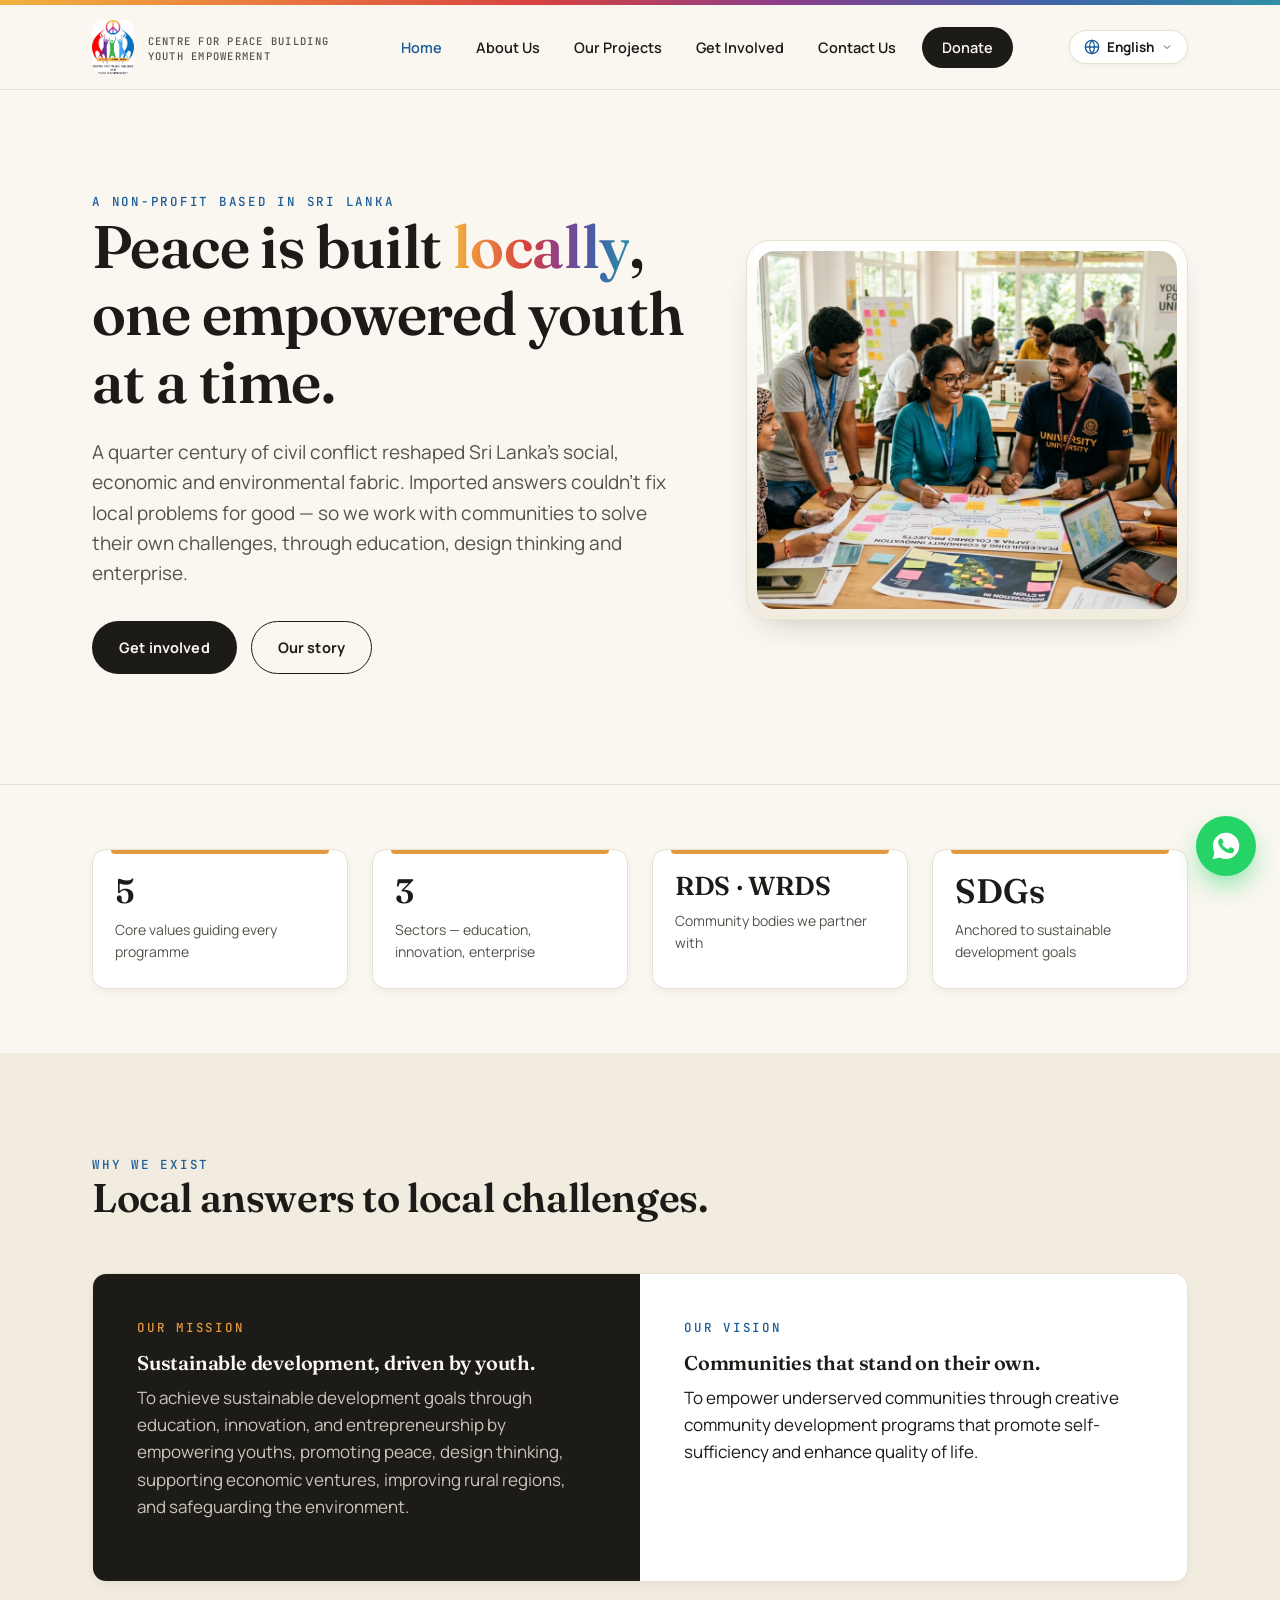
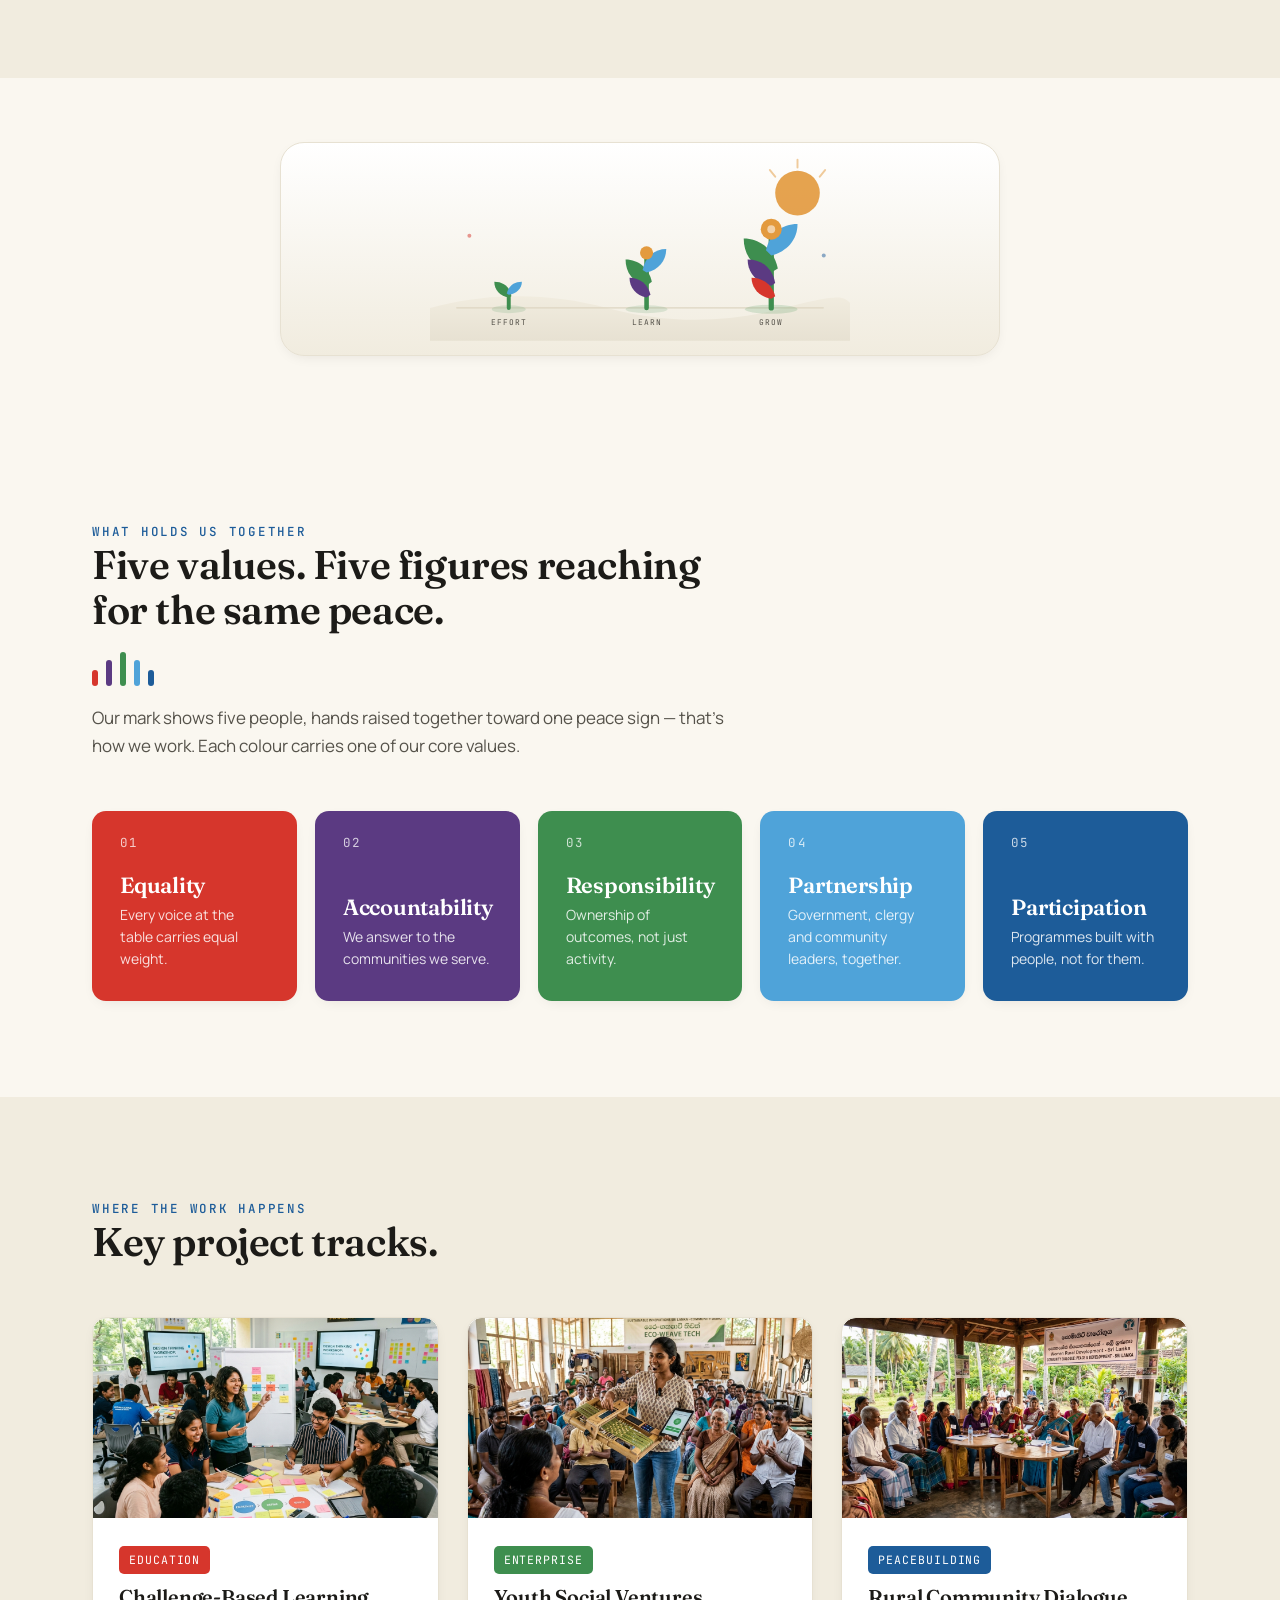
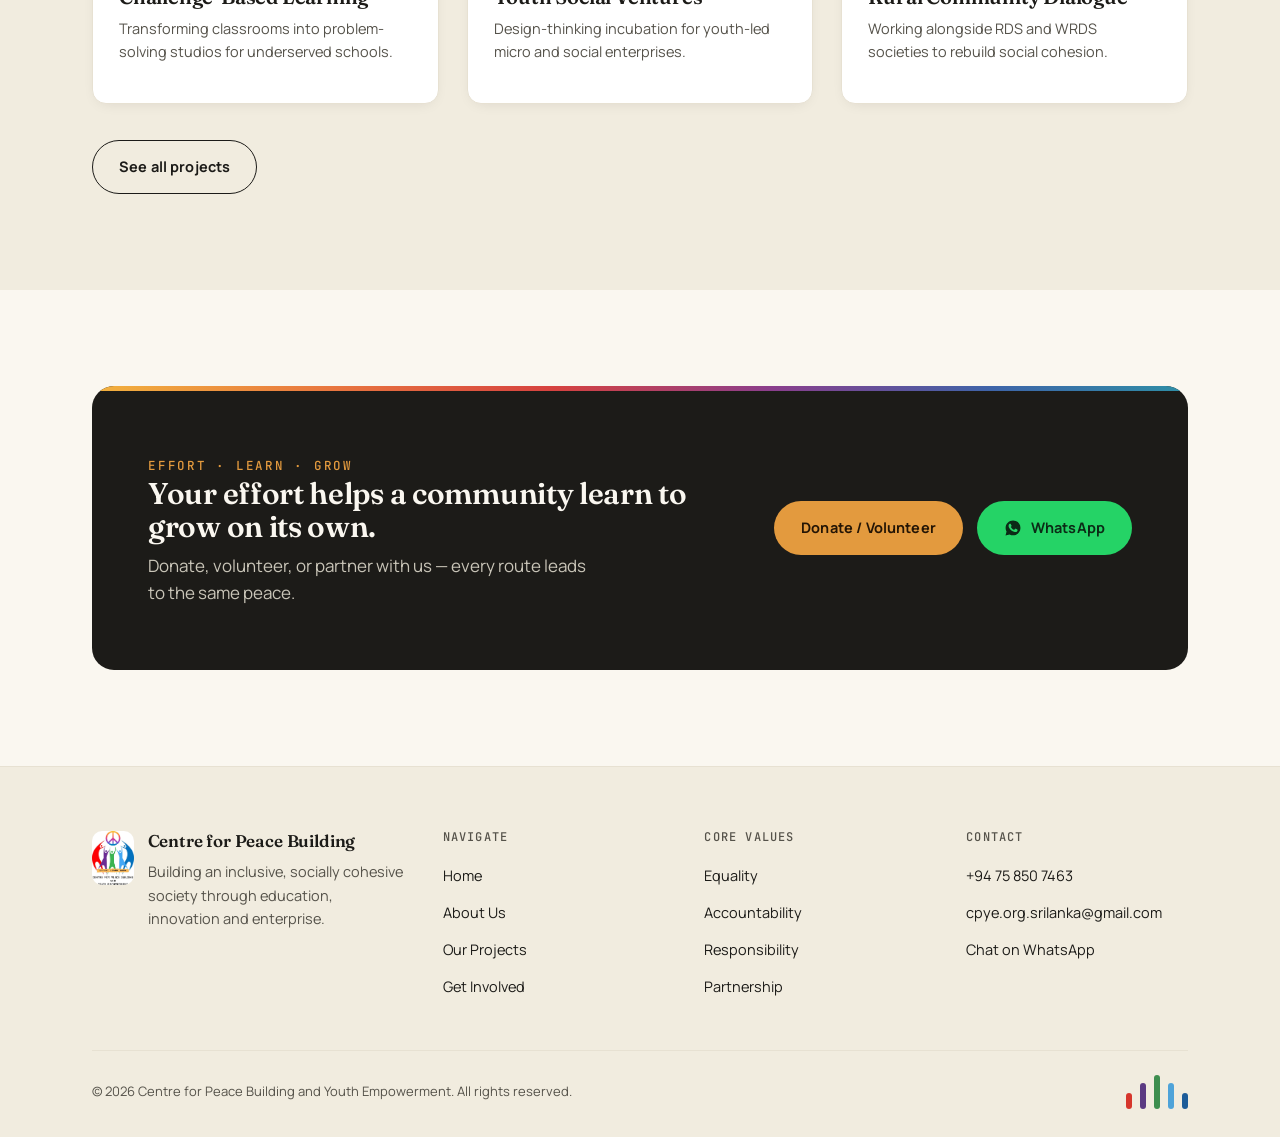
==== index.html @ db86fb02 "Initial commit - CPYE website" ====
<!DOCTYPE html>
<html lang="en">
<head>
<meta charset="UTF-8">
<meta name="viewport" content="width=device-width, initial-scale=1.0">
<title>Centre for Peace Building and Youth Empowerment | Effort · Learn · Grow</title>
<meta name="description" content="A Sri Lankan non-profit building an inclusive, socially cohesive society through education, innovation and youth-led entrepreneurship.">
<link rel="icon" href="images/logo.jpeg">
<link rel="stylesheet" href="css/base.css">
<link rel="stylesheet" href="css/home.css">
</head>
<body>

<div class="ring-strip" id="top"></div>

<header class="site-header">
  <div class="wrap">
    <a href="index.html" class="brand">
      <img src="images/logo.jpeg" alt="Centre for Peace Building and Youth Empowerment logo">
      <span class="brand-name"><span data-i18n="brand_title">Centre for Peace Building</span>
        <span data-i18n="brand_subtitle">&amp; Youth Empowerment</span>
      </span>
    </a>
    <nav class="main-nav" aria-label="Primary">
      <div class="nav-panel-head"><img src="images/logo.jpeg" alt="CPYE logo"><button class="nav-close" aria-label="Close menu" type="button"><svg viewBox="0 0 24 24" fill="none" stroke="currentColor" stroke-width="2"><path d="M6 6l12 12M18 6L6 18" stroke-linecap="round"/></svg></button></div>
      <ul>
        <li><a href="index.html" class="active" data-i18n="nav_home">Home</a></li>
        <li><a href="about.html" data-i18n="nav_about">About Us</a></li>
        <li><a href="projects.html" data-i18n="nav_projects">Our Projects</a></li>
        <li><a href="get-involved.html" data-i18n="nav_involved">Get Involved</a></li>
        <li><a href="contact.html" data-i18n="nav_contact">Contact Us</a></li>
        <li><a href="contact.html" class="nav-cta" data-i18n="nav_donate">Donate</a></li>
      </ul>
    </nav>
    <div class="site-header-actions">
      <div class="lang-switcher">
        <button class="lang-dropdown-toggle" type="button" aria-label="Choose Language">
          <svg viewBox="0 0 24 24" fill="none" stroke="currentColor" stroke-width="2"><circle cx="12" cy="12" r="10"/><path d="M2 12h20M12 2a15 15 0 010 20 15 15 0 010-20z"/></svg>
          <span class="current-lang-label">English</span>
          <svg class="caret" viewBox="0 0 24 24" fill="none" stroke="currentColor" stroke-width="2" style="width:12px;height:12px;"><path d="M6 9l6 6 6-6"/></svg>
        </button>
        <div class="lang-dropdown">
          <a href="#" class="lang-option" data-lang="en">🇬🇧 English</a>
          <a href="#" class="lang-option" data-lang="ta">🇱🇰 தமிழ்</a>
          <a href="#" class="lang-option" data-lang="si">🇱🇰 සිංහල</a>
        </div>
      </div>
      <button class="nav-toggle" aria-label="Toggle menu" aria-expanded="false">
        <span></span><span></span><span></span>
      </button>
    </div>
  </div>
</header>

<!-- ============ HERO ============ -->
<section class="hero">
  <div class="wrap hero-grid">
    <div>
      <span class="eyebrow" data-i18n="hero_eyebrow">A non-profit based in Sri Lanka</span>
      <h1 data-i18n="hero_title">Peace is built <em>locally</em>, one empowered youth at a time.</h1>
      <p class="lede" data-i18n="hero_lede">A quarter century of civil conflict reshaped Sri Lanka's social, economic and environmental fabric. Imported answers couldn't fix local problems for good — so we work with communities to solve their own challenges, through education, design thinking and enterprise.</p>
      <div class="hero-actions">
        <a href="get-involved.html" class="btn btn-primary" data-i18n="hero_btn_involved">Get involved</a>
        <a href="about.html" class="btn btn-outline" data-i18n="hero_btn_story">Our story</a>
      </div>
    </div>
    <div class="hero-figures">
      <img src="images/hero-youth.jpg" alt="Sri Lankan youth collaborating on peacebuilding and community innovation in a workshop">
    </div>
  </div>
</section>

<!-- ============ IMPACT NUMBERS ============ -->
<section class="section-tight">
  <div class="wrap">
    <div class="stats-grid">
      <div class="stat reveal">
        <div class="figure" data-i18n="stat_1_val">5</div>
        <div class="label" data-i18n="stat_1_lbl">Core values guiding every programme</div>
      </div>
      <div class="stat reveal">
        <div class="figure" data-i18n="stat_2_val">3</div>
        <div class="label" data-i18n="stat_2_lbl">Sectors — education, innovation, enterprise</div>
      </div>
      <div class="stat reveal">
        <div class="figure figure-text" data-i18n="stat_3_val">RDS·WRDS</div>
        <div class="label" data-i18n="stat_3_lbl">Community bodies we partner with</div>
      </div>
      <div class="stat reveal">
        <div class="figure" data-i18n="stat_4_val">SDGs</div>
        <div class="label" data-i18n="stat_4_lbl">Anchored to sustainable development goals</div>
      </div>
    </div>
  </div>
</section>

<!-- ============ MISSION / VISION ============ -->
<section class="bg-deep">
  <div class="wrap">
    <div class="section-head">
      <span class="eyebrow" data-i18n="mv_eyebrow">Why we exist</span>
      <h2 data-i18n="mv_title">Local answers to local challenges.</h2>
    </div>
    <div class="mv-grid reveal">
      <div class="mv-panel">
        <span class="eyebrow" data-i18n="mission_eyebrow">Our mission</span>
        <h3 data-i18n="mission_title">Sustainable development, driven by youth.</h3>
        <p style="color:#C9C5B8;" data-i18n="mission_text">To achieve the sustainable development goals through education, innovation and entrepreneurship — empowering youths, promoting peace and design thinking, supporting economic ventures, improving rural regions, and safeguarding the environment.</p>
      </div>
      <div class="mv-panel">
        <span class="eyebrow" data-i18n="vision_eyebrow">Our vision</span>
        <h3 data-i18n="vision_title">Communities that stand on their own.</h3>
        <p data-i18n="vision_text">To empower underserved communities through creative community development programmes that promote self-sufficiency and enhance quality of life.</p>
      </div>
    </div>
  </div>
</section>

<!-- ============ ILLUSTRATION ============ -->
<section class="section-tight">
  <div class="wrap">
    <div class="img-frame reveal" style="max-width:720px;margin:0 auto;">
      <svg viewBox="0 0 640 280" xmlns="http://www.w3.org/2000/svg" role="img" aria-label="Illustration of three growing plants labelled Effort, Learn and Grow, with the sun rising over rolling hills">
        <defs>
          <linearGradient id="hillGrad" x1="0" y1="0" x2="0" y2="1">
            <stop offset="0%" stop-color="#F1ECDF"/>
            <stop offset="100%" stop-color="#E7E1D2"/>
          </linearGradient>
        </defs>

        <circle cx="560" cy="55" r="34" fill="#E39A3E" opacity="0.9"/>
        <g stroke="#E39A3E" stroke-width="3" stroke-linecap="round" opacity="0.5">
          <line x1="560" y1="4" x2="560" y2="16"/>
          <line x1="602" y1="20" x2="594" y2="30"/>
          <line x1="518" y1="20" x2="526" y2="30"/>
        </g>

        <path d="M0 230c90-24 180-24 270 0s180 24 270 0 90-16 100-8V280H0z" fill="url(#hillGrad)"/>
        <line x1="40" y1="230" x2="600" y2="230" stroke="#DED6C2" stroke-width="2"/>

        <!-- stage 1: Effort — a small sprout -->
        <g>
          <path d="M120 230V206" stroke="#3E8E4F" stroke-width="6" stroke-linecap="round"/>
          <path d="M120 214c-14-2-22-12-22-24 14 0 24 8 26 22" fill="#3E8E4F"/>
          <path d="M120 210c12-2 20-10 20-20-12 0-20 6-23 18" fill="#4FA3D9"/>
          <ellipse cx="120" cy="232" rx="26" ry="6" fill="#3E8E4F" opacity="0.15"/>
        </g>

        <!-- stage 2: Learn — a young plant with leaves and bud -->
        <g>
          <path d="M330 230V150" stroke="#3E8E4F" stroke-width="7" stroke-linecap="round"/>
          <path d="M330 196c-20-4-32-20-32-40 20 0 36 14 40 34" fill="#3E8E4F"/>
          <path d="M330 176c18-4 30-18 30-36-18 0-32 12-36 32" fill="#4FA3D9"/>
          <path d="M330 214c-16-3-26-15-26-30 16 0 28 10 32 26" fill="#5B3A82"/>
          <circle cx="330" cy="146" r="10" fill="#E39A3E"/>
          <ellipse cx="330" cy="232" rx="32" ry="6" fill="#3E8E4F" opacity="0.15"/>
        </g>

        <!-- stage 3: Grow — full bloom -->
        <g>
          <path d="M520 230V116" stroke="#3E8E4F" stroke-width="8" stroke-linecap="round"/>
          <path d="M520 176c-26-6-42-26-42-52 26 0 46 18 52 46" fill="#3E8E4F"/>
          <path d="M520 150c24-6 40-24 40-48-24 0-42 14-48 40" fill="#4FA3D9"/>
          <path d="M520 196c-22-4-36-20-36-40 22 0 38 14 42 36" fill="#5B3A82"/>
          <path d="M520 216c-18-3-30-16-30-32 18 0 32 12 36 28" fill="#D6362C"/>
          <circle cx="520" cy="110" r="16" fill="#E39A3E"/>
          <circle cx="520" cy="110" r="6" fill="#fff" opacity="0.55"/>
          <ellipse cx="520" cy="232" rx="40" ry="7" fill="#3E8E4F" opacity="0.18"/>
        </g>

        <text x="120" y="256" text-anchor="middle" font-family="JetBrains Mono, monospace" font-size="12" letter-spacing="1.5" fill="#55524A">EFFORT</text>
        <text x="330" y="256" text-anchor="middle" font-family="JetBrains Mono, monospace" font-size="12" letter-spacing="1.5" fill="#55524A">LEARN</text>
        <text x="520" y="256" text-anchor="middle" font-family="JetBrains Mono, monospace" font-size="12" letter-spacing="1.5" fill="#55524A">GROW</text>

        <circle cx="60" cy="120" r="3" fill="#D6362C" opacity="0.5"/>
        <circle cx="600" cy="150" r="3" fill="#1D5C99" opacity="0.5"/>
      </svg>
    </div>
  </div>
</section>

<!-- ============ CORE VALUES (signature element) ============ -->
<section>
  <div class="wrap">
    <div class="section-head">
      <span class="eyebrow" data-i18n="values_eyebrow">What holds us together</span>
      <h2 data-i18n="values_title">Five values. Five figures reaching for the same peace.</h2>
      <div class="figures-rule"><i></i><i></i><i></i><i></i><i></i></div>
      <p style="color:var(--ink-soft);" data-i18n="values_desc">Our mark shows five people, hands raised together toward one peace sign — that's how we work. Each colour carries one of our core values.</p>
    </div>
    <div class="values-grid">
      <div class="value-card value-red reveal">
        <span class="num">01</span>
        <h3 data-i18n="val_1_title">Equality</h3>
        <p data-i18n="val_1_desc">Every voice at the table carries equal weight.</p>
      </div>
      <div class="value-card value-purple reveal">
        <span class="num">02</span>
        <h3 data-i18n="val_2_title">Accountability</h3>
        <p data-i18n="val_2_desc">We answer to the communities we serve.</p>
      </div>
      <div class="value-card value-green reveal">
        <span class="num">03</span>
        <h3 data-i18n="val_3_title">Responsibility</h3>
        <p data-i18n="val_3_desc">Ownership of outcomes, not just activity.</p>
      </div>
      <div class="value-card value-sky reveal">
        <span class="num">04</span>
        <h3 data-i18n="val_4_title">Partnership</h3>
        <p data-i18n="val_4_desc">Government, clergy and community leaders, together.</p>
      </div>
      <div class="value-card value-blue reveal">
        <span class="num">05</span>
        <h3 data-i18n="val_5_title">Participation</h3>
        <p data-i18n="val_5_desc">Programmes built with people, not for them.</p>
      </div>
    </div>
  </div>
</section>

<!-- ============ KEY PROJECTS PREVIEW ============ -->
<section class="bg-deep">
  <div class="wrap">
    <div class="section-head">
      <span class="eyebrow" data-i18n="projects_eyebrow">Where the work happens</span>
      <h2 data-i18n="projects_title">Key project tracks.</h2>
    </div>
    <div class="grid-3">
      <div class="project-card reveal">
        <div class="project-media">
          <img src="images/project-education.jpg" alt="Challenge-based learning classroom in Sri Lanka">
        </div>
        <div class="project-body">
          <span class="project-tag" style="background:var(--v-red);" data-i18n="proj_1_tag">Education</span>
          <h3 data-i18n="proj_1_title">Challenge-Based Learning</h3>
          <p data-i18n="proj_1_desc">Transforming classrooms into problem-solving studios for underserved schools.</p>
        </div>
      </div>
      <div class="project-card reveal">
        <div class="project-media">
          <img src="images/project-enterprise.jpg" alt="Youth social venture demonstration in Sri Lanka">
        </div>
        <div class="project-body">
          <span class="project-tag" style="background:var(--v-green);" data-i18n="proj_2_tag">Enterprise</span>
          <h3 data-i18n="proj_2_title">Youth Social Ventures</h3>
          <p data-i18n="proj_2_desc">Design-thinking incubation for youth-led micro and social enterprises.</p>
        </div>
      </div>
      <div class="project-card reveal">
        <div class="project-media">
          <img src="images/project-peacebuilding.jpg" alt="Rural community peacebuilding dialogue in Sri Lanka">
        </div>
        <div class="project-body">
          <span class="project-tag" style="background:var(--v-blue);" data-i18n="proj_3_tag">Peacebuilding</span>
          <h3 data-i18n="proj_3_title">Rural Community Dialogue</h3>
          <p data-i18n="proj_3_desc">Working alongside RDS and WRDS societies to rebuild social cohesion.</p>
        </div>
      </div>
    </div>
    <div style="margin-top:36px;">
      <a href="projects.html" class="btn btn-outline" data-i18n="proj_see_all">See all projects</a>
    </div>
  </div>
</section>

<!-- ============ CTA ============ -->
<section>
  <div class="wrap">
    <div class="cta-banner reveal">
      <div>
        <span class="eyebrow" style="color:var(--clay);" data-i18n="cta_eyebrow">Effort · Learn · Grow</span>
        <h2 data-i18n="cta_title">Your effort helps a community learn to grow on its own.</h2>
        <p data-i18n="cta_desc">Donate, volunteer, or partner with us — every route leads to the same peace.</p>
      </div>
      <div class="cta-actions">
        <a href="get-involved.html" class="btn btn-clay" data-i18n="cta_btn_action">Donate / Volunteer</a>
        <a href="https://wa.me/94758507463?text=Hi%21%20I%20saw%20your%20website%20and%20I%27d%20love%20to%20learn%20more%20about%20CPYE%27s%20programmes." target="_blank" rel="noopener" class="btn btn-wa">
          <svg width="18" height="18" viewBox="0 0 24 24" fill="currentColor"><path d="M12.04 2C6.58 2 2.13 6.45 2.13 11.91c0 1.75.46 3.39 1.27 4.82L2 22l5.42-1.36a9.86 9.86 0 004.62 1.17h.01c5.46 0 9.91-4.45 9.91-9.91C21.96 6.45 17.5 2 12.04 2zm5.8 14.06c-.24.68-1.4 1.31-1.94 1.36-.5.05-1.05.24-3.53-.74-2.98-1.18-4.9-4.2-5.05-4.4-.15-.2-1.2-1.6-1.2-3.05 0-1.45.76-2.16 1.03-2.46.27-.3.59-.37.79-.37h.57c.18 0 .42-.02.66.5.24.53.83 1.83.9 1.96.07.13.12.28.02.46-.1.18-.15.28-.3.44-.15.15-.31.34-.44.46-.15.14-.3.3-.13.6.17.3.76 1.25 1.63 2.02 1.12 1 2.06 1.31 2.36 1.46.3.15.48.13.65-.08.18-.2.75-.87.95-1.17.2-.3.4-.25.66-.15.27.1 1.72.81 2.02.96.3.15.5.22.57.35.08.13.08.73-.16 1.41z"/></svg>
          <span data-i18n="cta_btn_wa">WhatsApp</span>
        </a>
      </div>
    </div>
  </div>
</section>

<footer class="site-footer">
  <div class="wrap">
    <div class="footer-grid">
      <div class="footer-brand">
        <img src="images/logo.jpeg" alt="CPYE logo">
        <div>
          <h4 style="margin:0 0 6px;" data-i18n="brand_title">Centre for Peace Building &amp; Youth Empowerment</h4>
          <p data-i18n="footer_desc">Building an inclusive, socially cohesive society through education, innovation and enterprise.</p>
        </div>
      </div>
      <div class="footer-col">
        <h4 data-i18n="footer_nav_head">Navigate</h4>
        <ul>
          <li><a href="index.html" data-i18n="nav_home">Home</a></li>
          <li><a href="about.html" data-i18n="nav_about">About Us</a></li>
          <li><a href="projects.html" data-i18n="nav_projects">Our Projects</a></li>
          <li><a href="get-involved.html" data-i18n="nav_involved">Get Involved</a></li>
        </ul>
      </div>
      <div class="footer-col">
        <h4 data-i18n="footer_values_head">Core Values</h4>
        <ul>
          <li><a href="about.html" data-i18n="val_1_title">Equality</a></li>
          <li><a href="about.html" data-i18n="val_2_title">Accountability</a></li>
          <li><a href="about.html" data-i18n="val_3_title">Responsibility</a></li>
          <li><a href="about.html" data-i18n="val_4_title">Partnership &amp; Participation</a></li>
        </ul>
      </div>
      <div class="footer-col">
        <h4 data-i18n="footer_contact_head">Contact</h4>
        <ul>
          <li><a href="tel:+94758507463">+94 75 850 7463</a></li>
          <li><a href="mailto:cpye.org.srilanka@gmail.com">cpye.org.srilanka@gmail.com</a></li>
          <li><a href="https://wa.me/94758507463?text=Hi%21%20I%27m%20reaching%20out%20from%20the%20CPYE%20website.%20I%27d%20like%20to%20know%20more%20about%20your%20work." target="_blank" rel="noopener" data-i18n="footer_wa_link">Chat on WhatsApp</a></li>
        </ul>
      </div>
    </div>
    <div class="footer-bottom">
      <span>© <span id="year">2026</span> <span data-i18n="footer_rights">Centre for Peace Building and Youth Empowerment. All rights reserved.</span></span>
      <div class="figures-rule"><i></i><i></i><i></i><i></i><i></i></div>
    </div>
  </div>
</footer>

<a href="https://wa.me/94758507463?text=Hi%21%20I%27m%20reaching%20out%20from%20the%20CPYE%20website.%20I%27d%20like%20to%20know%20more%20about%20your%20work." target="_blank" rel="noopener" class="wa-float" aria-label="Chat with us on WhatsApp">
  <svg viewBox="0 0 24 24" fill="#fff"><path d="M12.04 2C6.58 2 2.13 6.45 2.13 11.91c0 1.75.46 3.39 1.27 4.82L2 22l5.42-1.36a9.86 9.86 0 004.62 1.17h.01c5.46 0 9.91-4.45 9.91-9.91C21.96 6.45 17.5 2 12.04 2zm5.8 14.06c-.24.68-1.4 1.31-1.94 1.36-.5.05-1.05.24-3.53-.74-2.98-1.18-4.9-4.2-5.05-4.4-.15-.2-1.2-1.6-1.2-3.05 0-1.45.76-2.16 1.03-2.46.27-.3.59-.37.79-.37h.57c.18 0 .42-.02.66.5.24.53.83 1.83.9 1.96.07.13.12.28.02.46-.1.18-.15.28-.3.44-.15.15-.31.34-.44.46-.15.14-.3.3-.13.6.17.3.76 1.25 1.63 2.02 1.12 1 2.06 1.31 2.36 1.46.3.15.48.13.65-.08.18-.2.75-.87.95-1.17.2-.3.4-.25.66-.15.27.1 1.72.81 2.02.96.3.15.5.22.57.35.08.13.08.73-.16 1.41z"/></svg>
</a>

<script src="js/translations.js"></script>
<script src="js/script.js"></script>

<nav class="mobile-actions" aria-label="Quick navigation">
  <div class="wrap">
    <a href="index.html" class="active">
      <svg viewBox="0 0 24 24" fill="none" stroke="currentColor" stroke-width="2"><path d="M3 9l9-7 9 7v11a2 2 0 01-2 2H5a2 2 0 01-2-2z"/><polyline points="9 22 9 12 15 12 15 22"/></svg>
      <span data-i18n="mob_home">Home</span>
    </a>
    <a href="about.html">
      <svg viewBox="0 0 24 24" fill="none" stroke="currentColor" stroke-width="2"><circle cx="12" cy="12" r="10"/><line x1="12" y1="16" x2="12" y2="12"/><line x1="12" y1="8" x2="12.01" y2="8"/></svg>
      <span data-i18n="mob_about">About</span>
    </a>
    <a href="projects.html">
      <svg viewBox="0 0 24 24" fill="none" stroke="currentColor" stroke-width="2"><rect x="3" y="3" width="7" height="7"/><rect x="14" y="3" width="7" height="7"/><rect x="14" y="14" width="7" height="7"/><rect x="3" y="14" width="7" height="7"/></svg>
      <span data-i18n="mob_projects">Projects</span>
    </a>
    <a href="get-involved.html">
      <svg viewBox="0 0 24 24" fill="none" stroke="currentColor" stroke-width="2"><path d="M17 21v-2a4 4 0 00-4-4H5a4 4 0 00-4 4v2"/><circle cx="9" cy="7" r="4"/><path d="M23 21v-2a4 4 0 00-3-3.87"/><path d="M16 3.13a4 4 0 010 7.75"/></svg>
      <span data-i18n="mob_involved">Involved</span>
    </a>
    <a href="contact.html">
      <svg viewBox="0 0 24 24" fill="none" stroke="currentColor" stroke-width="2"><path d="M22 16.92v3a2 2 0 01-2.18 2 19.8 19.8 0 01-8.63-3.07 19.5 19.5 0 01-6-6 19.8 19.8 0 01-3.07-8.67A2 2 0 014.11 2h3a2 2 0 012 1.72c.13.96.36 1.9.7 2.8a2 2 0 01-.45 2.11L8.09 9.91a16 16 0 006 6l1.27-1.27a2 2 0 012.11-.45c.9.34 1.84.57 2.8.7A2 2 0 0122 16.92z"/></svg>
      <span data-i18n="mob_contact">Contact</span>
    </a>
  </div>
</nav>

</body>
</html>
---- css/base.css ----
/* ============================================================
   CENTRE FOR PEACE BUILDING AND YOUTH EMPOWERMENT
   base.css — shared design tokens + components used on every page
   (header, nav, buttons, footer, cards, section scaffolding)
   ============================================================ */

@import url('https://fonts.googleapis.com/css2?family=Fraunces:opsz,wght@9..144,300;9..144,400;9..144,500;9..144,600;9..144,700&family=Manrope:wght@400;500;600;700;800&family=JetBrains+Mono:wght@400;500&display=swap');

:root{
  /* --- paper & ink --- */
  --paper: #FAF7F0;
  --paper-deep: #F1ECDF;
  --ink: #1C1B18;
  --ink-soft: #55524A;
  --line: #E7E1D2;

  /* --- the five values, lifted from the logo's five figures --- */
  --v-red:     #D6362C;   /* Equality */
  --v-purple:  #5B3A82;   /* Accountability */
  --v-green:   #3E8E4F;   /* Responsibility */
  --v-sky:     #4FA3D9;   /* Partnership */
  --v-blue:    #1D5C99;   /* Participation */

  /* --- signature accent, used sparingly for real emphasis --- */
  --clay: #E39A3E;

  /* --- gradient of the peace ring in the logo --- */
  --ring: linear-gradient(90deg, #F2B23E 0%, #E8763F 22%, #D6423F 42%, #8A3E8C 62%, #3E64A8 82%, #2E8FA6 100%);

  --radius: 14px;
  --shadow: 0 14px 34px -18px rgba(28,27,24,0.30);
  --shadow-sm: 0 4px 16px -8px rgba(28,27,24,0.16);

  --wrap: 1160px;
}

*,*::before,*::after{box-sizing:border-box;}
html{scroll-behavior:smooth;overflow-x:hidden;}
body{
  margin:0;
  background:var(--paper);
  color:var(--ink);
  font-family:'Manrope',sans-serif;
  font-size:17px;
  line-height:1.6;
  -webkit-font-smoothing:antialiased;
  overflow-x:hidden;
  width:100%;
}
img{max-width:100%;display:block;}
a{color:inherit;text-decoration:none;}
ul{margin:0;padding:0;list-style:none;}
h1,h2,h3,h4{
  font-family:'Fraunces',serif;
  font-weight:600;
  line-height:1.12;
  margin:0 0 0.5em;
  color:var(--ink);
  letter-spacing:-0.01em;
}
p{margin:0 0 1em;}
.eyebrow{
  font-family:'JetBrains Mono',monospace;
  font-size:12.5px;
  letter-spacing:0.14em;
  text-transform:uppercase;
  color:var(--v-blue);
  font-weight:500;
}
.wrap{max-width:var(--wrap);margin:0 auto;padding:0 32px;}

::selection{background:var(--clay);color:#fff;}
:focus-visible{outline:3px solid var(--v-blue);outline-offset:3px;border-radius:4px;}

@media (prefers-reduced-motion: reduce){
  *{animation-duration:0.001ms !important;animation-iteration-count:1 !important;transition-duration:0.001ms !important;scroll-behavior:auto !important;}
}

/* reveal on scroll */
.reveal{opacity:0;transform:translateY(16px);transition:opacity .6s ease, transform .6s ease;}
.reveal.is-visible{opacity:1;transform:translateY(0);}

/* ---------------- header / nav ---------------- */
.ring-strip{height:5px;background:var(--ring);}

.site-header{
  position:sticky;top:0;z-index:50;
  background:var(--paper);
  border-bottom:1px solid var(--line);
}
.site-header .wrap{
  display:flex;align-items:center;justify-content:space-between;
  height:84px;
}
.brand{display:flex;align-items:center;gap:14px;}
.brand img{height:54px;width:auto;border-radius:10px;}
.brand-name{
  font-family:'Fraunces',serif;
  font-weight:600;
  font-size:16.5px;
  line-height:1.18;
  max-width:230px;
  color:var(--ink);
}
.brand-name span{
  display:block;
  font-family:'JetBrains Mono',monospace;
  font-size:10.5px;
  letter-spacing:0.12em;
  color:var(--ink-soft);
  text-transform:uppercase;
  margin-top:3px;
  font-weight:500;
}

.main-nav ul{display:flex;gap:2px;align-items:center;}
.main-nav a{
  padding:10px 16px;
  font-weight:600;
  font-size:14.5px;
  border-radius:8px;
  transition:background .18s ease,color .18s ease;
}
.main-nav a:hover{background:var(--paper-deep);}
.main-nav a.active{color:var(--v-blue);}
.nav-cta{
  margin-left:8px;
  background:var(--ink);
  color:var(--paper) !important;
  padding:11px 20px !important;
  border-radius:30px !important;
}
.nav-cta:hover{background:var(--v-blue) !important;}

.nav-toggle{
  display:none;background:none;border:0;cursor:pointer;padding:8px;
  width:42px;height:42px;position:relative;z-index:80;
}
.nav-toggle span{
  display:block;width:22px;height:2px;background:var(--ink);margin:5px auto;
  transition:transform .25s ease, opacity .2s ease;
}
.nav-toggle[aria-expanded="true"] span:nth-child(1){transform:translateY(7px) rotate(45deg);}
.nav-toggle[aria-expanded="true"] span:nth-child(2){opacity:0;}
.nav-toggle[aria-expanded="true"] span:nth-child(3){transform:translateY(-7px) rotate(-45deg);}

.site-header-actions{
  display:flex;
  align-items:center;
  gap:12px;
}

/* Language Selector Dropdown */
.lang-switcher{
  position:relative;
  display:inline-flex;
  align-items:center;
  z-index:65;
}
.lang-dropdown-toggle{
  display:inline-flex;
  align-items:center;
  gap:7px;
  background:#fff;
  border:1px solid var(--line);
  padding:7px 14px;
  border-radius:24px;
  cursor:pointer;
  font-family:'Manrope',sans-serif;
  font-size:13.5px;
  font-weight:700;
  color:var(--ink);
  box-shadow:0 2px 8px -4px rgba(28,27,24,0.12);
  transition:all .2s ease;
}
.lang-dropdown-toggle:hover{
  background:var(--paper-deep);
  border-color:var(--ink-soft);
}
.lang-dropdown-toggle svg{
  width:16px;
  height:16px;
  color:var(--v-blue);
  flex-shrink:0;
}
.lang-dropdown{
  position:absolute;
  top:calc(100% + 8px);
  right:0;
  background:#ffffff;
  border:1px solid var(--line);
  border-radius:14px;
  box-shadow:0 12px 32px -8px rgba(28,27,24,0.2);
  padding:6px;
  min-width:130px;
  display:none;
  flex-direction:column;
  gap:3px;
  z-index:90;
}
.lang-dropdown.active{
  display:flex;
  animation:fadeInDown .2s ease;
}
@keyframes fadeInDown{
  from{opacity:0;transform:translateY(-6px);}
  to{opacity:1;transform:translateY(0);}
}
.lang-option{
  display:flex;
  align-items:center;
  justify-content:space-between;
  padding:8px 12px;
  font-size:13.5px;
  font-weight:600;
  color:var(--ink);
  border-radius:8px;
  cursor:pointer;
  transition:background .15s ease, color .15s ease;
  text-decoration:none;
}
.lang-option:hover{
  background:var(--paper-deep);
  color:var(--v-blue);
}
.lang-option.active{
  background:rgba(29, 92, 153, 0.1);
  color:var(--v-blue);
  font-weight:700;
}

.nav-close{display:none;}
.nav-panel-head{display:none;}

/* ---------------- buttons ---------------- */
.btn{
  display:inline-flex;align-items:center;gap:9px;
  padding:14px 26px;
  border-radius:30px;
  font-weight:700;
  font-size:14.5px;
  letter-spacing:0.01em;
  border:1.5px solid transparent;
  cursor:pointer;
  transition:transform .18s ease, box-shadow .18s ease, background .18s ease, color .18s ease;
}
.btn-primary{background:var(--ink);color:var(--paper);}
.btn-primary:hover{transform:translateY(-2px);box-shadow:var(--shadow);background:var(--v-blue);}
.btn-outline{border-color:var(--ink);color:var(--ink);}
.btn-outline:hover{background:var(--ink);color:var(--paper);transform:translateY(-2px);}
.btn-clay{background:var(--clay);color:#241505;}
.btn-clay:hover{transform:translateY(-2px);box-shadow:var(--shadow);}
.btn-wa{background:#25D366;color:#0b2b16;}
.btn-wa:hover{transform:translateY(-2px);box-shadow:0 10px 30px -14px rgba(37,211,102,0.55);}

/* ---------------- section scaffolding ---------------- */
section{padding:96px 0;}
.section-tight{padding:64px 0;}
.section-head{max-width:640px;margin-bottom:52px;}
.section-head h2{font-size:clamp(28px,3.4vw,40px);}
.bg-deep{background:var(--paper-deep);}
.bg-ink{background:var(--ink);color:var(--paper);}
.bg-ink h2,.bg-ink h3,.bg-ink .eyebrow{color:var(--paper);}
.bg-ink .ink-soft{color:#C9C5B8;}

.figures-rule{display:flex;gap:8px;align-items:flex-end;height:34px;margin:6px 0 18px;}
.figures-rule i{display:block;width:6px;border-radius:3px;}
.figures-rule i:nth-child(1){height:16px;background:var(--v-red);}
.figures-rule i:nth-child(2){height:26px;background:var(--v-purple);}
.figures-rule i:nth-child(3){height:34px;background:var(--v-green);}
.figures-rule i:nth-child(4){height:26px;background:var(--v-sky);}
.figures-rule i:nth-child(5){height:16px;background:var(--v-blue);}

/* page hero (interior pages) */
.page-hero{padding:64px 0 56px;border-bottom:1px solid var(--line);}
.page-hero h1{font-size:clamp(32px,4vw,48px);}
.page-hero p{color:var(--ink-soft);font-size:18px;max-width:60ch;margin-top:14px;}
.crumb{
  font-family:'JetBrains Mono',monospace;
  font-size:12.5px;letter-spacing:0.08em;text-transform:uppercase;
  color:var(--v-blue);margin-bottom:16px;display:block;
}

/* ---------------- friendly cards ---------------- *
   soft neutral border + shadow-on-hover + a thin
   five-colour "ribbon" on top, echoing the five
   figures in the logo instead of a boxed-in border. */
.card,.project-card,.way-card,.contact-card,.stat,.pillar{
  background:#fff;
  border:1px solid var(--line);
  border-radius:var(--radius);
  box-shadow:var(--shadow-sm);
  position:relative;
  transition:transform .2s ease, box-shadow .2s ease;
}
.card::before,.project-card::before,.way-card::before,.stat::before{
  content:"";position:absolute;top:0;left:18px;right:18px;height:4px;
  border-radius:0 0 4px 4px;
  background:var(--clay);
}
.grid-3 > *:nth-child(5n+1)::before,.grid-2 > *:nth-child(5n+1)::before,.values-row > *:nth-child(5n+1)::before{background:var(--v-red);}
.grid-3 > *:nth-child(5n+2)::before,.grid-2 > *:nth-child(5n+2)::before{background:var(--v-purple);}
.grid-3 > *:nth-child(5n+3)::before,.grid-2 > *:nth-child(5n+3)::before{background:var(--v-green);}
.grid-3 > *:nth-child(5n+4)::before,.grid-2 > *:nth-child(5n+4)::before{background:var(--v-sky);}
.grid-3 > *:nth-child(5n)::before,.grid-2 > *:nth-child(5n)::before{background:var(--v-blue);}
.card:hover,.project-card:hover,.way-card:hover{transform:translateY(-4px);box-shadow:var(--shadow);}

.card{padding:32px 32px 28px;height:100%;}
.card h3{font-size:21px;margin-bottom:10px;}
.card p{color:var(--ink-soft);margin-bottom:0;font-size:15.5px;}

.grid-3{display:grid;grid-template-columns:repeat(3,1fr);gap:28px;}
.grid-2{display:grid;grid-template-columns:repeat(2,1fr);gap:28px;}

/* value cards — solid colour, no border needed, the colour IS the identity */
.value-card{
  border-radius:var(--radius);
  padding:30px 28px;
  color:#fff;
  position:relative;
  overflow:hidden;
  min-height:190px;
  display:flex;flex-direction:column;justify-content:flex-end;
  box-shadow:var(--shadow-sm);
  transition:transform .2s ease, box-shadow .2s ease;
}
.value-card:hover{transform:translateY(-4px);box-shadow:var(--shadow);}
.value-card .num{
  font-family:'JetBrains Mono',monospace;font-size:12.5px;letter-spacing:0.1em;
  opacity:0.75;position:absolute;top:22px;left:28px;
}
.value-card h3{color:#fff;font-size:22px;margin-bottom:6px;}
.value-card p{color:rgba(255,255,255,0.85);font-size:14px;margin-bottom:0;}
.value-red{background:var(--v-red);}
.value-purple{background:var(--v-purple);}
.value-green{background:var(--v-green);}
.value-sky{background:var(--v-sky);}
.value-blue{background:var(--v-blue);}
.values-grid{display:grid;grid-template-columns:repeat(5,1fr);gap:18px;}
/* project cards (used on Home preview + Our Projects page) */
.project-card{overflow:hidden;padding:0;}
.project-card::before{display:none;}
.project-media{
  height:200px;display:flex;align-items:center;justify-content:center;position:relative;
  border-radius:var(--radius) var(--radius) 0 0;overflow:hidden;background:#e5e0d3;
}
.project-media img{
  width:100%;height:100%;object-fit:cover;display:block;border-radius:inherit;
  transition:transform .4s cubic-bezier(0.16, 1, 0.3, 1);
}
.project-card:hover .project-media img{
  transform:scale(1.08);
}
.project-body{padding:26px;}
.project-tag{
  font-family:'JetBrains Mono',monospace;font-size:11.5px;letter-spacing:0.08em;text-transform:uppercase;
  color:#fff;padding:5px 10px;border-radius:5px;display:inline-block;margin-bottom:12px;
}
.project-card h3{font-size:20px;margin-bottom:8px;}
.project-card p{color:var(--ink-soft);font-size:14.5px;}
.status{display:inline-flex;align-items:center;gap:6px;font-family:'JetBrains Mono',monospace;font-size:12px;color:var(--v-green);margin-top:14px;}
.status .dot{width:7px;height:7px;border-radius:50%;background:var(--v-green);display:inline-block;}

/* framed illustration / hero image */
.img-frame{
  border-radius:24px;
  background:linear-gradient(180deg,#fff, var(--paper-deep));
  border:1px solid var(--line);
  box-shadow:var(--shadow-sm);
  padding:14px;
  display:flex;align-items:center;justify-content:center;
  width:100%;box-sizing:border-box;overflow:hidden;
}
.img-frame img{width:100%;height:auto;border-radius:16px;object-fit:cover;}
.img-frame svg{width:100%;height:auto;max-width:420px;}

/* CTA banner */
.cta-banner{
  border-radius:22px;
  background:var(--ink);
  color:var(--paper);
  padding:64px 56px;
  display:flex;align-items:center;justify-content:space-between;gap:40px;
  position:relative;overflow:hidden;
}
.cta-banner::before{
  content:"";position:absolute;left:0;right:0;top:0;height:5px;background:var(--ring);
}
.cta-banner h2{color:var(--paper);margin-bottom:8px;font-size:30px;}
.cta-banner p{color:#C9C5B8;margin:0;max-width:44ch;}
.cta-actions{display:flex;gap:14px;flex-shrink:0;}

/* ---------------- footer (desktop) ---------------- */
.site-footer{
  background:var(--paper-deep);
  border-top:1px solid var(--line);
  padding:64px 0 28px;
}
.footer-grid{display:grid;grid-template-columns:1.4fr 1fr 1fr 1fr;gap:40px;padding-bottom:40px;}
.footer-brand{display:flex;gap:14px;align-items:flex-start;}
.footer-brand img{height:54px;width:auto;border-radius:10px;}
.footer-brand p{color:var(--ink-soft);font-size:14.5px;max-width:34ch;margin-top:10px;}
.footer-col h4{
  font-family:'JetBrains Mono',monospace;font-size:12px;letter-spacing:0.1em;text-transform:uppercase;
  color:var(--ink-soft);font-weight:500;margin-bottom:16px;
}
.footer-col ul li{margin-bottom:10px;}
.footer-col a{font-size:14.5px;color:var(--ink);}
.footer-col a:hover{color:var(--v-blue);}
.footer-bottom{
  border-top:1px solid var(--line);padding-top:24px;
  display:flex;justify-content:space-between;align-items:center;
  font-size:13px;color:var(--ink-soft);flex-wrap:wrap;gap:12px;
}
.footer-bottom .figures-rule{margin:0;}

/* floating WhatsApp button (Corner float on all devices) */
.wa-float{
  position:fixed;right:24px;bottom:24px;z-index:60;
  width:60px;height:60px;border-radius:50%;
  background:#25D366;
  color:#fff;
  display:flex;align-items:center;justify-content:center;
  box-shadow:0 12px 28px -6px rgba(37,211,102,0.65);
  transition:transform .22s cubic-bezier(0.16, 1, 0.3, 1), box-shadow .22s ease;
  text-decoration:none;
}
.wa-float:hover{
  transform:scale(1.12) translateY(-2px);
  box-shadow:0 16px 32px -4px rgba(37,211,102,0.85);
}
.wa-float svg{width:32px;height:32px;fill:#fff;}

/* ---------------- mobile sticky navigation bar (5 main tabs) ---------------- */
.mobile-actions{
  display:none;
  position:fixed;left:0;right:0;bottom:0;z-index:55;
  background:rgba(250, 247, 240, 0.98);
  backdrop-filter:blur(14px);
  -webkit-backdrop-filter:blur(14px);
  border-top:1px solid var(--line);
  box-shadow:0 -6px 20px -8px rgba(28,27,24,0.16);
  padding:6px 6px calc(6px + env(safe-area-inset-bottom));
}
.mobile-actions .wrap{
  padding:0;display:flex;justify-content:space-around;gap:2px;max-width:none;
}
.mobile-actions a{
  flex:1;display:flex;flex-direction:column;align-items:center;gap:3px;
  padding:6px 2px;border-radius:10px;
  font-family:'Manrope',sans-serif;font-size:11px;font-weight:600;
  color:var(--ink-soft);text-decoration:none;
  transition:all .18s ease;
}
.mobile-actions a svg{width:20px;height:20px;}
.mobile-actions a:hover{color:var(--ink);background:var(--paper-deep);}
.mobile-actions a.active{
  color:var(--v-blue);
  background:rgba(29, 92, 153, 0.1);
  font-weight:700;
}

/* Hide floating WA & bottom bar when full-screen mobile menu is open */
body.nav-open .mobile-actions,
body.nav-open .wa-float{
  display:none !important;
}

/* ================= RESPONSIVE (shared) ================= */
@media (max-width:1080px){
  .wrap{padding:0 26px;}
}

@media (max-width:960px){
  .grid-3,.grid-2{grid-template-columns:1fr;}
  .footer-grid{grid-template-columns:1fr 1fr;gap:32px 24px;}
  .cta-banner{flex-direction:column;align-items:flex-start;padding:44px 36px;}
  .cta-actions{width:100%;}
  section{padding:76px 0;}
}

@media (max-width:720px){
  .wrap{padding:0 20px;}
  .site-header .wrap{height:70px;}

  .brand{gap:10px;}
  .brand img{height:42px;}
  .brand-name{max-width:150px;font-size:13.5px;}
  .brand-name span{font-size:9.5px;}

  .nav-toggle{display:block;}
  .main-nav{
    position:fixed;inset:0;background:var(--paper);
    transform:translateX(100%);transition:transform .28s ease;
    z-index:75;overflow-y:auto;
    padding:20px;
    display:flex;flex-direction:column;
  }
  .main-nav.open{transform:translateX(0);}
  .nav-panel-head{
    display:flex;align-items:center;justify-content:space-between;
    padding-bottom:18px;margin-bottom:8px;border-bottom:1px solid var(--line);
  }
  .nav-panel-head img{height:38px;border-radius:8px;}
  .nav-close{
    display:flex;align-items:center;justify-content:center;
    width:40px;height:40px;border-radius:50%;
    background:var(--paper-deep);border:0;cursor:pointer;
  }
  .nav-close svg{width:18px;height:18px;}
  .main-nav ul{flex-direction:column;align-items:stretch;gap:4px;}
  .main-nav a{padding:16px;font-size:17px;}
  .main-nav .nav-cta{text-align:center;justify-content:center;margin-left:0;margin-top:8px;}

  .mobile-actions{display:block;}
  .wa-float{
    display:flex !important;
    right:16px;
    bottom:74px; /* Floats directly in the corner above the 5 sticky tabs */
    width:52px;
    height:52px;
  }
  .wa-float svg{width:28px;height:28px;}
  body{padding-bottom:72px;}

  section{padding:56px 0;}
  .section-tight{padding:44px 0;}
  .section-head{margin-bottom:32px;}
  .cta-banner{padding:32px 24px;border-radius:16px;}
  .cta-banner h2{font-size:24px;}
  .cta-actions{flex-direction:column;}
  .cta-actions .btn{width:100%;justify-content:center;}
  .img-frame{padding:12px;border-radius:18px;}
  .page-hero{padding:44px 0 36px;}
  .values-grid{grid-template-columns:repeat(2,minmax(0,1fr));}
}

@media (max-width:400px){
  .wrap{padding:0 16px;}
  .btn{padding:12px 20px;font-size:13.5px;}
  .brand-name{display:none;}
  .values-grid{grid-template-columns:1fr;}
}
---- css/home.css ----
/* ============================================================
   index.html — home page only
   (hero, impact stats, mission/vision split)
   ============================================================ */

.hero{
  position:relative;
  padding:96px 0 110px;
  overflow:hidden;
  border-bottom:1px solid var(--line);
}
.hero-grid{display:grid;grid-template-columns:1.15fr 0.85fr;gap:56px;align-items:center;}
.hero h1{font-size:clamp(38px,5vw,60px);margin-bottom:22px;}
.hero h1 em{
  font-style:normal;
  background:var(--ring);
  -webkit-background-clip:text;background-clip:text;color:transparent;
}
.hero p.lede{font-size:19px;color:var(--ink-soft);max-width:52ch;}
.hero-actions{display:flex;gap:14px;margin-top:32px;flex-wrap:wrap;}

.hero-figures{
  position:relative;
  display:flex;justify-content:center;align-items:center;
  height:380px;
  border-radius:24px;
  background:linear-gradient(180deg,#fff, var(--paper-deep));
  border:1px solid var(--line);
  box-shadow:var(--shadow);
  padding:10px;
  max-width:100%;
  overflow:hidden;
}
.hero-figures img{
  width:100%;height:100%;object-fit:cover;border-radius:18px;display:block;
}
.hero-figures svg{height:100%;width:auto;max-width:100%;}

.stats-grid{display:grid;grid-template-columns:repeat(4,minmax(0,1fr));gap:24px;}
.stat{padding:22px 22px 24px;}
.stat .figure{
  font-family:'Fraunces',serif;font-weight:600;
  font-size:clamp(22px,3vw,34px);line-height:1.15;
  margin-bottom:8px;white-space:nowrap;
}
.stat .figure.figure-text{font-size:clamp(15px,2.6vw,26px);letter-spacing:-0.01em;}
.stat .label{font-size:14px;color:var(--ink-soft);}

.mv-grid{display:grid;grid-template-columns:1fr 1fr;gap:0;border:1px solid var(--line);border-radius:var(--radius);overflow:hidden;box-shadow:var(--shadow-sm);}
.mv-panel{padding:44px;}
.mv-panel:first-child{background:var(--ink);color:var(--paper);}
.mv-panel:first-child h3{color:var(--paper);}
.mv-panel:last-child{background:#fff;}
.mv-panel .eyebrow{margin-bottom:14px;display:block;}
.mv-panel:first-child .eyebrow{color:var(--clay);}

@media (max-width:960px){
  .hero-grid{grid-template-columns:1fr;}
  .hero-figures{order:-1;height:240px;}
  .stats-grid{grid-template-columns:repeat(2,minmax(0,1fr));}
  .mv-grid{grid-template-columns:1fr;}
}

@media (max-width:720px){
  .hero{padding:40px 0 52px;}
  .hero-figures{height:190px;padding:14px;}
  .mv-panel{padding:30px 24px;}
  .stats-grid{grid-template-columns:minmax(0,1fr) minmax(0,1fr);gap:14px;}
  .stat{padding:16px 16px 18px;}
  .stat .figure{font-size:28px;}
}

@media (max-width:400px){
  .hero h1{font-size:30px;}
  .stats-grid{grid-template-columns:minmax(0,1fr) minmax(0,1fr);}
}
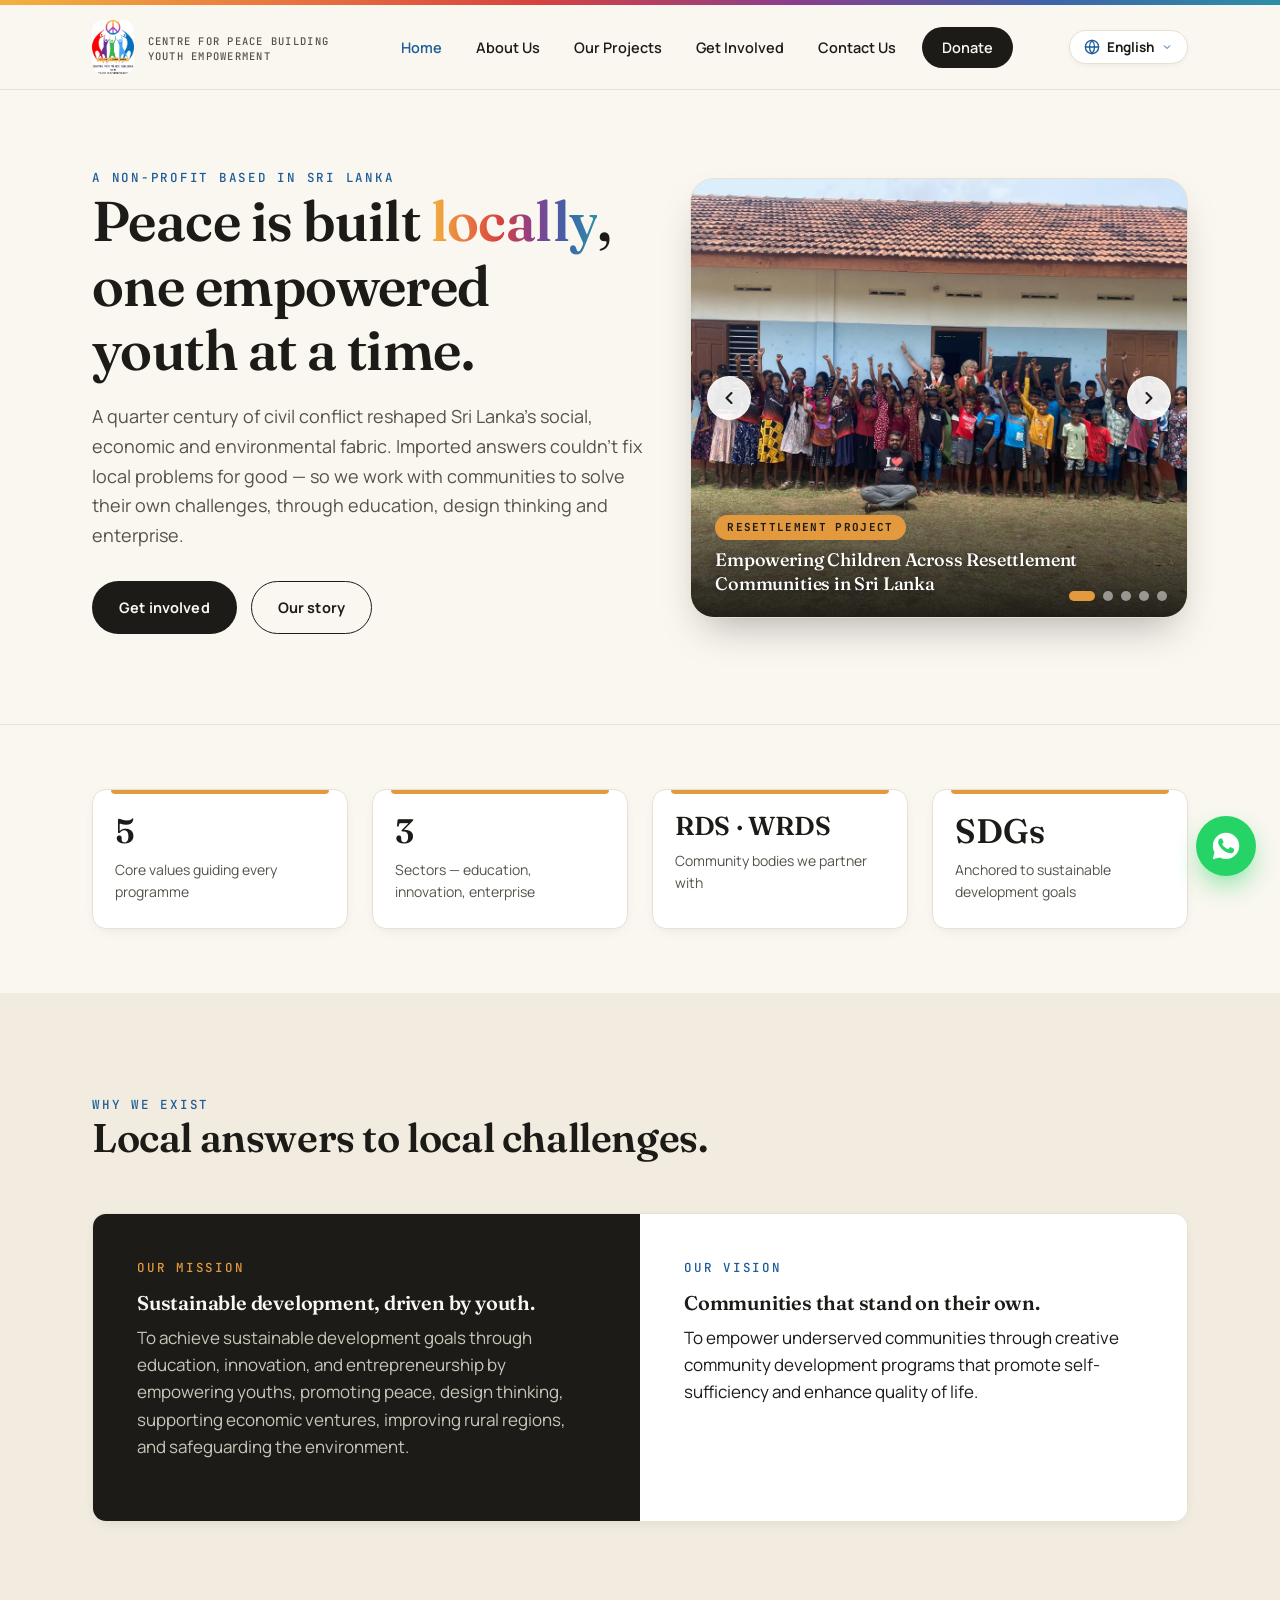
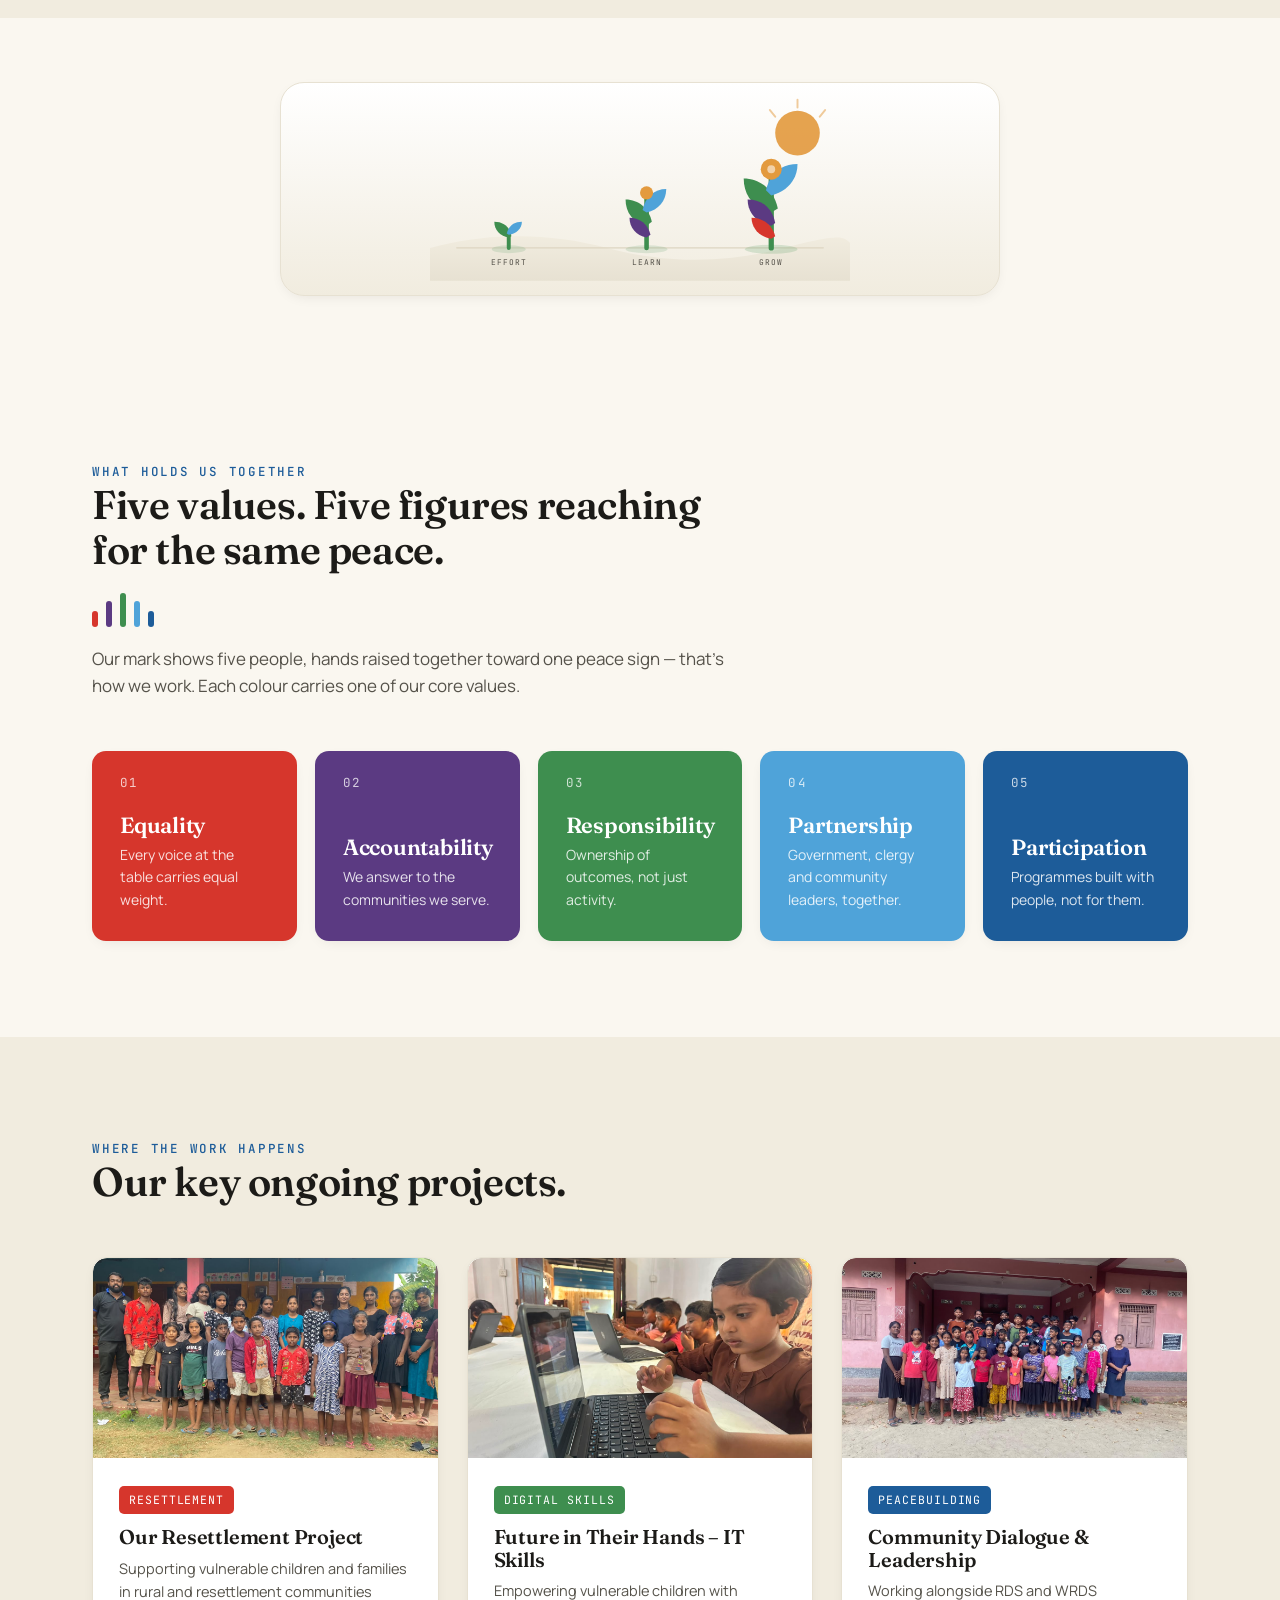
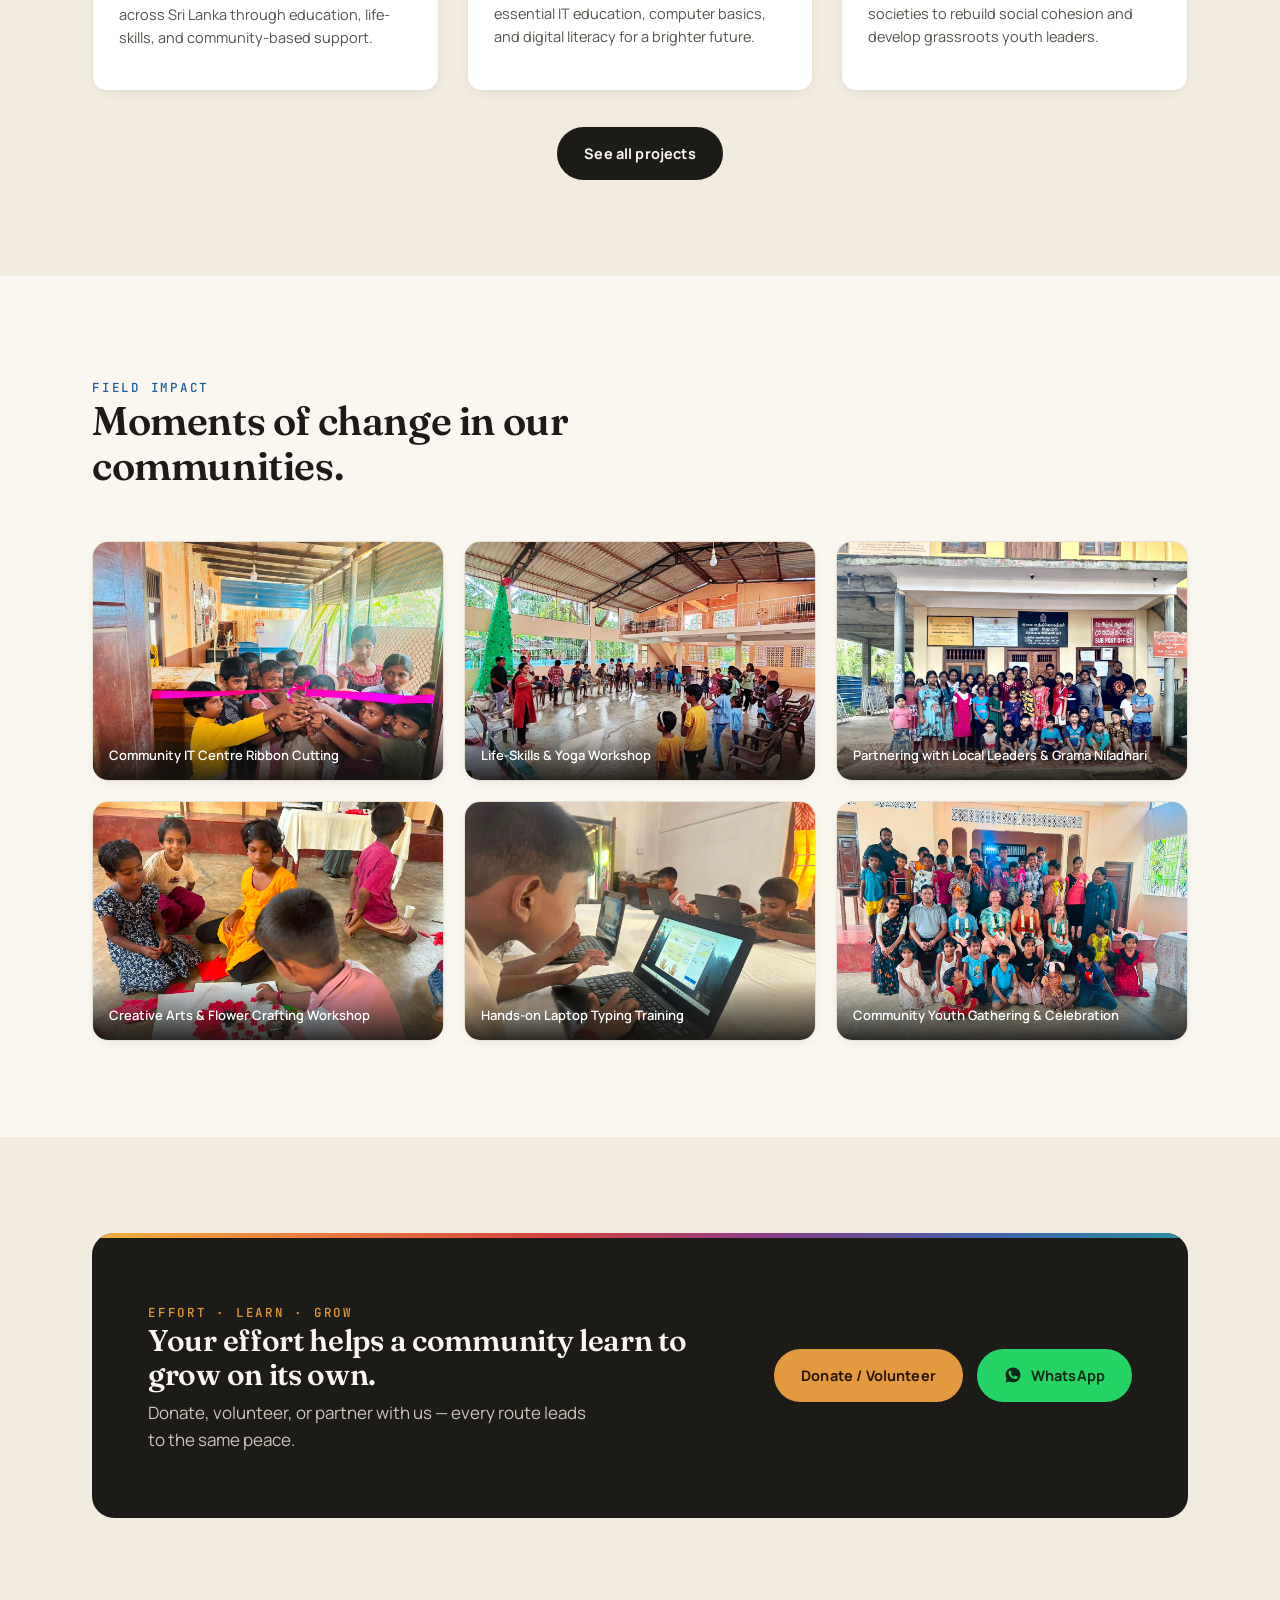
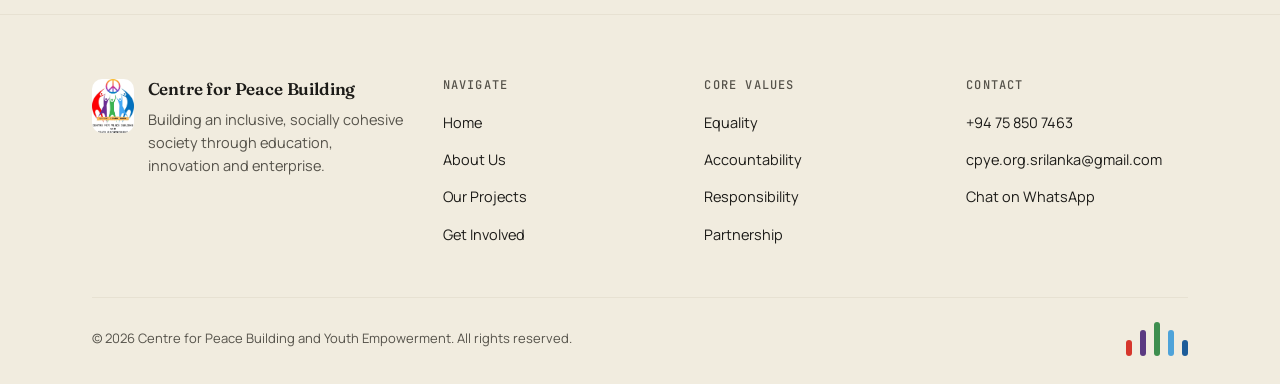
==== commit 24ba88b3: "Add 15 real project photos, 5-image hero slideshow, Resettlement and IT Skills projects, and remove " ====
--- a/index.html
+++ b/index.html
@@ -4,7 +4,7 @@
 <meta charset="UTF-8">
 <meta name="viewport" content="width=device-width, initial-scale=1.0">
 <title>Centre for Peace Building and Youth Empowerment | Effort · Learn · Grow</title>
-<meta name="description" content="A Sri Lankan non-profit building an inclusive, socially cohesive society through education, innovation and youth-led entrepreneurship.">
+<meta name="description" content="A Sri Lankan non-profit empowering vulnerable children, youth and rural resettlement communities through education, digital literacy, and peacebuilding.">
 <link rel="icon" href="images/logo.jpeg">
 <link rel="stylesheet" href="css/base.css">
 <link rel="stylesheet" href="css/home.css">
@@ -52,7 +52,7 @@
   </div>
 </header>
 
-<!-- ============ HERO ============ -->
+<!-- ============ HERO WITH 5-IMAGE SLIDESHOW ============ -->
 <section class="hero">
   <div class="wrap hero-grid">
     <div>
@@ -60,12 +60,72 @@
       <h1 data-i18n="hero_title">Peace is built <em>locally</em>, one empowered youth at a time.</h1>
       <p class="lede" data-i18n="hero_lede">A quarter century of civil conflict reshaped Sri Lanka's social, economic and environmental fabric. Imported answers couldn't fix local problems for good — so we work with communities to solve their own challenges, through education, design thinking and enterprise.</p>
       <div class="hero-actions">
-        <a href="get-involved.html" class="btn btn-primary" data-i18n="hero_btn_involved">Get involved</a>
+        <a href="projects.html" class="btn btn-primary" data-i18n="hero_btn_involved">Explore Our Projects</a>
         <a href="about.html" class="btn btn-outline" data-i18n="hero_btn_story">Our story</a>
       </div>
     </div>
-    <div class="hero-figures">
-      <img src="images/hero-youth.jpg" alt="Sri Lankan youth collaborating on peacebuilding and community innovation in a workshop">
+    
+    <!-- 5-Image Slideshow Component -->
+    <div class="hero-slideshow-container" aria-label="Community impact slideshow" role="region">
+      <div class="hero-slides-wrapper">
+        <!-- Slide 1 -->
+        <div class="hero-slide active">
+          <img src="images/resettlement-school-celebration.jpg" alt="Children and community members celebrating outside school in resettlement village">
+          <div class="hero-slide-caption">
+            <span class="hero-slide-badge" data-i18n="slide_1_badge">Resettlement Project</span>
+            <h3 data-i18n="slide_1_caption">Empowering Children Across Resettlement Communities in Sri Lanka</h3>
+          </div>
+        </div>
+        <!-- Slide 2 -->
+        <div class="hero-slide">
+          <img src="images/it-skills-training-laptop.jpg" alt="Children learning digital skills and IT on laptops with instructor">
+          <div class="hero-slide-caption">
+            <span class="hero-slide-badge" data-i18n="slide_2_badge">Digital Literacy</span>
+            <h3 data-i18n="slide_2_caption">Future in Their Hands – IT Skills for a Brighter Future</h3>
+          </div>
+        </div>
+        <!-- Slide 3 -->
+        <div class="hero-slide">
+          <img src="images/resettlement-arts-crafts.jpg" alt="Children engaged in creative flower craft and life-skills learning">
+          <div class="hero-slide-caption">
+            <span class="hero-slide-badge" data-i18n="slide_3_badge">Life Skills</span>
+            <h3 data-i18n="slide_3_caption">Creative Learning, Leadership &amp; Confidence Building</h3>
+          </div>
+        </div>
+        <!-- Slide 4 -->
+        <div class="hero-slide">
+          <img src="images/community-youth-dialogue.jpg" alt="Youth circle dialogue and leadership gathering under trees">
+          <div class="hero-slide-caption">
+            <span class="hero-slide-badge" data-i18n="slide_4_badge">Peacebuilding</span>
+            <h3 data-i18n="slide_4_caption">Youth Leadership &amp; Community Dialogue Circles</h3>
+          </div>
+        </div>
+        <!-- Slide 5 -->
+        <div class="hero-slide">
+          <img src="images/resettlement-creative-workshop.jpg" alt="Youth and children participating in cultural and creative activities">
+          <div class="hero-slide-caption">
+            <span class="hero-slide-badge" data-i18n="slide_5_badge">Community Support</span>
+            <h3 data-i18n="slide_5_caption">Creating Safe Spaces for Rural Children to Learn &amp; Grow</h3>
+          </div>
+        </div>
+      </div>
+
+      <!-- Navigation Arrows -->
+      <button class="slideshow-nav-btn slideshow-prev" aria-label="Previous slide" type="button">
+        <svg width="20" height="20" viewBox="0 0 24 24" fill="none" stroke="currentColor" stroke-width="2.5"><path d="M15 18l-6-6 6-6" stroke-linecap="round" stroke-linejoin="round"/></svg>
+      </button>
+      <button class="slideshow-nav-btn slideshow-next" aria-label="Next slide" type="button">
+        <svg width="20" height="20" viewBox="0 0 24 24" fill="none" stroke="currentColor" stroke-width="2.5"><path d="M9 18l6-6-6-6" stroke-linecap="round" stroke-linejoin="round"/></svg>
+      </button>
+
+      <!-- Indicator Dots -->
+      <div class="slideshow-dots" aria-label="Slide indicators">
+        <button class="slideshow-dot active" aria-label="Go to slide 1" type="button"></button>
+        <button class="slideshow-dot" aria-label="Go to slide 2" type="button"></button>
+        <button class="slideshow-dot" aria-label="Go to slide 3" type="button"></button>
+        <button class="slideshow-dot" aria-label="Go to slide 4" type="button"></button>
+        <button class="slideshow-dot" aria-label="Go to slide 5" type="button"></button>
+      </div>
     </div>
   </div>
 </section>
@@ -83,7 +143,7 @@
         <div class="label" data-i18n="stat_2_lbl">Sectors — education, innovation, enterprise</div>
       </div>
       <div class="stat reveal">
-        <div class="figure figure-text" data-i18n="stat_3_val">RDS·WRDS</div>
+        <div class="figure figure-text" data-i18n="stat_3_val">RDS · WRDS</div>
         <div class="label" data-i18n="stat_3_lbl">Community bodies we partner with</div>
       </div>
       <div class="stat reveal">
@@ -171,15 +231,12 @@
         <text x="120" y="256" text-anchor="middle" font-family="JetBrains Mono, monospace" font-size="12" letter-spacing="1.5" fill="#55524A">EFFORT</text>
         <text x="330" y="256" text-anchor="middle" font-family="JetBrains Mono, monospace" font-size="12" letter-spacing="1.5" fill="#55524A">LEARN</text>
         <text x="520" y="256" text-anchor="middle" font-family="JetBrains Mono, monospace" font-size="12" letter-spacing="1.5" fill="#55524A">GROW</text>
-
-        <circle cx="60" cy="120" r="3" fill="#D6362C" opacity="0.5"/>
-        <circle cx="600" cy="150" r="3" fill="#1D5C99" opacity="0.5"/>
       </svg>
     </div>
   </div>
 </section>
 
-<!-- ============ CORE VALUES (signature element) ============ -->
+<!-- ============ CORE VALUES ============ -->
 <section>
   <div class="wrap">
     <div class="section-head">
@@ -223,48 +280,89 @@
   <div class="wrap">
     <div class="section-head">
       <span class="eyebrow" data-i18n="projects_eyebrow">Where the work happens</span>
-      <h2 data-i18n="projects_title">Key project tracks.</h2>
+      <h2 data-i18n="projects_title">Our key ongoing projects.</h2>
     </div>
     <div class="grid-3">
+      <!-- Project 1: Resettlement -->
       <div class="project-card reveal">
         <div class="project-media">
-          <img src="images/project-education.jpg" alt="Challenge-based learning classroom in Sri Lanka">
+          <img src="images/resettlement-children-community.jpg" alt="Children and families in rural resettlement community in Sri Lanka">
         </div>
         <div class="project-body">
-          <span class="project-tag" style="background:var(--v-red);" data-i18n="proj_1_tag">Education</span>
-          <h3 data-i18n="proj_1_title">Challenge-Based Learning</h3>
-          <p data-i18n="proj_1_desc">Transforming classrooms into problem-solving studios for underserved schools.</p>
-        </div>
-      </div>
+          <span class="project-tag" style="background:var(--v-red);" data-i18n="proj_1_tag">Resettlement</span>
+          <h3 data-i18n="proj_1_title">Our Resettlement Project</h3>
+          <p data-i18n="proj_1_desc">Supporting vulnerable children and families in rural and resettlement communities across Sri Lanka through education, life-skills, and community-based support.</p>
+        </div>
+      </div>
+      
+      <!-- Project 2: IT Skills -->
       <div class="project-card reveal">
         <div class="project-media">
-          <img src="images/project-enterprise.jpg" alt="Youth social venture demonstration in Sri Lanka">
+          <img src="images/it-skills-girl-laptop.jpg" alt="Young girl learning digital IT skills on laptop">
         </div>
         <div class="project-body">
-          <span class="project-tag" style="background:var(--v-green);" data-i18n="proj_2_tag">Enterprise</span>
-          <h3 data-i18n="proj_2_title">Youth Social Ventures</h3>
-          <p data-i18n="proj_2_desc">Design-thinking incubation for youth-led micro and social enterprises.</p>
-        </div>
-      </div>
+          <span class="project-tag" style="background:var(--v-green);" data-i18n="proj_2_tag">Digital Skills</span>
+          <h3 data-i18n="proj_2_title">Future in Their Hands – IT Skills</h3>
+          <p data-i18n="proj_2_desc">Empowering vulnerable children with essential IT education, computer basics, and digital literacy for a brighter future.</p>
+        </div>
+      </div>
+      
+      <!-- Project 3: Peacebuilding -->
       <div class="project-card reveal">
         <div class="project-media">
-          <img src="images/project-peacebuilding.jpg" alt="Rural community peacebuilding dialogue in Sri Lanka">
+          <img src="images/community-youth-gathering.jpg" alt="Community youth gathering and peacebuilding dialogue">
         </div>
         <div class="project-body">
           <span class="project-tag" style="background:var(--v-blue);" data-i18n="proj_3_tag">Peacebuilding</span>
-          <h3 data-i18n="proj_3_title">Rural Community Dialogue</h3>
-          <p data-i18n="proj_3_desc">Working alongside RDS and WRDS societies to rebuild social cohesion.</p>
-        </div>
-      </div>
-    </div>
-    <div style="margin-top:36px;">
-      <a href="projects.html" class="btn btn-outline" data-i18n="proj_see_all">See all projects</a>
+          <h3 data-i18n="proj_3_title">Community Dialogue &amp; Leadership</h3>
+          <p data-i18n="proj_3_desc">Working alongside RDS and WRDS societies to rebuild social cohesion and develop grassroots youth leaders.</p>
+        </div>
+      </div>
+    </div>
+    <div style="margin-top:36px;text-align:center;">
+      <a href="projects.html" class="btn btn-primary" data-i18n="proj_see_all">See all projects &amp; details</a>
+    </div>
+  </div>
+</section>
+
+<!-- ============ FIELD PHOTO GALLERY ============ -->
+<section>
+  <div class="wrap">
+    <div class="section-head">
+      <span class="eyebrow" data-i18n="gallery_eyebrow">Field Impact</span>
+      <h2 data-i18n="gallery_title">Moments of change in our communities.</h2>
+    </div>
+    <div class="home-gallery-grid">
+      <div class="home-gallery-item reveal">
+        <img src="images/it-skills-inauguration.jpg" alt="Digital learning space opening celebration">
+        <div class="home-gallery-caption" data-i18n="gallery_item_1">Community IT Centre Ribbon Cutting</div>
+      </div>
+      <div class="home-gallery-item reveal">
+        <img src="images/resettlement-life-skills.jpg" alt="Life-skills and yoga workshop for children">
+        <div class="home-gallery-caption" data-i18n="gallery_item_2">Life-Skills &amp; Yoga Workshop</div>
+      </div>
+      <div class="home-gallery-item reveal">
+        <img src="images/resettlement-grama-niladhari.jpg" alt="Collaboration with Grama Niladhari and community officers">
+        <div class="home-gallery-caption" data-i18n="gallery_item_3">Partnering with Local Leaders &amp; Grama Niladhari</div>
+      </div>
+      <div class="home-gallery-item reveal">
+        <img src="images/resettlement-arts-crafts.jpg" alt="Creative paper arts and crafts session">
+        <div class="home-gallery-caption" data-i18n="gallery_item_4">Creative Arts &amp; Flower Crafting Workshop</div>
+      </div>
+      <div class="home-gallery-item reveal">
+        <img src="images/it-skills-typing-practice.jpg" alt="Child practicing typing on laptop">
+        <div class="home-gallery-caption" data-i18n="gallery_item_5">Hands-on Laptop Typing Training</div>
+      </div>
+      <div class="home-gallery-item reveal">
+        <img src="images/community-partnership-leaders.jpg" alt="Community partnership and coordinator gathering">
+        <div class="home-gallery-caption" data-i18n="gallery_item_6">Community Partnership Gathering</div>
+      </div>
     </div>
   </div>
 </section>
 
 <!-- ============ CTA ============ -->
-<section>
+<section class="bg-deep">
   <div class="wrap">
     <div class="cta-banner reveal">
       <div>
--- a/css/home.css
+++ b/css/home.css
@@ -1,41 +1,171 @@
 /* ============================================================
    index.html — home page only
-   (hero, impact stats, mission/vision split)
+   (hero slideshow, impact stats, mission/vision split, gallery)
    ============================================================ */
 
 .hero{
   position:relative;
-  padding:96px 0 110px;
+  padding:72px 0 90px;
   overflow:hidden;
   border-bottom:1px solid var(--line);
 }
-.hero-grid{display:grid;grid-template-columns:1.15fr 0.85fr;gap:56px;align-items:center;}
-.hero h1{font-size:clamp(38px,5vw,60px);margin-bottom:22px;}
+.hero-grid{
+  display:grid;
+  grid-template-columns:1.05fr 0.95fr;
+  gap:48px;
+  align-items:center;
+}
+.hero h1{
+  font-size:clamp(36px,4.5vw,56px);
+  margin-bottom:20px;
+  line-height:1.15;
+}
 .hero h1 em{
   font-style:normal;
   background:var(--ring);
   -webkit-background-clip:text;background-clip:text;color:transparent;
 }
-.hero p.lede{font-size:19px;color:var(--ink-soft);max-width:52ch;}
-.hero-actions{display:flex;gap:14px;margin-top:32px;flex-wrap:wrap;}
-
-.hero-figures{
-  position:relative;
-  display:flex;justify-content:center;align-items:center;
-  height:380px;
+.hero p.lede{
+  font-size:18px;
+  color:var(--ink-soft);
+  max-width:54ch;
+  line-height:1.65;
+}
+.hero-actions{
+  display:flex;
+  gap:14px;
+  margin-top:30px;
+  flex-wrap:wrap;
+}
+
+/* --- Hero Slideshow Component --- */
+.hero-slideshow-container{
+  position:relative;
+  width:100%;
+  height:440px;
   border-radius:24px;
-  background:linear-gradient(180deg,#fff, var(--paper-deep));
+  overflow:hidden;
+  background:var(--paper-deep);
   border:1px solid var(--line);
-  box-shadow:var(--shadow);
-  padding:10px;
-  max-width:100%;
-  overflow:hidden;
-}
-.hero-figures img{
-  width:100%;height:100%;object-fit:cover;border-radius:18px;display:block;
-}
-.hero-figures svg{height:100%;width:auto;max-width:100%;}
-
+  box-shadow:0 20px 40px -15px rgba(28,27,24,0.35);
+  user-select:none;
+}
+.hero-slides-wrapper{
+  position:relative;
+  width:100%;
+  height:100%;
+}
+.hero-slide{
+  position:absolute;
+  top:0;
+  left:0;
+  width:100%;
+  height:100%;
+  opacity:0;
+  visibility:hidden;
+  transition:opacity .75s cubic-bezier(0.4, 0, 0.2, 1), transform .75s cubic-bezier(0.4, 0, 0.2, 1);
+  transform:scale(1.04);
+}
+.hero-slide.active{
+  opacity:1;
+  visibility:visible;
+  transform:scale(1);
+}
+.hero-slide img{
+  width:100%;
+  height:100%;
+  object-fit:cover;
+  display:block;
+}
+.hero-slide-caption{
+  position:absolute;
+  bottom:0;
+  left:0;
+  right:0;
+  padding:36px 24px 22px;
+  background:linear-gradient(0deg, rgba(20,19,16,0.92) 0%, rgba(20,19,16,0.5) 65%, transparent 100%);
+  color:#fff;
+  z-index:5;
+  pointer-events:none;
+}
+.hero-slide-badge{
+  display:inline-block;
+  font-family:'JetBrains Mono',monospace;
+  font-size:11px;
+  text-transform:uppercase;
+  letter-spacing:0.12em;
+  background:var(--clay);
+  color:#1c1b18;
+  font-weight:700;
+  padding:4px 12px;
+  border-radius:20px;
+  margin-bottom:8px;
+}
+.hero-slide-caption h3{
+  color:#fff;
+  font-size:18px;
+  font-family:'Fraunces',serif;
+  margin:0;
+  font-weight:500;
+  line-height:1.3;
+  text-shadow:0 2px 8px rgba(0,0,0,0.5);
+}
+
+.slideshow-nav-btn{
+  position:absolute;
+  top:50%;
+  transform:translateY(-50%);
+  width:44px;
+  height:44px;
+  border-radius:50%;
+  background:rgba(255,255,255,0.9);
+  border:1px solid rgba(255,255,255,0.6);
+  color:var(--ink);
+  display:flex;
+  align-items:center;
+  justify-content:center;
+  cursor:pointer;
+  z-index:10;
+  transition:all .22s cubic-bezier(0.16, 1, 0.3, 1);
+  box-shadow:0 4px 14px rgba(0,0,0,0.22);
+}
+.slideshow-nav-btn:hover{
+  background:#fff;
+  transform:translateY(-50%) scale(1.1);
+  color:var(--v-blue);
+  box-shadow:0 6px 20px rgba(0,0,0,0.3);
+}
+.slideshow-nav-btn:active{
+  transform:translateY(-50%) scale(0.95);
+}
+.slideshow-prev{left:16px;}
+.slideshow-next{right:16px;}
+
+.slideshow-dots{
+  position:absolute;
+  bottom:16px;
+  right:20px;
+  display:flex;
+  gap:8px;
+  z-index:10;
+}
+.slideshow-dot{
+  width:10px;
+  height:10px;
+  border-radius:50%;
+  background:rgba(255,255,255,0.5);
+  border:0;
+  cursor:pointer;
+  transition:all .3s ease;
+  padding:0;
+}
+.slideshow-dot.active{
+  background:var(--clay);
+  width:26px;
+  border-radius:12px;
+}
+
+/* Stats */
 .stats-grid{display:grid;grid-template-columns:repeat(4,minmax(0,1fr));gap:24px;}
 .stat{padding:22px 22px 24px;}
 .stat .figure{
@@ -46,6 +176,7 @@
 .stat .figure.figure-text{font-size:clamp(15px,2.6vw,26px);letter-spacing:-0.01em;}
 .stat .label{font-size:14px;color:var(--ink-soft);}
 
+/* Mission / Vision */
 .mv-grid{display:grid;grid-template-columns:1fr 1fr;gap:0;border:1px solid var(--line);border-radius:var(--radius);overflow:hidden;box-shadow:var(--shadow-sm);}
 .mv-panel{padding:44px;}
 .mv-panel:first-child{background:var(--ink);color:var(--paper);}
@@ -54,23 +185,68 @@
 .mv-panel .eyebrow{margin-bottom:14px;display:block;}
 .mv-panel:first-child .eyebrow{color:var(--clay);}
 
+/* Home Photo Gallery Strip */
+.home-gallery-grid{
+  display:grid;
+  grid-template-columns:repeat(3, 1fr);
+  gap:20px;
+  margin-top:36px;
+}
+.home-gallery-item{
+  position:relative;
+  border-radius:16px;
+  overflow:hidden;
+  height:240px;
+  background:var(--paper-deep);
+  border:1px solid var(--line);
+  box-shadow:var(--shadow-sm);
+}
+.home-gallery-item img{
+  width:100%;
+  height:100%;
+  object-fit:cover;
+  transition:transform .5s cubic-bezier(0.16, 1, 0.3, 1);
+}
+.home-gallery-item:hover img{
+  transform:scale(1.06);
+}
+.home-gallery-caption{
+  position:absolute;
+  bottom:0;
+  left:0;
+  right:0;
+  padding:24px 16px 14px;
+  background:linear-gradient(0deg, rgba(20,19,16,0.88) 0%, transparent 100%);
+  color:#fff;
+  font-size:13px;
+  font-weight:600;
+}
+
 @media (max-width:960px){
-  .hero-grid{grid-template-columns:1fr;}
-  .hero-figures{order:-1;height:240px;}
+  .hero-grid{grid-template-columns:1fr;gap:36px;}
+  .hero-slideshow-container{order:-1;height:350px;}
   .stats-grid{grid-template-columns:repeat(2,minmax(0,1fr));}
   .mv-grid{grid-template-columns:1fr;}
+  .home-gallery-grid{grid-template-columns:repeat(2, 1fr);}
 }
 
 @media (max-width:720px){
-  .hero{padding:40px 0 52px;}
-  .hero-figures{height:190px;padding:14px;}
+  .hero{padding:36px 0 48px;}
+  .hero-slideshow-container{height:270px;border-radius:18px;}
+  .slideshow-nav-btn{width:36px;height:36px;}
+  .slideshow-prev{left:10px;}
+  .slideshow-next{right:10px;}
+  .hero-slide-caption{padding:20px 14px 14px;}
+  .hero-slide-caption h3{font-size:14px;}
   .mv-panel{padding:30px 24px;}
   .stats-grid{grid-template-columns:minmax(0,1fr) minmax(0,1fr);gap:14px;}
   .stat{padding:16px 16px 18px;}
-  .stat .figure{font-size:28px;}
+  .stat .figure{font-size:26px;}
+  .home-gallery-grid{grid-template-columns:1fr;gap:14px;}
+  .home-gallery-item{height:210px;}
 }
 
 @media (max-width:400px){
-  .hero h1{font-size:30px;}
-  .stats-grid{grid-template-columns:minmax(0,1fr) minmax(0,1fr);}
-}
+  .hero h1{font-size:28px;}
+  .hero-slideshow-container{height:230px;}
+}
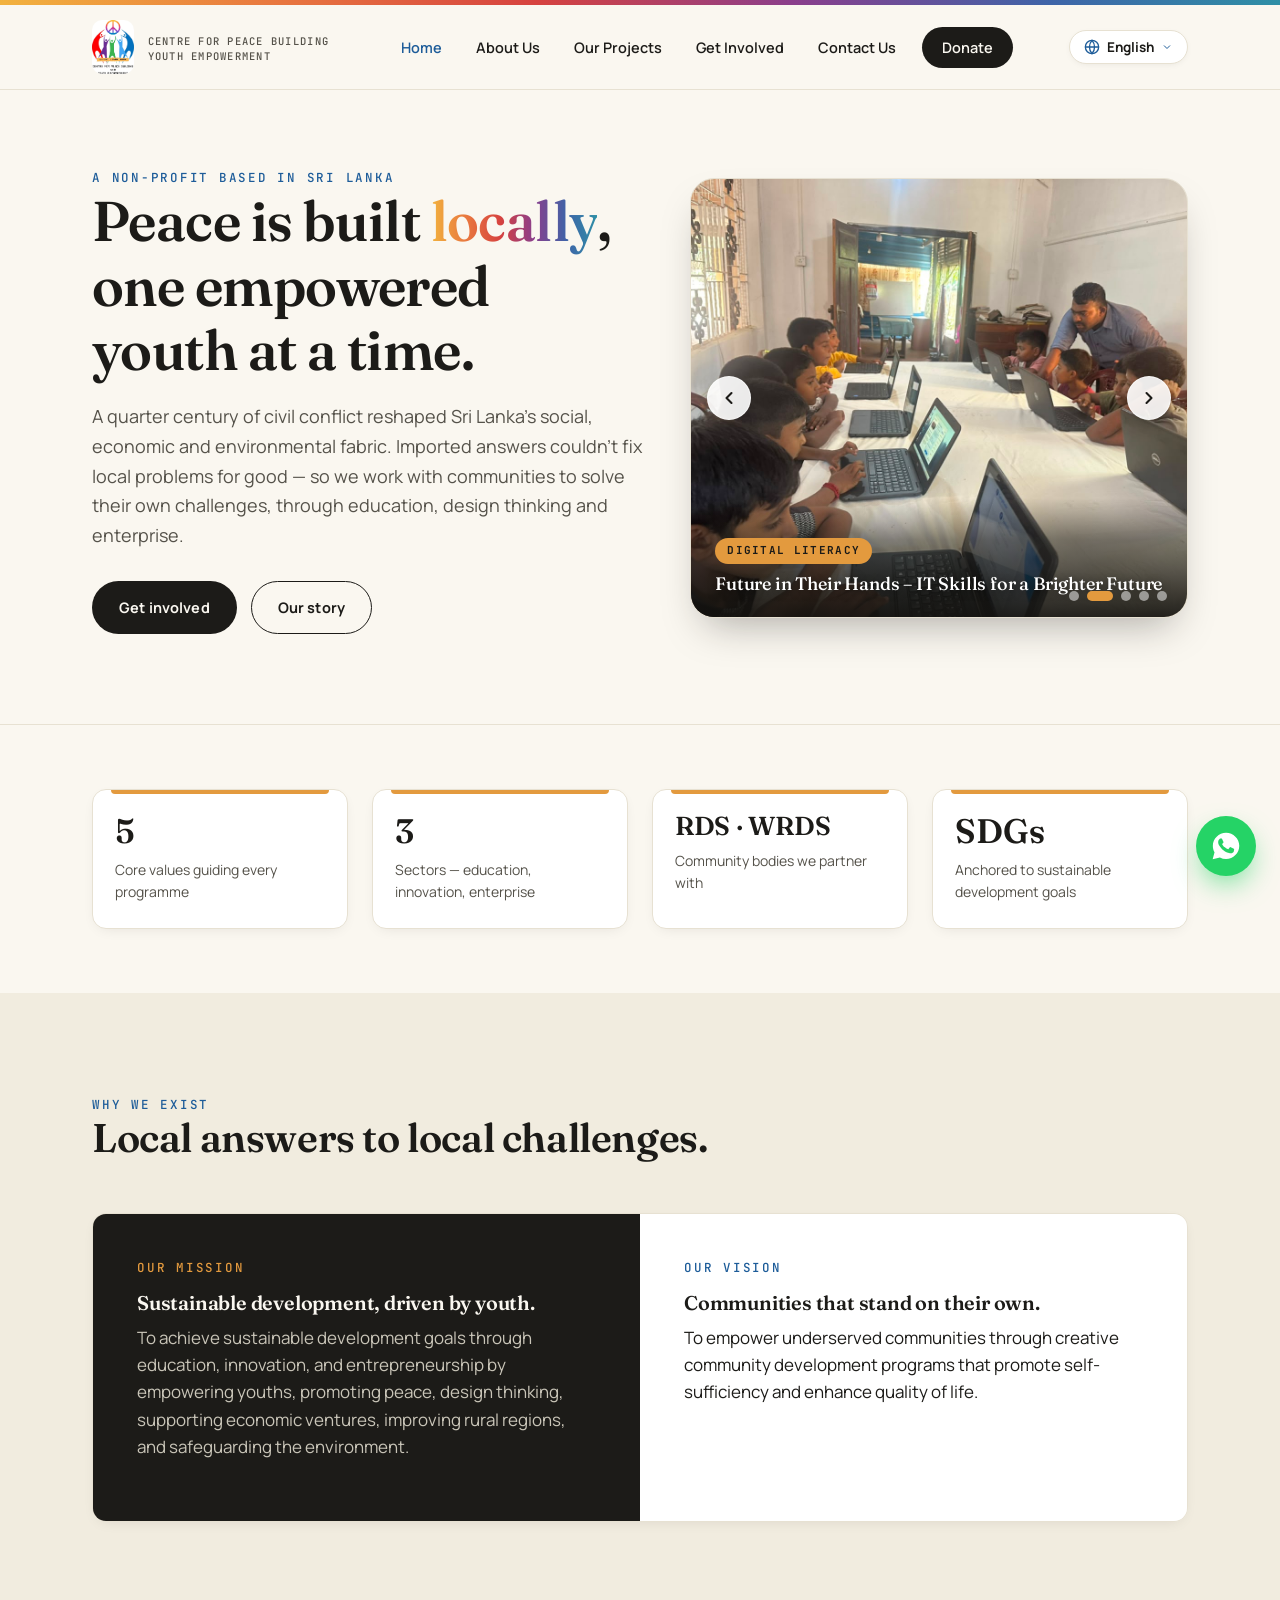
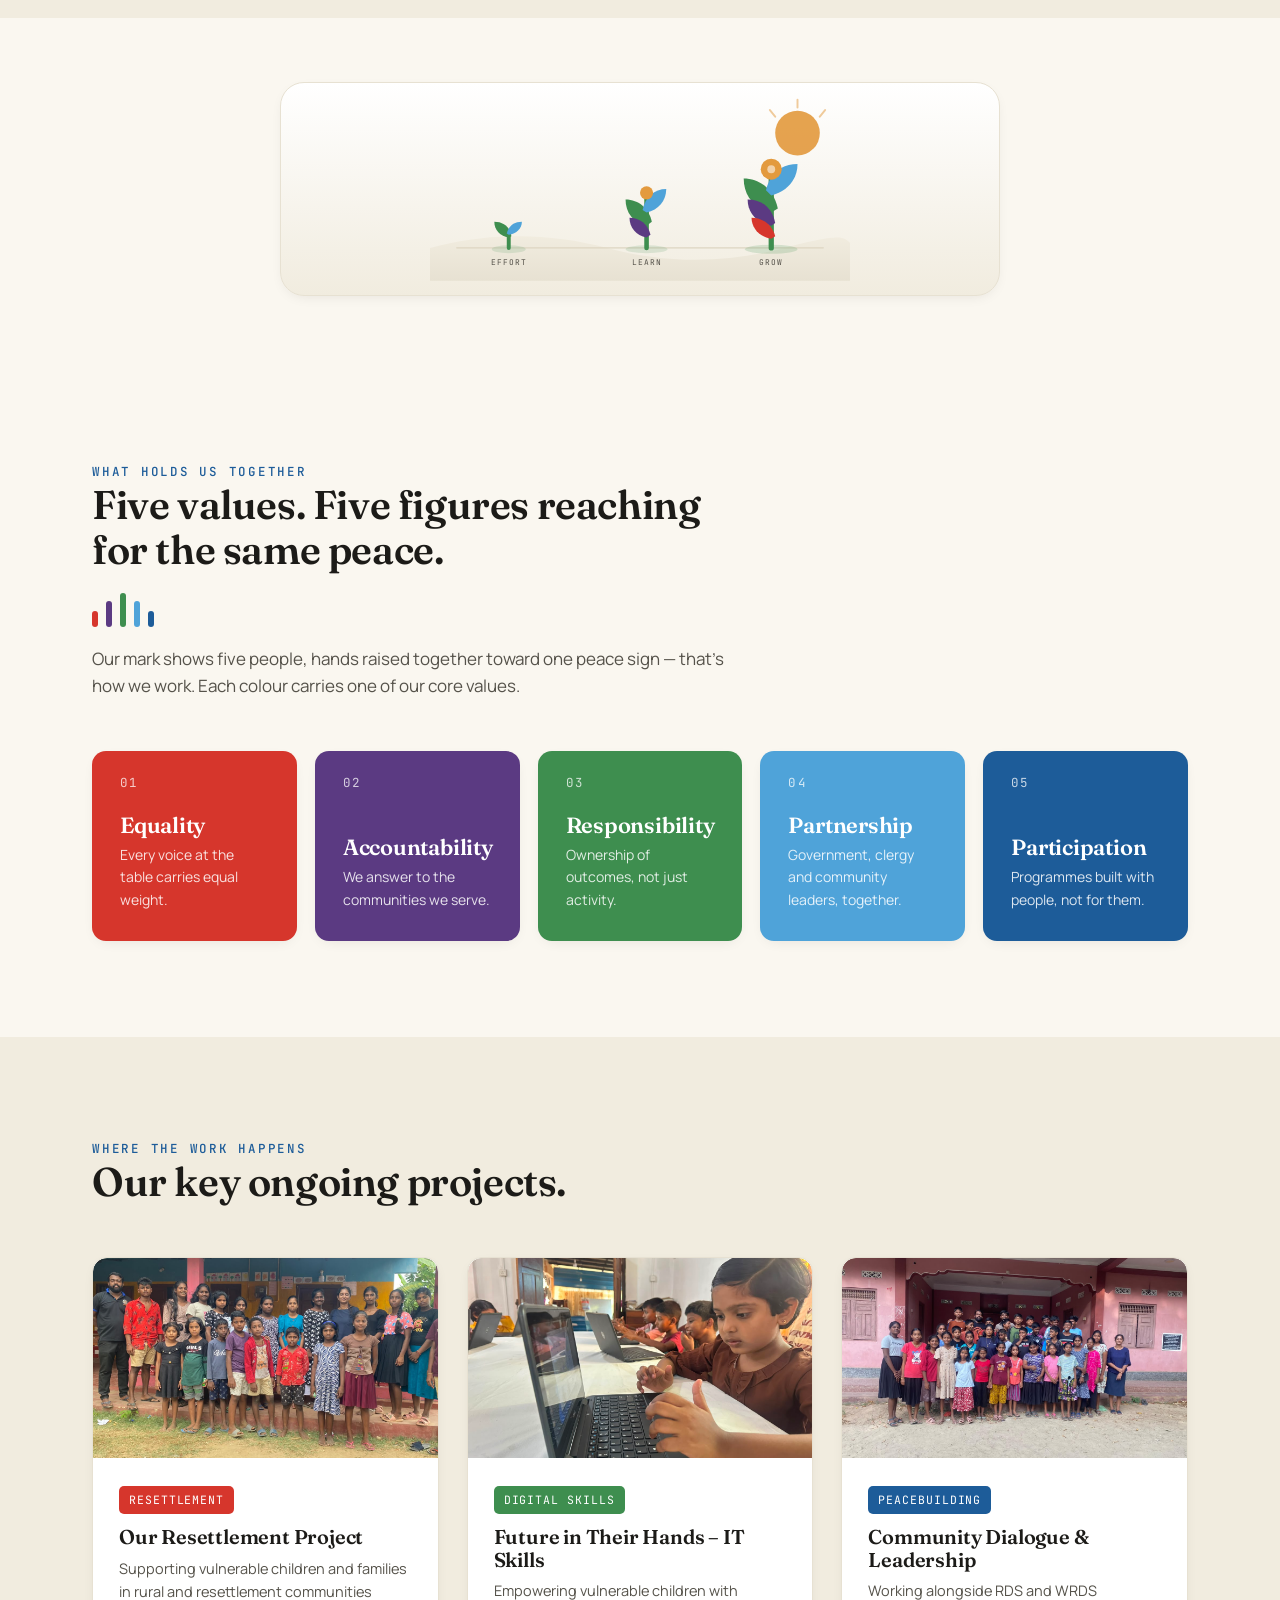
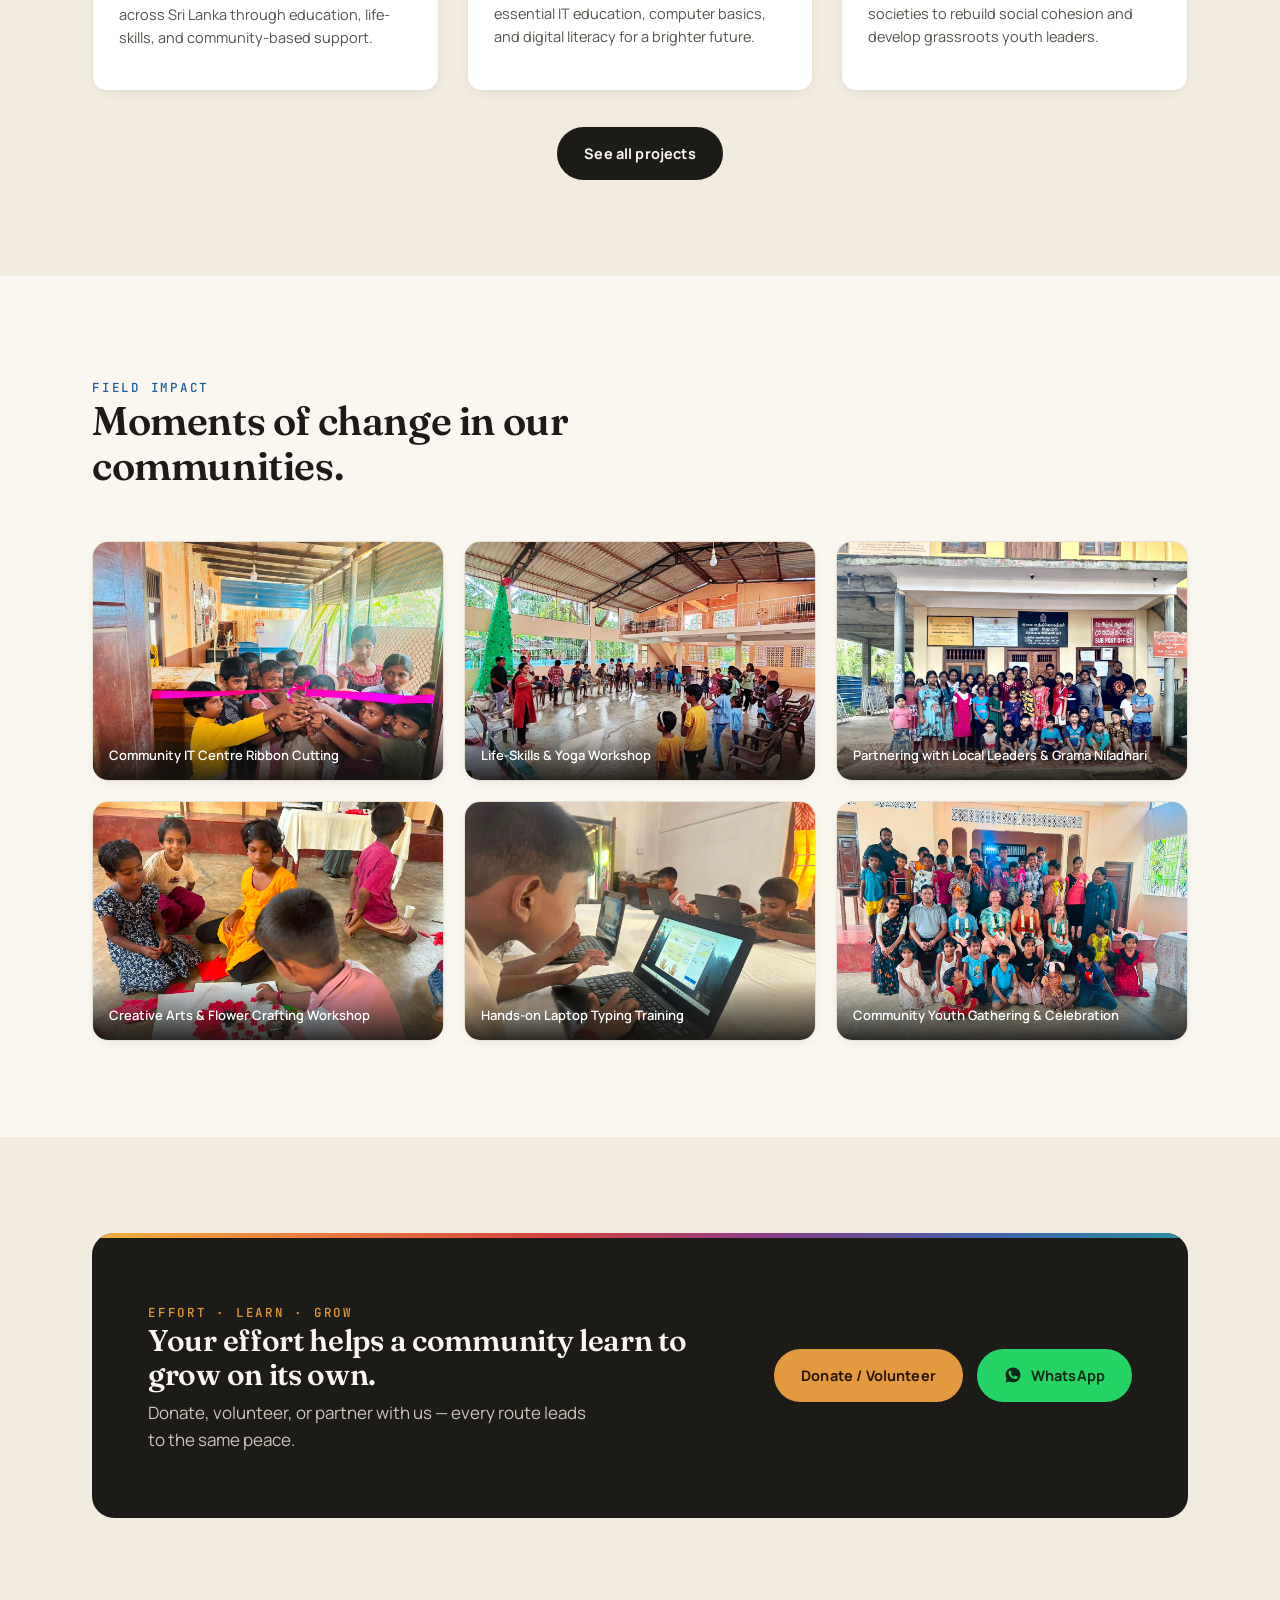
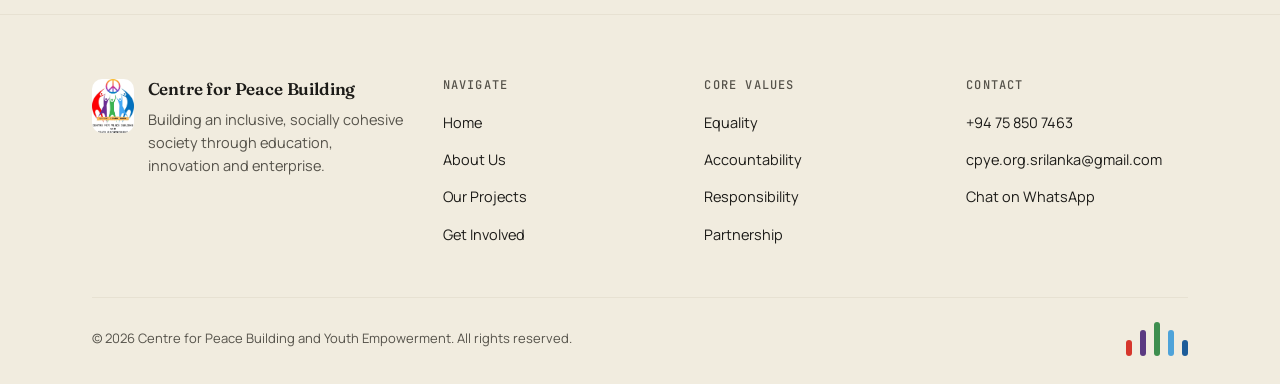
==== commit a16560db: "Add Donate popup form with WhatsApp integration and set slideshow to 2s" ====
--- a/index.html
+++ b/index.html
@@ -371,7 +371,7 @@
         <p data-i18n="cta_desc">Donate, volunteer, or partner with us — every route leads to the same peace.</p>
       </div>
       <div class="cta-actions">
-        <a href="get-involved.html" class="btn btn-clay" data-i18n="cta_btn_action">Donate / Volunteer</a>
+        <a href="#donate" class="btn btn-clay open-donate-modal" data-i18n="cta_btn_action">Donate / Volunteer</a>
         <a href="https://wa.me/94758507463?text=Hi%21%20I%20saw%20your%20website%20and%20I%27d%20love%20to%20learn%20more%20about%20CPYE%27s%20programmes." target="_blank" rel="noopener" class="btn btn-wa">
           <svg width="18" height="18" viewBox="0 0 24 24" fill="currentColor"><path d="M12.04 2C6.58 2 2.13 6.45 2.13 11.91c0 1.75.46 3.39 1.27 4.82L2 22l5.42-1.36a9.86 9.86 0 004.62 1.17h.01c5.46 0 9.91-4.45 9.91-9.91C21.96 6.45 17.5 2 12.04 2zm5.8 14.06c-.24.68-1.4 1.31-1.94 1.36-.5.05-1.05.24-3.53-.74-2.98-1.18-4.9-4.2-5.05-4.4-.15-.2-1.2-1.6-1.2-3.05 0-1.45.76-2.16 1.03-2.46.27-.3.59-.37.79-.37h.57c.18 0 .42-.02.66.5.24.53.83 1.83.9 1.96.07.13.12.28.02.46-.1.18-.15.28-.3.44-.15.15-.31.34-.44.46-.15.14-.3.3-.13.6.17.3.76 1.25 1.63 2.02 1.12 1 2.06 1.31 2.36 1.46.3.15.48.13.65-.08.18-.2.75-.87.95-1.17.2-.3.4-.25.66-.15.27.1 1.72.81 2.02.96.3.15.5.22.57.35.08.13.08.73-.16 1.41z"/></svg>
           <span data-i18n="cta_btn_wa">WhatsApp</span>
--- a/css/base.css
+++ b/css/base.css
@@ -464,6 +464,186 @@
 body.nav-open .mobile-actions,
 body.nav-open .wa-float{
   display:none !important;
+}
+
+/* ---------------- DONATE POPUP MODAL ---------------- */
+.donate-modal-overlay{
+  position:fixed;
+  inset:0;
+  background:rgba(20,19,16,0.75);
+  backdrop-filter:blur(6px);
+  -webkit-backdrop-filter:blur(6px);
+  z-index:9999;
+  display:none;
+  align-items:center;
+  justify-content:center;
+  padding:20px;
+  opacity:0;
+  transition:opacity .25s ease;
+}
+.donate-modal-overlay.active{
+  display:flex !important;
+  opacity:1;
+}
+.donate-modal{
+  background:#fff;
+  border-radius:24px;
+  max-width:520px;
+  width:100%;
+  max-height:92vh;
+  overflow-y:auto;
+  box-shadow:0 24px 60px -12px rgba(20,19,16,0.5);
+  border:1px solid var(--line);
+  transform:scale(0.95) translateY(12px);
+  transition:transform .28s cubic-bezier(0.16, 1, 0.3, 1);
+  position:relative;
+}
+.donate-modal-overlay.active .donate-modal{
+  transform:scale(1) translateY(0);
+}
+.donate-modal-head{
+  padding:22px 26px 16px;
+  border-bottom:1px solid var(--line);
+  display:flex;
+  align-items:center;
+  justify-content:space-between;
+  position:sticky;
+  top:0;
+  background:#fff;
+  z-index:3;
+}
+.donate-modal-head-title{
+  display:flex;
+  align-items:center;
+  gap:12px;
+}
+.donate-modal-head-title img{
+  height:36px;
+  border-radius:8px;
+}
+.donate-modal-head h3{
+  margin:0;
+  font-size:20px;
+  font-family:'Fraunces',serif;
+}
+.donate-modal-close{
+  background:var(--paper-deep);
+  border:0;
+  width:36px;
+  height:36px;
+  border-radius:50%;
+  cursor:pointer;
+  display:flex;
+  align-items:center;
+  justify-content:center;
+  font-size:22px;
+  color:var(--ink);
+  transition:all .2s ease;
+  line-height:1;
+}
+.donate-modal-close:hover{
+  background:#E7E1D2;
+  transform:scale(1.08);
+}
+.donate-modal-body{
+  padding:22px 26px 26px;
+}
+.donate-form-group{
+  margin-bottom:16px;
+}
+.donate-form-group label{
+  display:block;
+  font-size:13px;
+  font-weight:700;
+  color:var(--ink);
+  margin-bottom:6px;
+}
+.donate-form-group input,
+.donate-form-group select,
+.donate-form-group textarea{
+  width:100%;
+  padding:11px 14px;
+  border-radius:10px;
+  border:1px solid var(--line);
+  background:var(--paper);
+  font-family:'Manrope',sans-serif;
+  font-size:14.5px;
+  color:var(--ink);
+  outline:none;
+  transition:border-color .2s ease, box-shadow .2s ease, background .2s ease;
+}
+.donate-form-group input:focus,
+.donate-form-group select:focus,
+.donate-form-group textarea:focus{
+  border-color:var(--v-blue);
+  background:#fff;
+  box-shadow:0 0 0 3px rgba(29,92,153,0.15);
+}
+.donate-preset-grid{
+  display:grid;
+  grid-template-columns:repeat(4, 1fr);
+  gap:8px;
+  margin-bottom:10px;
+}
+.donate-preset-btn{
+  background:var(--paper-deep);
+  border:1px solid var(--line);
+  padding:9px 4px;
+  border-radius:10px;
+  font-family:'JetBrains Mono',monospace;
+  font-size:12.5px;
+  font-weight:600;
+  color:var(--ink);
+  cursor:pointer;
+  text-align:center;
+  transition:all .2s ease;
+}
+.donate-preset-btn:hover{
+  background:var(--line);
+}
+.donate-preset-btn.active{
+  background:var(--clay);
+  border-color:var(--clay);
+  color:#1c1b18;
+  font-weight:700;
+}
+.donate-btn-submit{
+  width:100%;
+  padding:14px 20px;
+  border-radius:30px;
+  background:#25D366;
+  color:#fff;
+  border:0;
+  font-family:'Manrope',sans-serif;
+  font-size:15.5px;
+  font-weight:700;
+  display:flex;
+  align-items:center;
+  justify-content:center;
+  gap:10px;
+  cursor:pointer;
+  box-shadow:0 8px 20px -4px rgba(37,211,102,0.6);
+  transition:all .25s ease;
+  margin-top:20px;
+}
+.donate-btn-submit:hover{
+  background:#20ba5a;
+  transform:translateY(-2px);
+  box-shadow:0 12px 24px -4px rgba(37,211,102,0.8);
+}
+.donate-btn-submit:active{
+  transform:translateY(0);
+}
+.donate-btn-submit svg{
+  width:20px;
+  height:20px;
+}
+.donate-note{
+  font-size:12px;
+  color:var(--ink-soft);
+  text-align:center;
+  margin-top:12px;
+  line-height:1.5;
 }
 
 /* ================= RESPONSIVE (shared) ================= */
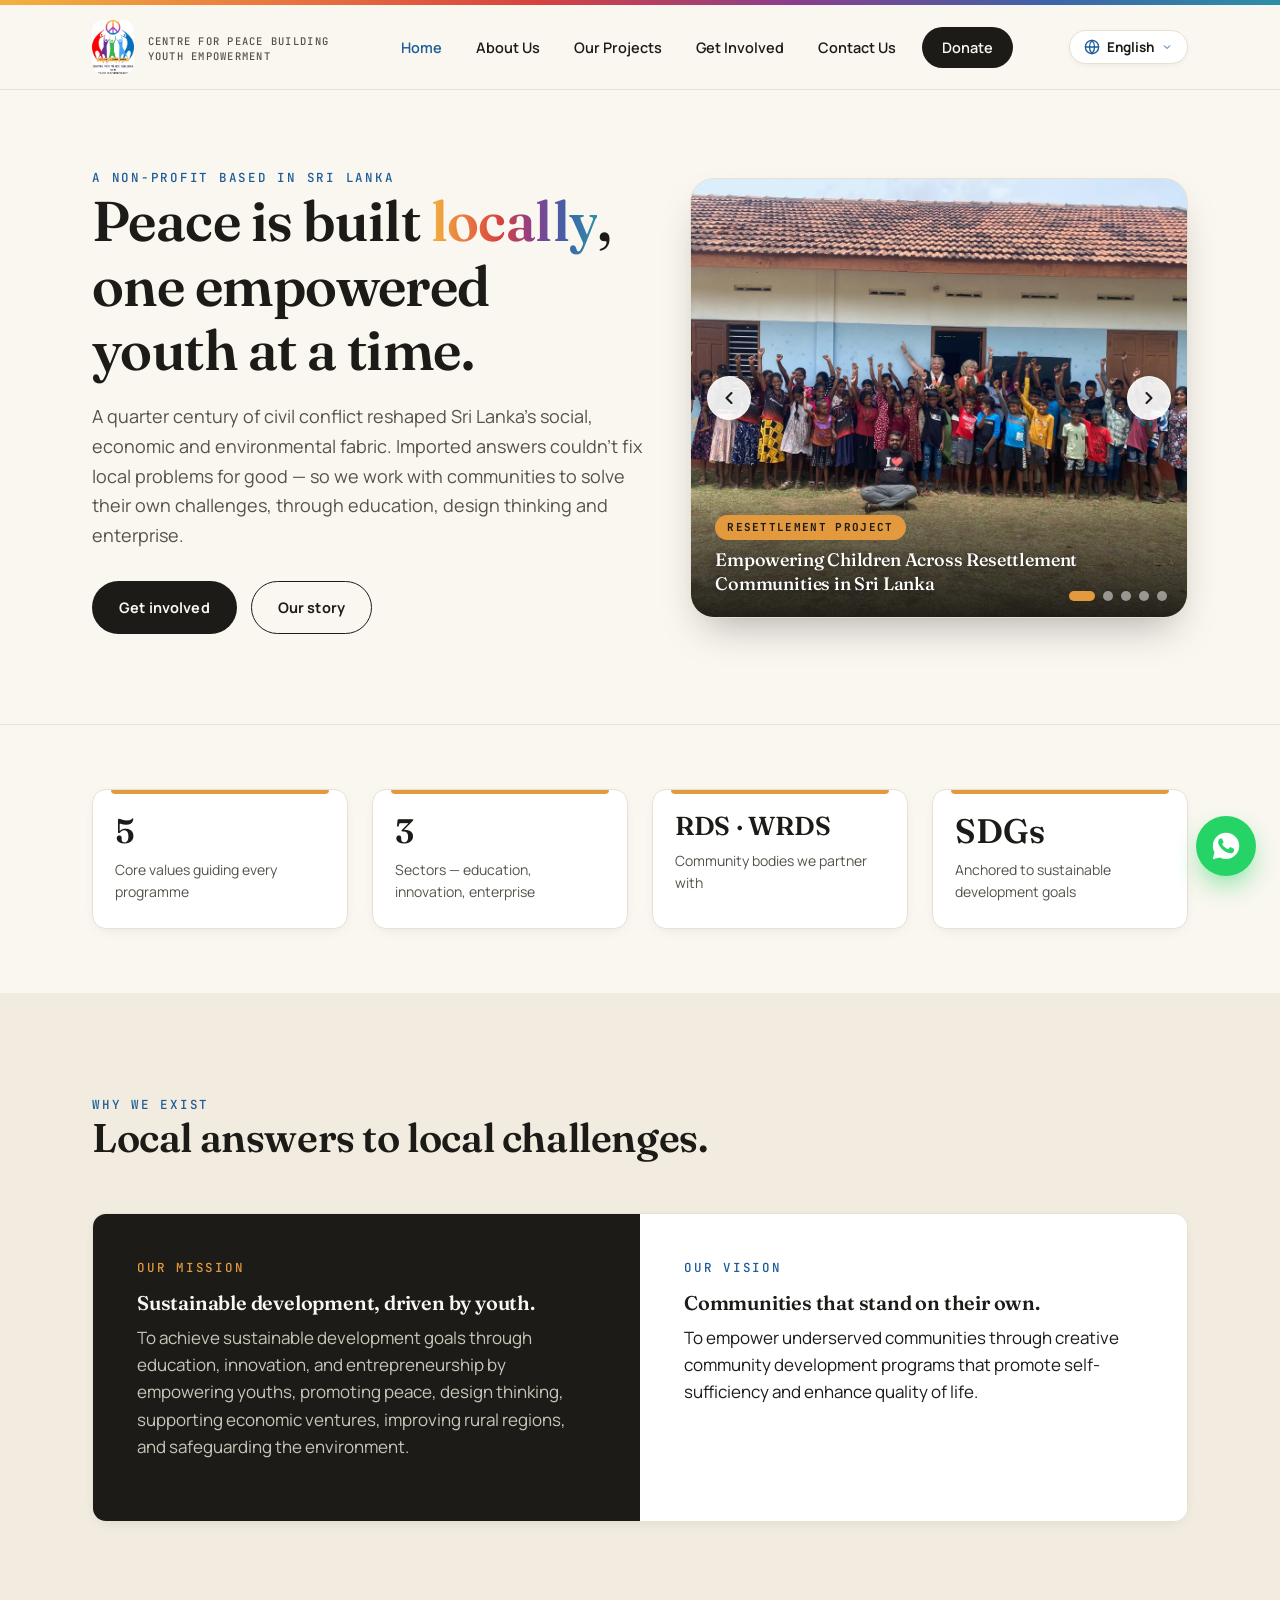
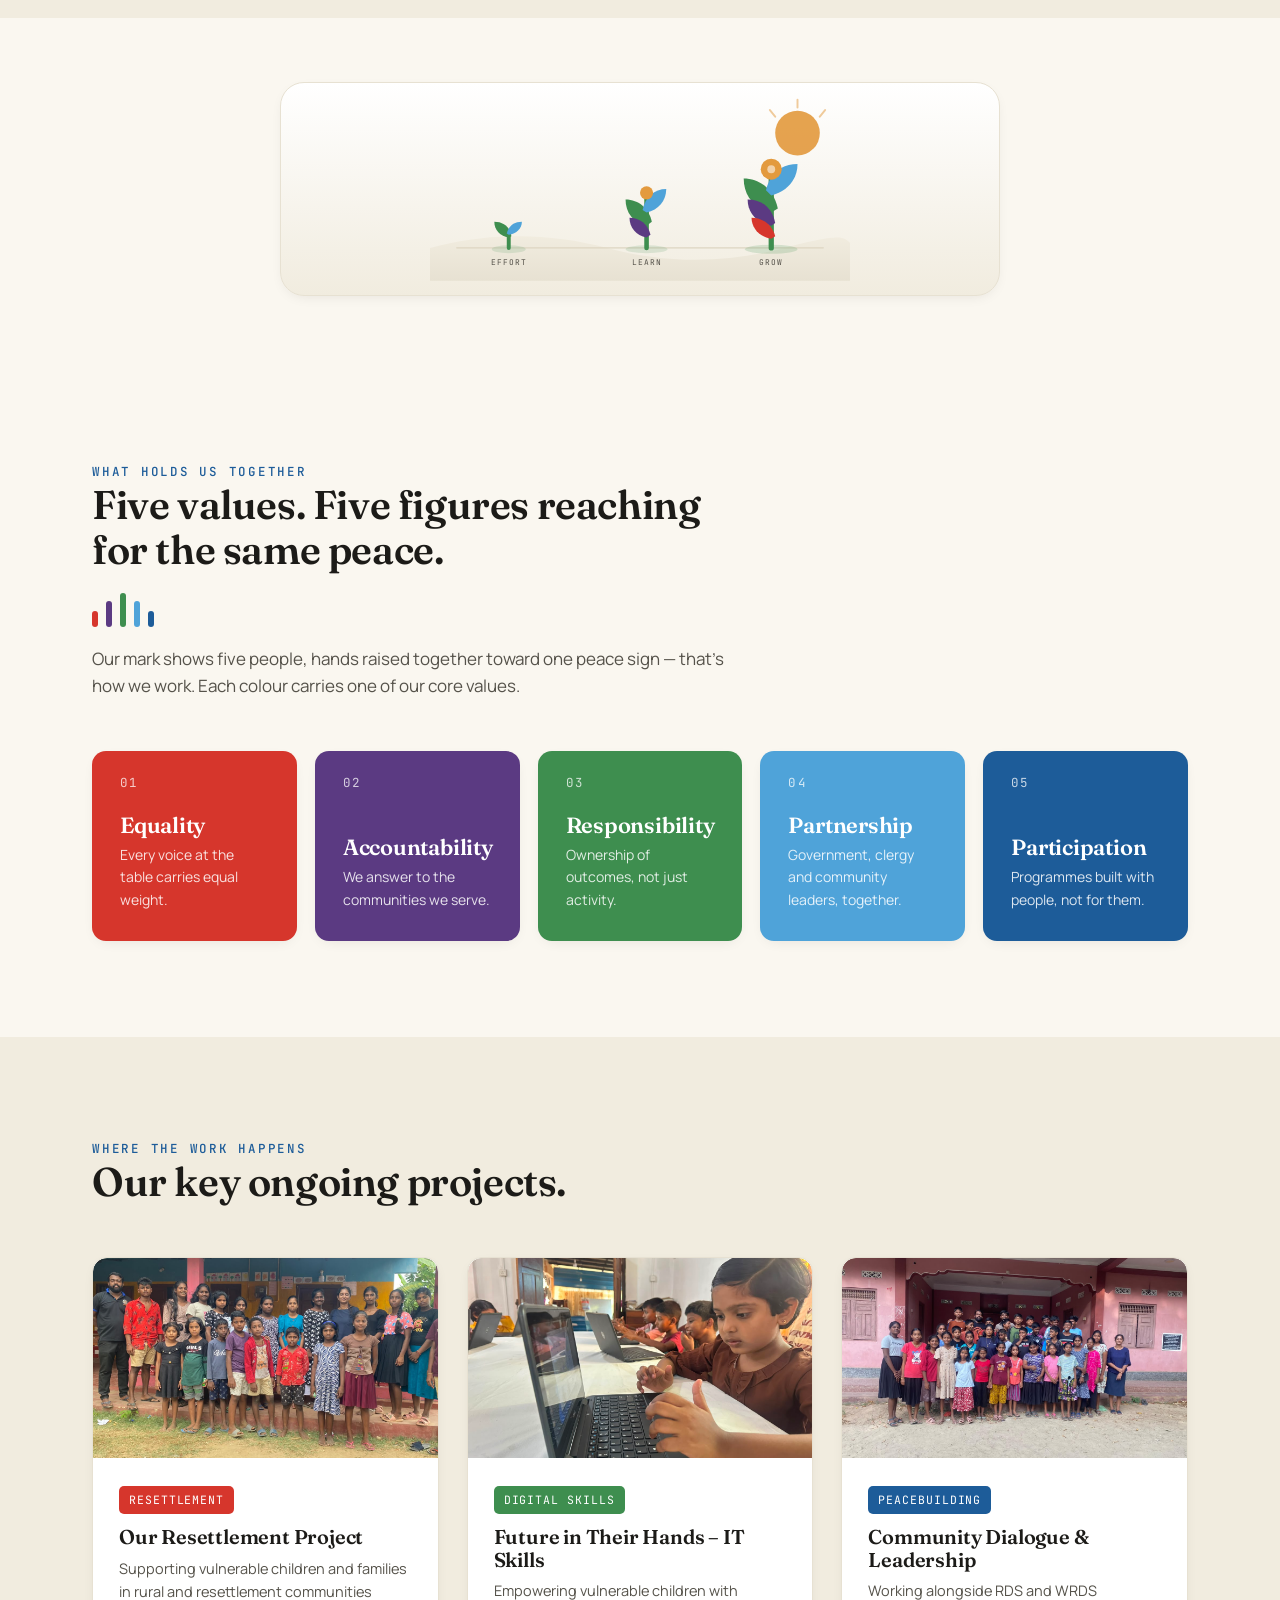
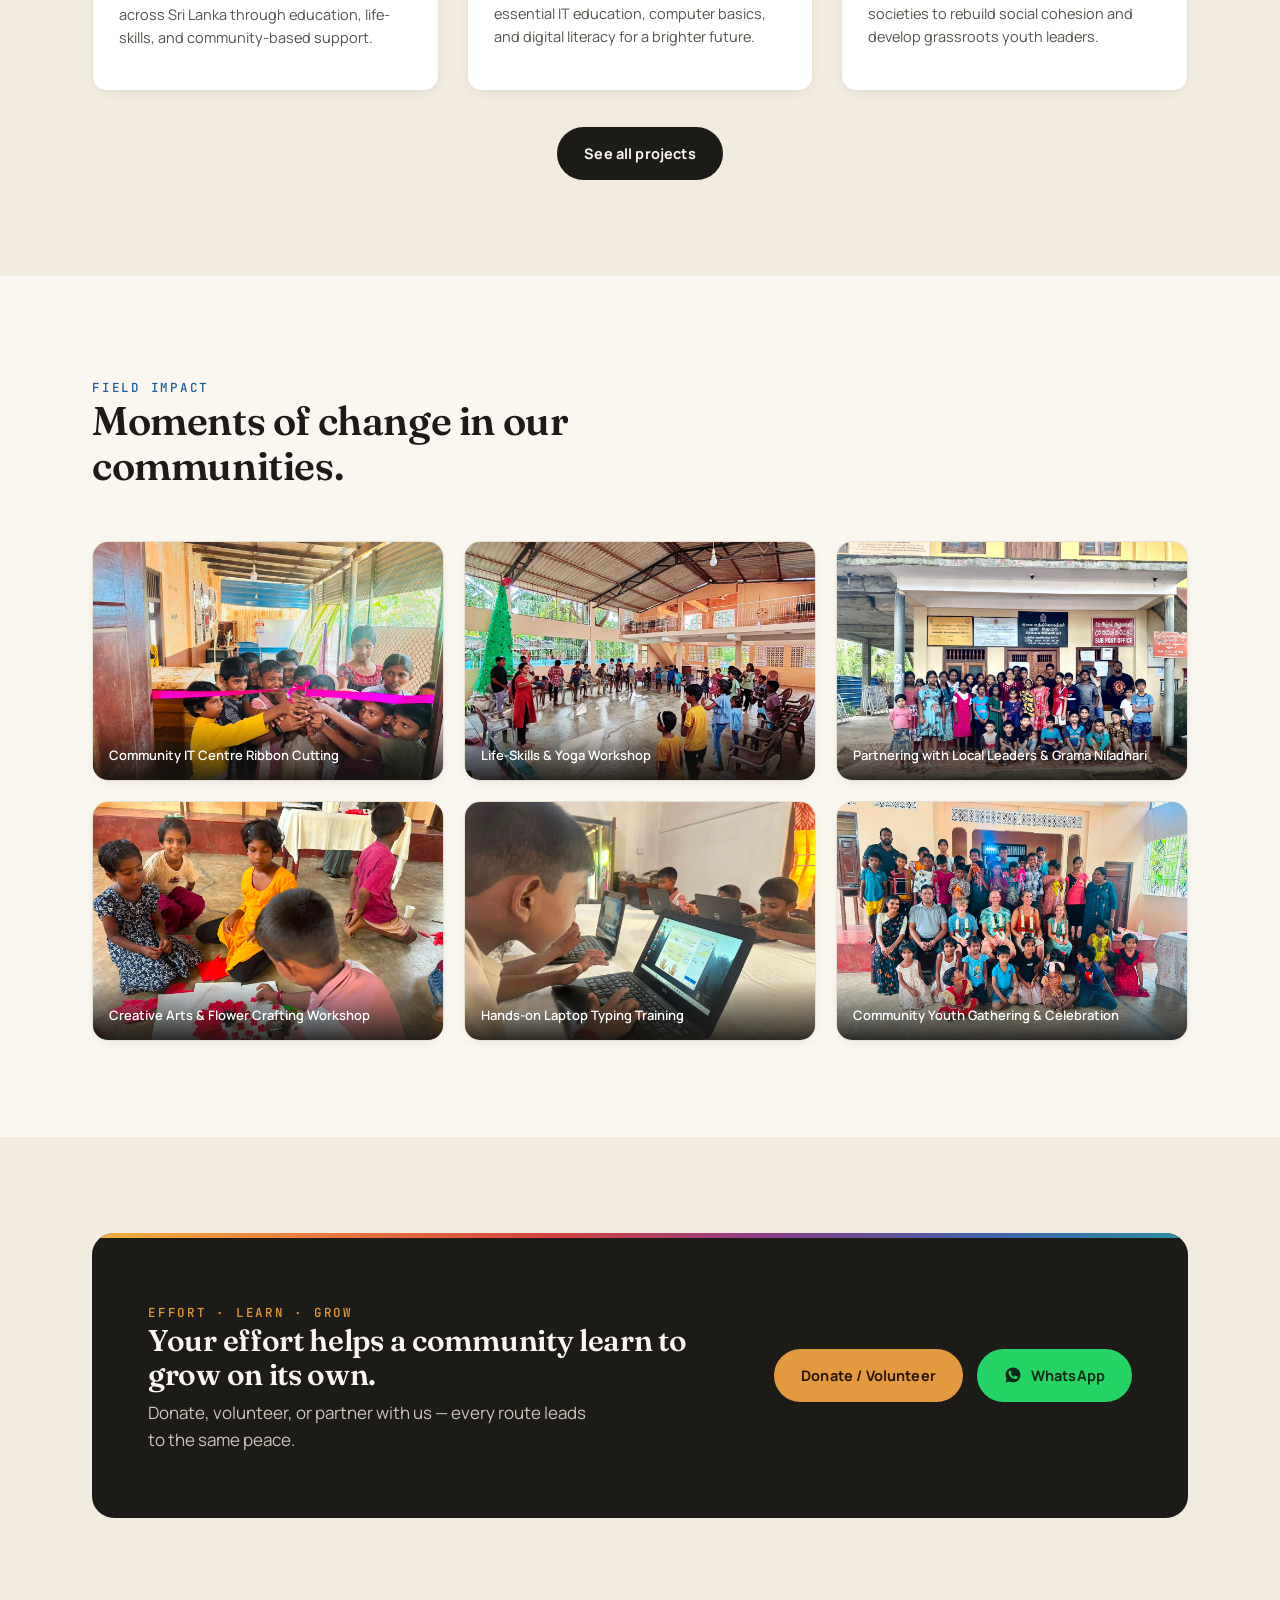
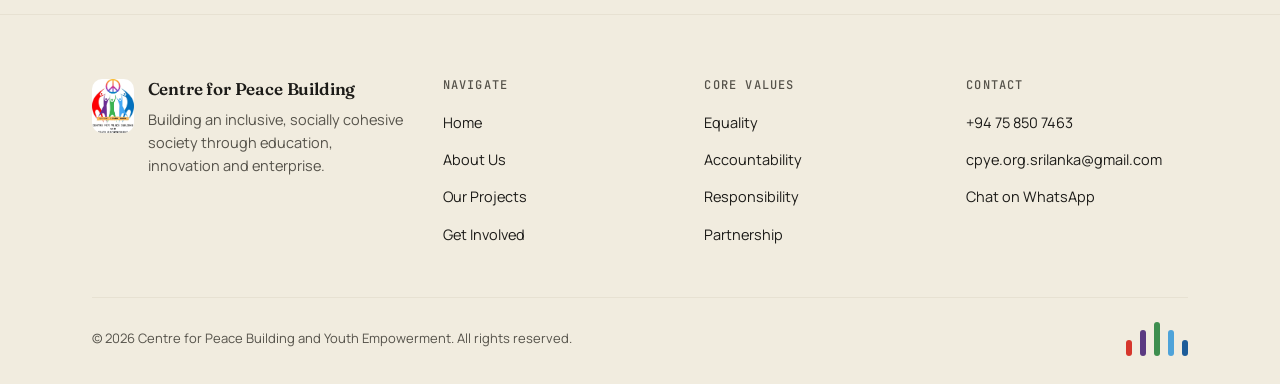
==== commit 7055647a: "Create dedicated donate.html page with responsive mobile UI, bank details, impact tiers, and WhatsAp" ====
--- a/index.html
+++ b/index.html
@@ -29,7 +29,7 @@
         <li><a href="projects.html" data-i18n="nav_projects">Our Projects</a></li>
         <li><a href="get-involved.html" data-i18n="nav_involved">Get Involved</a></li>
         <li><a href="contact.html" data-i18n="nav_contact">Contact Us</a></li>
-        <li><a href="contact.html" class="nav-cta" data-i18n="nav_donate">Donate</a></li>
+        <li><a href="donate.html" class="nav-cta" data-i18n="nav_donate">Donate</a></li>
       </ul>
     </nav>
     <div class="site-header-actions">
@@ -371,7 +371,7 @@
         <p data-i18n="cta_desc">Donate, volunteer, or partner with us — every route leads to the same peace.</p>
       </div>
       <div class="cta-actions">
-        <a href="#donate" class="btn btn-clay open-donate-modal" data-i18n="cta_btn_action">Donate / Volunteer</a>
+        <a href="donate.html" class="btn btn-clay" data-i18n="cta_btn_action">Donate / Volunteer</a>
         <a href="https://wa.me/94758507463?text=Hi%21%20I%20saw%20your%20website%20and%20I%27d%20love%20to%20learn%20more%20about%20CPYE%27s%20programmes." target="_blank" rel="noopener" class="btn btn-wa">
           <svg width="18" height="18" viewBox="0 0 24 24" fill="currentColor"><path d="M12.04 2C6.58 2 2.13 6.45 2.13 11.91c0 1.75.46 3.39 1.27 4.82L2 22l5.42-1.36a9.86 9.86 0 004.62 1.17h.01c5.46 0 9.91-4.45 9.91-9.91C21.96 6.45 17.5 2 12.04 2zm5.8 14.06c-.24.68-1.4 1.31-1.94 1.36-.5.05-1.05.24-3.53-.74-2.98-1.18-4.9-4.2-5.05-4.4-.15-.2-1.2-1.6-1.2-3.05 0-1.45.76-2.16 1.03-2.46.27-.3.59-.37.79-.37h.57c.18 0 .42-.02.66.5.24.53.83 1.83.9 1.96.07.13.12.28.02.46-.1.18-.15.28-.3.44-.15.15-.31.34-.44.46-.15.14-.3.3-.13.6.17.3.76 1.25 1.63 2.02 1.12 1 2.06 1.31 2.36 1.46.3.15.48.13.65-.08.18-.2.75-.87.95-1.17.2-.3.4-.25.66-.15.27.1 1.72.81 2.02.96.3.15.5.22.57.35.08.13.08.73-.16 1.41z"/></svg>
           <span data-i18n="cta_btn_wa">WhatsApp</span>
@@ -446,14 +446,14 @@
       <svg viewBox="0 0 24 24" fill="none" stroke="currentColor" stroke-width="2"><rect x="3" y="3" width="7" height="7"/><rect x="14" y="3" width="7" height="7"/><rect x="14" y="14" width="7" height="7"/><rect x="3" y="14" width="7" height="7"/></svg>
       <span data-i18n="mob_projects">Projects</span>
     </a>
-    <a href="get-involved.html">
-      <svg viewBox="0 0 24 24" fill="none" stroke="currentColor" stroke-width="2"><path d="M17 21v-2a4 4 0 00-4-4H5a4 4 0 00-4 4v2"/><circle cx="9" cy="7" r="4"/><path d="M23 21v-2a4 4 0 00-3-3.87"/><path d="M16 3.13a4 4 0 010 7.75"/></svg>
-      <span data-i18n="mob_involved">Involved</span>
-    </a>
     <a href="contact.html">
       <svg viewBox="0 0 24 24" fill="none" stroke="currentColor" stroke-width="2"><path d="M22 16.92v3a2 2 0 01-2.18 2 19.8 19.8 0 01-8.63-3.07 19.5 19.5 0 01-6-6 19.8 19.8 0 01-3.07-8.67A2 2 0 014.11 2h3a2 2 0 012 1.72c.13.96.36 1.9.7 2.8a2 2 0 01-.45 2.11L8.09 9.91a16 16 0 006 6l1.27-1.27a2 2 0 012.11-.45c.9.34 1.84.57 2.8.7A2 2 0 0122 16.92z"/></svg>
       <span data-i18n="mob_contact">Contact</span>
     </a>
+    <a href="donate.html" style="color:var(--clay);font-weight:700;">
+      <svg viewBox="0 0 24 24" fill="none" stroke="currentColor" stroke-width="2"><path d="M20.84 4.61a5.5 5.5 0 0 0-7.78 0L12 5.67l-1.06-1.06a5.5 5.5 0 0 0-7.78 7.78l1.06 1.06L12 21.23l7.78-7.78 1.06-1.06a5.5 5.5 0 0 0 0-7.78z"/></svg>
+      <span data-i18n="nav_donate">Donate</span>
+    </a>
   </div>
 </nav>
 
--- a/css/base.css
+++ b/css/base.css
@@ -464,186 +464,6 @@
 body.nav-open .mobile-actions,
 body.nav-open .wa-float{
   display:none !important;
-}
-
-/* ---------------- DONATE POPUP MODAL ---------------- */
-.donate-modal-overlay{
-  position:fixed;
-  inset:0;
-  background:rgba(20,19,16,0.75);
-  backdrop-filter:blur(6px);
-  -webkit-backdrop-filter:blur(6px);
-  z-index:9999;
-  display:none;
-  align-items:center;
-  justify-content:center;
-  padding:20px;
-  opacity:0;
-  transition:opacity .25s ease;
-}
-.donate-modal-overlay.active{
-  display:flex !important;
-  opacity:1;
-}
-.donate-modal{
-  background:#fff;
-  border-radius:24px;
-  max-width:520px;
-  width:100%;
-  max-height:92vh;
-  overflow-y:auto;
-  box-shadow:0 24px 60px -12px rgba(20,19,16,0.5);
-  border:1px solid var(--line);
-  transform:scale(0.95) translateY(12px);
-  transition:transform .28s cubic-bezier(0.16, 1, 0.3, 1);
-  position:relative;
-}
-.donate-modal-overlay.active .donate-modal{
-  transform:scale(1) translateY(0);
-}
-.donate-modal-head{
-  padding:22px 26px 16px;
-  border-bottom:1px solid var(--line);
-  display:flex;
-  align-items:center;
-  justify-content:space-between;
-  position:sticky;
-  top:0;
-  background:#fff;
-  z-index:3;
-}
-.donate-modal-head-title{
-  display:flex;
-  align-items:center;
-  gap:12px;
-}
-.donate-modal-head-title img{
-  height:36px;
-  border-radius:8px;
-}
-.donate-modal-head h3{
-  margin:0;
-  font-size:20px;
-  font-family:'Fraunces',serif;
-}
-.donate-modal-close{
-  background:var(--paper-deep);
-  border:0;
-  width:36px;
-  height:36px;
-  border-radius:50%;
-  cursor:pointer;
-  display:flex;
-  align-items:center;
-  justify-content:center;
-  font-size:22px;
-  color:var(--ink);
-  transition:all .2s ease;
-  line-height:1;
-}
-.donate-modal-close:hover{
-  background:#E7E1D2;
-  transform:scale(1.08);
-}
-.donate-modal-body{
-  padding:22px 26px 26px;
-}
-.donate-form-group{
-  margin-bottom:16px;
-}
-.donate-form-group label{
-  display:block;
-  font-size:13px;
-  font-weight:700;
-  color:var(--ink);
-  margin-bottom:6px;
-}
-.donate-form-group input,
-.donate-form-group select,
-.donate-form-group textarea{
-  width:100%;
-  padding:11px 14px;
-  border-radius:10px;
-  border:1px solid var(--line);
-  background:var(--paper);
-  font-family:'Manrope',sans-serif;
-  font-size:14.5px;
-  color:var(--ink);
-  outline:none;
-  transition:border-color .2s ease, box-shadow .2s ease, background .2s ease;
-}
-.donate-form-group input:focus,
-.donate-form-group select:focus,
-.donate-form-group textarea:focus{
-  border-color:var(--v-blue);
-  background:#fff;
-  box-shadow:0 0 0 3px rgba(29,92,153,0.15);
-}
-.donate-preset-grid{
-  display:grid;
-  grid-template-columns:repeat(4, 1fr);
-  gap:8px;
-  margin-bottom:10px;
-}
-.donate-preset-btn{
-  background:var(--paper-deep);
-  border:1px solid var(--line);
-  padding:9px 4px;
-  border-radius:10px;
-  font-family:'JetBrains Mono',monospace;
-  font-size:12.5px;
-  font-weight:600;
-  color:var(--ink);
-  cursor:pointer;
-  text-align:center;
-  transition:all .2s ease;
-}
-.donate-preset-btn:hover{
-  background:var(--line);
-}
-.donate-preset-btn.active{
-  background:var(--clay);
-  border-color:var(--clay);
-  color:#1c1b18;
-  font-weight:700;
-}
-.donate-btn-submit{
-  width:100%;
-  padding:14px 20px;
-  border-radius:30px;
-  background:#25D366;
-  color:#fff;
-  border:0;
-  font-family:'Manrope',sans-serif;
-  font-size:15.5px;
-  font-weight:700;
-  display:flex;
-  align-items:center;
-  justify-content:center;
-  gap:10px;
-  cursor:pointer;
-  box-shadow:0 8px 20px -4px rgba(37,211,102,0.6);
-  transition:all .25s ease;
-  margin-top:20px;
-}
-.donate-btn-submit:hover{
-  background:#20ba5a;
-  transform:translateY(-2px);
-  box-shadow:0 12px 24px -4px rgba(37,211,102,0.8);
-}
-.donate-btn-submit:active{
-  transform:translateY(0);
-}
-.donate-btn-submit svg{
-  width:20px;
-  height:20px;
-}
-.donate-note{
-  font-size:12px;
-  color:var(--ink-soft);
-  text-align:center;
-  margin-top:12px;
-  line-height:1.5;
 }
 
 /* ================= RESPONSIVE (shared) ================= */
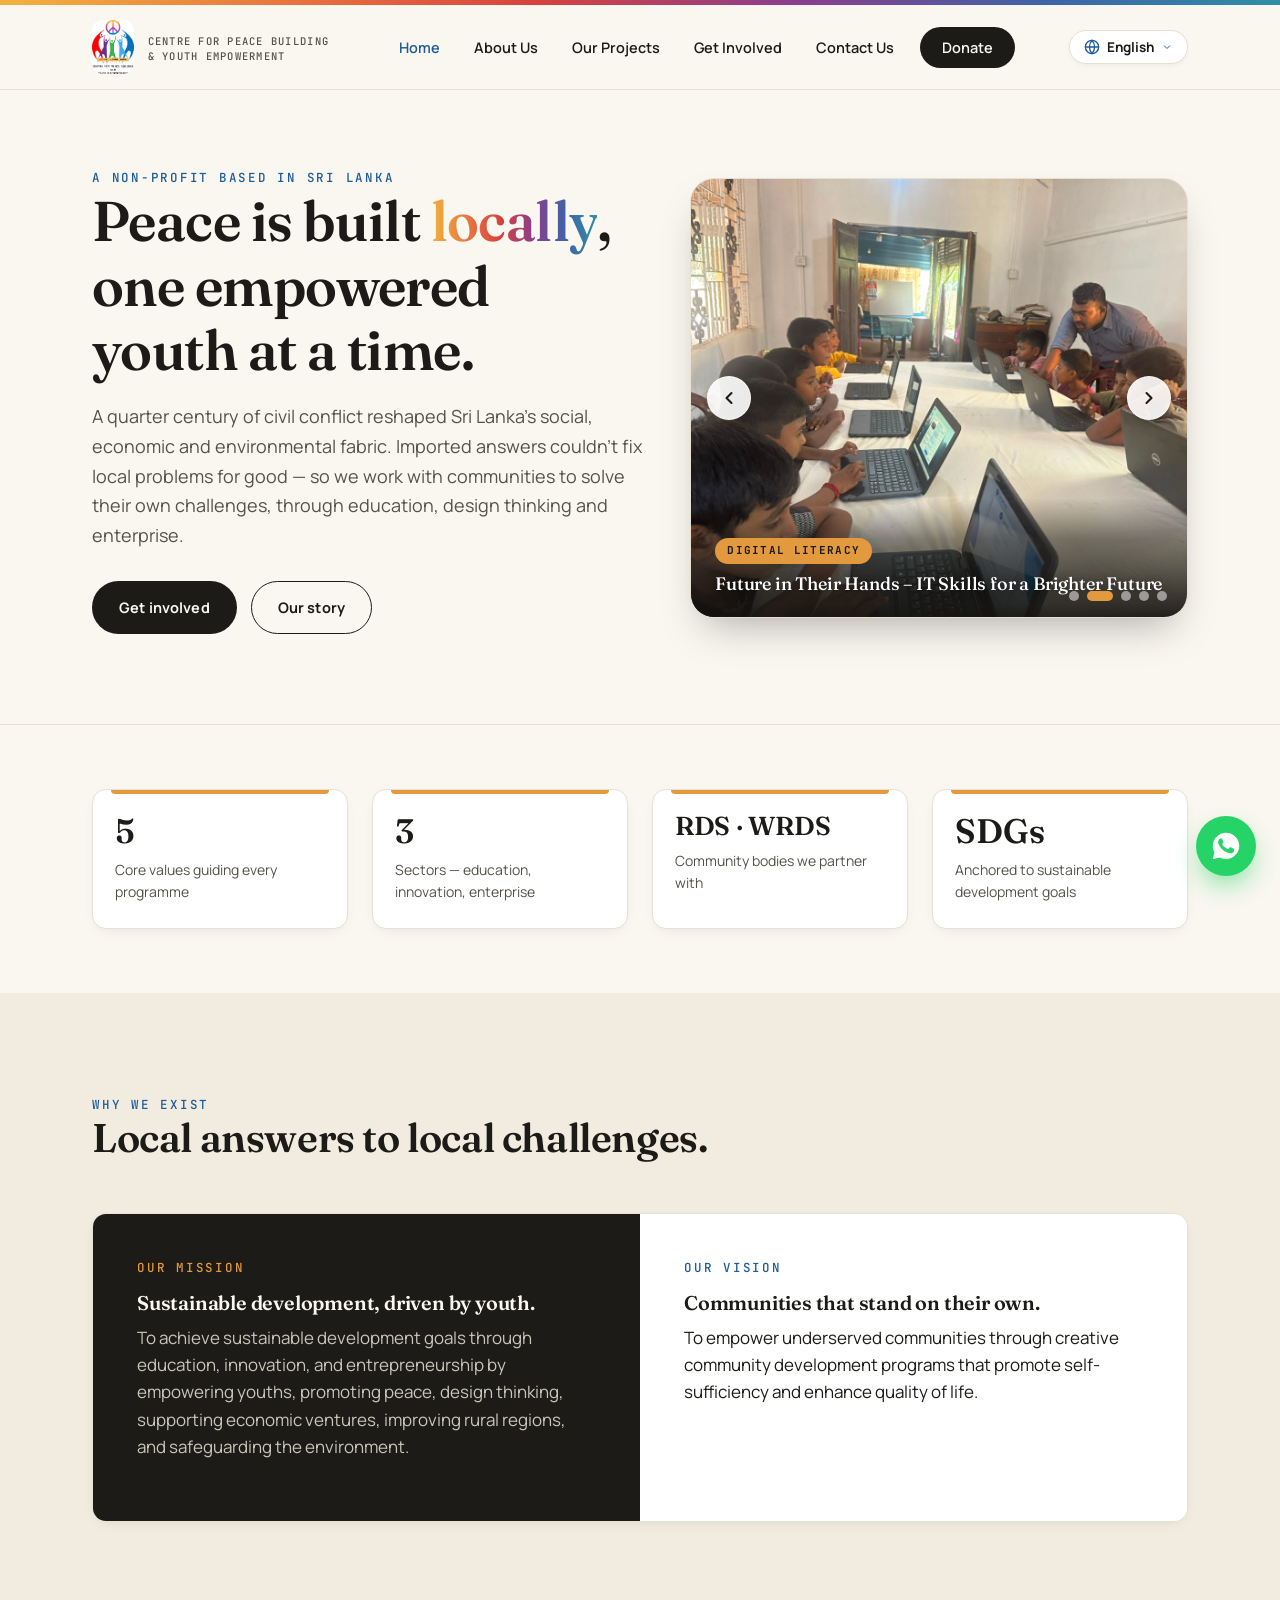
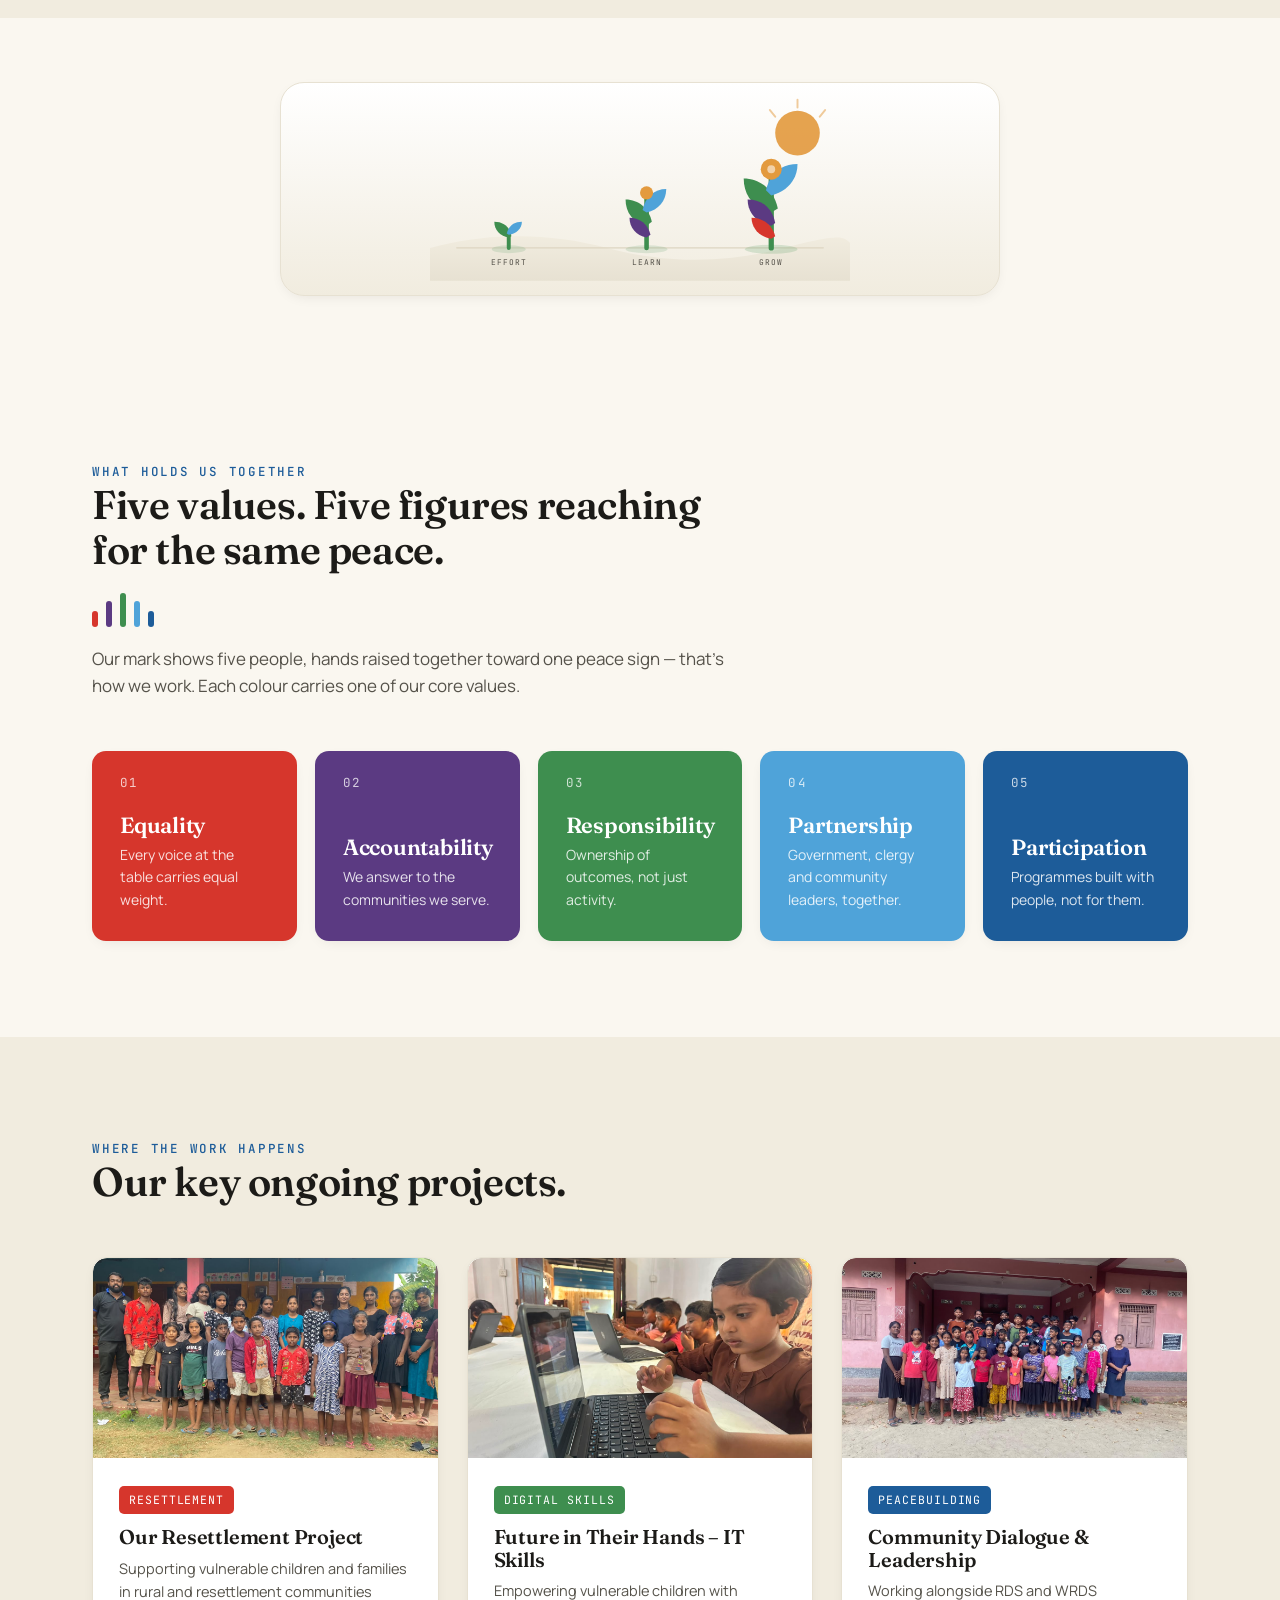
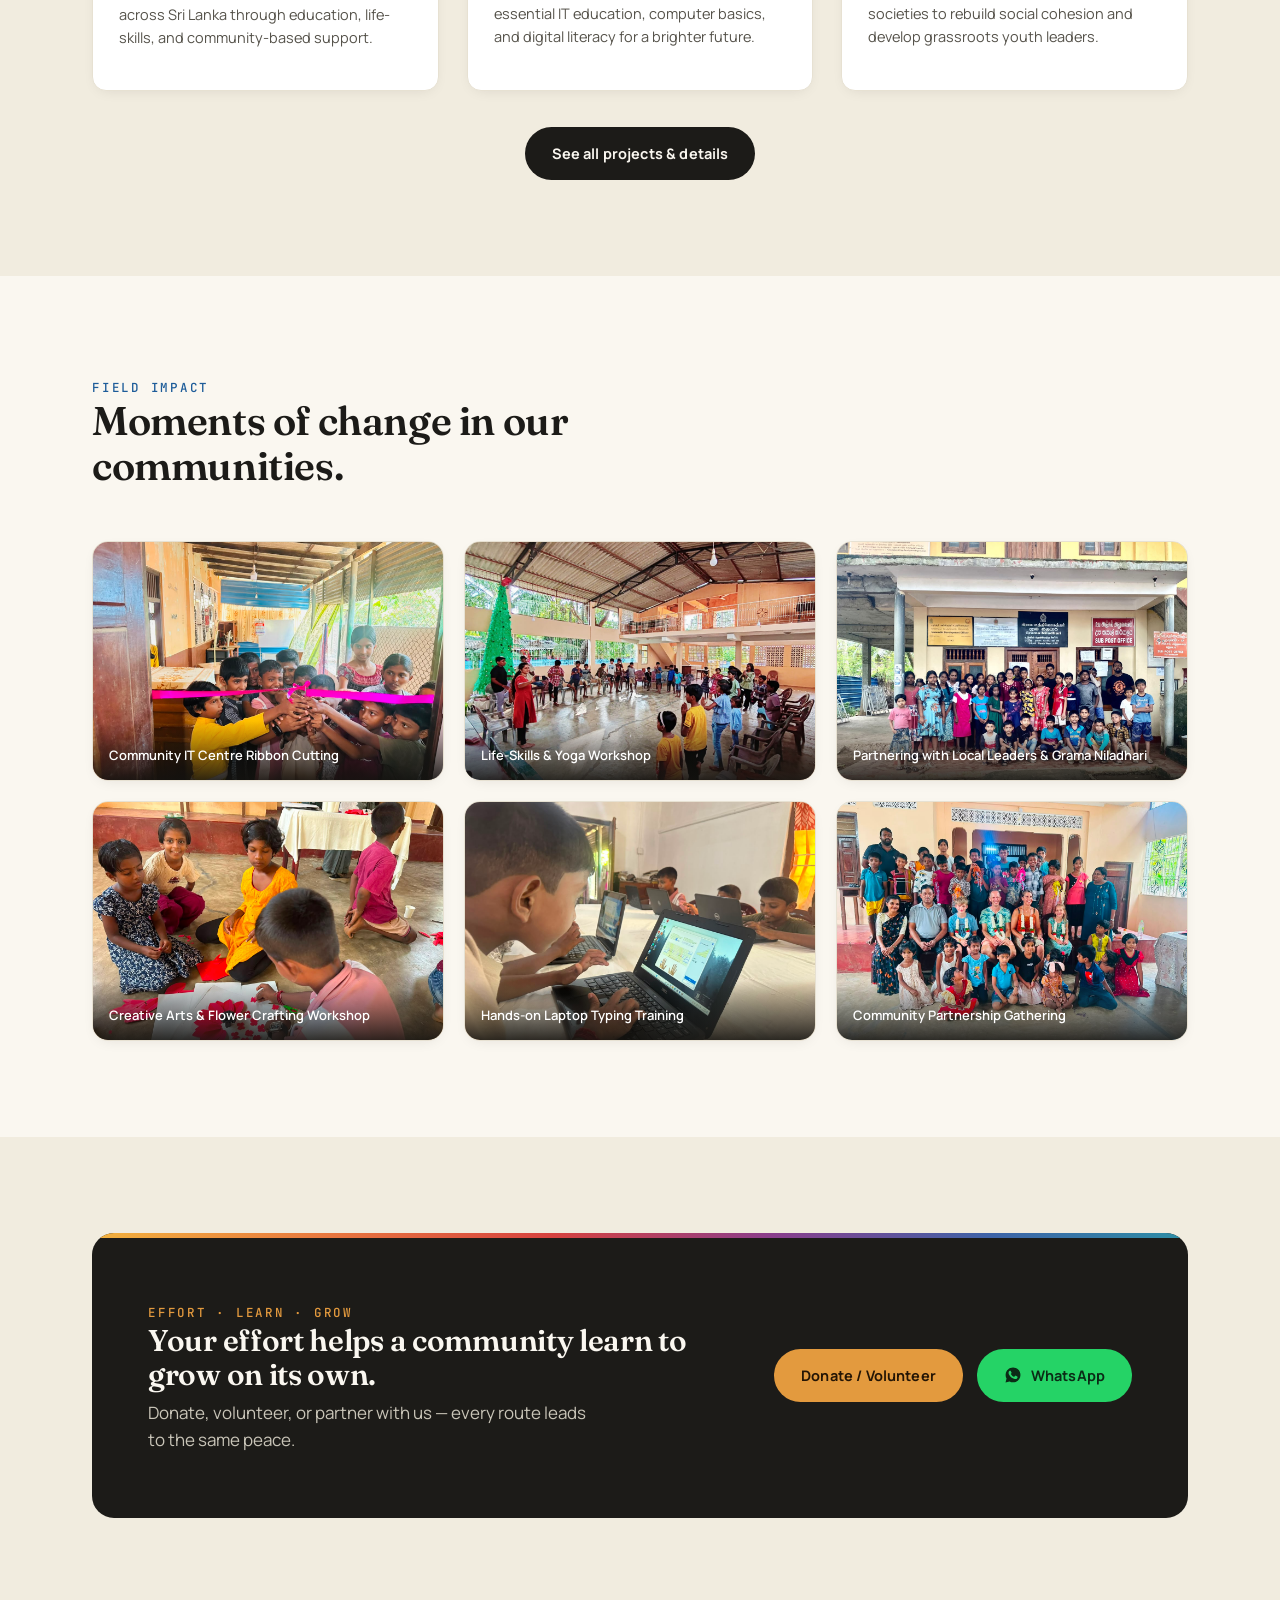
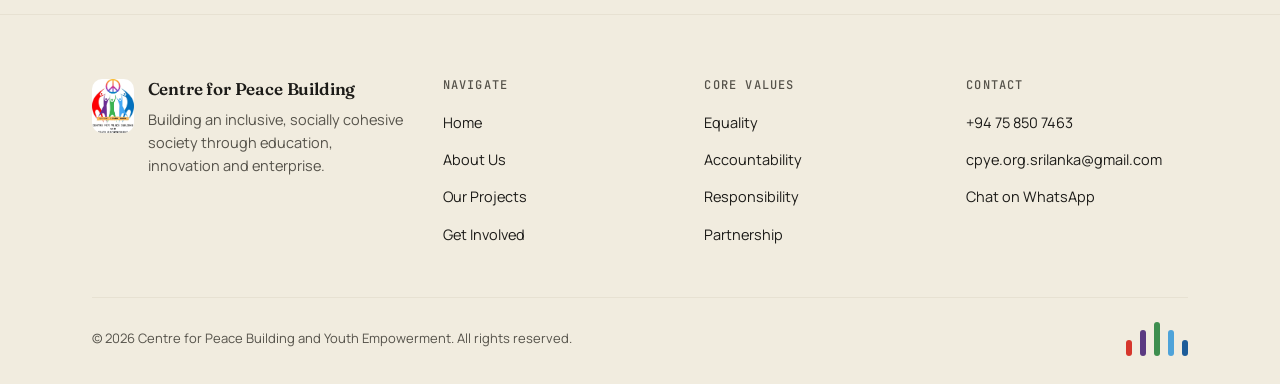
==== commit f50581cc: "Add CSS cache-buster v=3.0 across all pages and refine mobile drawer donate button" ====
--- a/index.html
+++ b/index.html
@@ -6,8 +6,8 @@
 <title>Centre for Peace Building and Youth Empowerment | Effort · Learn · Grow</title>
 <meta name="description" content="A Sri Lankan non-profit empowering vulnerable children, youth and rural resettlement communities through education, digital literacy, and peacebuilding.">
 <link rel="icon" href="images/logo.jpeg">
-<link rel="stylesheet" href="css/base.css">
-<link rel="stylesheet" href="css/home.css">
+<link rel="stylesheet" href="css/base.css?v=3.0">
+<link rel="stylesheet" href="css/home.css?v=3.0">
 </head>
 <body>
 
--- a/css/base.css
+++ b/css/base.css
@@ -123,14 +123,18 @@
 }
 .main-nav a:hover{background:var(--paper-deep);}
 .main-nav a.active{color:var(--v-blue);}
-.nav-cta{
-  margin-left:8px;
-  background:var(--ink);
-  color:var(--paper) !important;
-  padding:11px 20px !important;
-  border-radius:30px !important;
-}
-.nav-cta:hover{background:var(--v-blue) !important;}
+@media (min-width: 721px) {
+  .site-header .nav-cta{
+    margin-left:8px;
+    background:var(--ink);
+    color:var(--paper) !important;
+    padding:11px 22px;
+    border-radius:30px;
+  }
+  .site-header .nav-cta:hover{
+    background:var(--v-blue);
+  }
+}
 
 .nav-toggle{
   display:none;background:none;border:0;cursor:pointer;padding:8px;
@@ -490,48 +494,166 @@
 
   .nav-toggle{display:block;}
   .main-nav{
-    position:fixed;inset:0;background:var(--paper);
-    transform:translateX(100%);transition:transform .28s ease;
-    z-index:75;overflow-y:auto;
-    padding:20px;
+    position:fixed;inset:0;
+    background:linear-gradient(180deg, #FAF7F0 0%, #F5EFE3 100%);
+    transform:translateX(100%);transition:transform .32s cubic-bezier(0.16, 1, 0.3, 1);
+    z-index:99;overflow-y:auto;
+    padding:24px 22px 40px;
     display:flex;flex-direction:column;
+    box-shadow:-8px 0 32px rgba(0,0,0,0.15);
   }
   .main-nav.open{transform:translateX(0);}
   .nav-panel-head{
     display:flex;align-items:center;justify-content:space-between;
-    padding-bottom:18px;margin-bottom:8px;border-bottom:1px solid var(--line);
-  }
-  .nav-panel-head img{height:38px;border-radius:8px;}
+    padding-bottom:18px;margin-bottom:16px;border-bottom:1px solid rgba(227, 154, 62, 0.2);
+  }
+  .nav-panel-head img{height:46px;width:auto;border-radius:12px;box-shadow:0 4px 12px rgba(0,0,0,0.06);}
   .nav-close{
     display:flex;align-items:center;justify-content:center;
-    width:40px;height:40px;border-radius:50%;
-    background:var(--paper-deep);border:0;cursor:pointer;
-  }
-  .nav-close svg{width:18px;height:18px;}
-  .main-nav ul{flex-direction:column;align-items:stretch;gap:4px;}
-  .main-nav a{padding:16px;font-size:17px;}
-  .main-nav .nav-cta{text-align:center;justify-content:center;margin-left:0;margin-top:8px;}
-
-  .mobile-actions{display:block;}
+    width:42px;height:42px;border-radius:50%;
+    background:#fff;border:1px solid var(--line);
+    cursor:pointer;color:var(--ink);
+    box-shadow:0 2px 10px rgba(0,0,0,0.06);
+    transition:transform .18s ease;
+  }
+  .nav-close:hover{transform:scale(1.08);}
+  .nav-close svg{width:20px;height:20px;}
+  
+  .main-nav ul{
+    list-style:none;padding:0;margin:0;
+    display:flex;flex-direction:column;gap:8px;
+    width:100%;
+  }
+  .main-nav li{width:100%;}
+  .main-nav a{
+    display:flex;align-items:center;
+    width:100%;box-sizing:border-box;
+    padding:14px 18px;
+    font-size:16px;font-weight:600;
+    color:var(--ink);
+    border-radius:14px;
+    background:rgba(255,255,255,0.7);
+    border:1px solid rgba(28,27,24,0.06);
+    text-decoration:none;
+    transition:all .18s ease;
+  }
+  .main-nav a:hover, .main-nav a.active{
+    background:#fff;
+    color:var(--v-blue);
+    border-color:rgba(29, 92, 153, 0.25);
+    box-shadow:0 4px 14px -4px rgba(29, 92, 153, 0.15);
+    transform:translateX(4px);
+  }
+
+  /* Ultra-Premium Full-Width Mobile Donate CTA Button */
+  .main-nav .nav-cta{
+    display:flex !important;
+    align-items:center !important;
+    justify-content:center !important;
+    gap:8px !important;
+    width:100% !important;
+    box-sizing:border-box !important;
+    margin-top:14px !important;
+    margin-left:0 !important;
+    padding:16px 20px !important;
+    background:linear-gradient(135deg, #E39A3E 0%, #D47B28 100%) !important;
+    color:#ffffff !important;
+    font-size:16.5px !important;
+    font-weight:800 !important;
+    letter-spacing:0.02em !important;
+    border-radius:16px !important;
+    border:none !important;
+    box-shadow:0 10px 28px -6px rgba(227, 154, 62, 0.55) !important;
+    transform:none !important;
+  }
+  .main-nav .nav-cta:hover{
+    background:linear-gradient(135deg, #D47B28 0%, #B8631B 100%) !important;
+    box-shadow:0 14px 34px -6px rgba(227, 154, 62, 0.7) !important;
+  }
+
+  /* Hide large footer on mobile view as requested */
+  .site-footer{display:none !important;}
+
+  .mobile-actions{
+    display:block;
+    background:rgba(250, 247, 240, 0.98);
+    backdrop-filter:blur(16px);
+    -webkit-backdrop-filter:blur(16px);
+    border-top:1px solid rgba(227, 154, 62, 0.25);
+    box-shadow:0 -4px 20px rgba(0,0,0,0.08);
+    padding:6px 4px calc(6px + env(safe-area-inset-bottom));
+  }
+  .mobile-actions .wrap{
+    display:flex;
+    justify-content:space-between;
+    align-items:center;
+    gap:4px;
+    padding:0 4px;
+  }
+  .mobile-actions a{
+    flex:1;
+    display:flex;
+    flex-direction:column;
+    align-items:center;
+    justify-content:center;
+    gap:2px;
+    padding:6px 2px;
+    border-radius:10px;
+    font-size:10.5px;
+    font-weight:600;
+    color:var(--ink-soft);
+    text-decoration:none;
+    white-space:nowrap;
+    transition:all .18s ease;
+  }
+  .mobile-actions a svg{
+    width:19px;
+    height:19px;
+    stroke-width:2;
+  }
+  .mobile-actions a.active{
+    color:var(--v-blue);
+    background:rgba(29, 92, 153, 0.08);
+    font-weight:700;
+  }
+  /* Highlight Donate tab stylishly and cleanly on mobile */
+  .mobile-actions a[href="donate.html"],
+  .mobile-actions a:last-child{
+    color:var(--clay) !important;
+    font-weight:700;
+    background:rgba(227, 154, 62, 0.12);
+    border-radius:12px;
+    padding:6px 4px;
+  }
+  .mobile-actions a[href="donate.html"].active,
+  .mobile-actions a:last-child.active{
+    background:var(--clay);
+    color:#fff !important;
+  }
+  .mobile-actions a[href="donate.html"].active svg,
+  .mobile-actions a:last-child.active svg{
+    stroke:#fff;
+  }
+
   .wa-float{
     display:flex !important;
-    right:16px;
-    bottom:74px; /* Floats directly in the corner above the 5 sticky tabs */
-    width:52px;
-    height:52px;
-  }
-  .wa-float svg{width:28px;height:28px;}
-  body{padding-bottom:72px;}
-
-  section{padding:56px 0;}
-  .section-tight{padding:44px 0;}
-  .section-head{margin-bottom:32px;}
-  .cta-banner{padding:32px 24px;border-radius:16px;}
-  .cta-banner h2{font-size:24px;}
+    right:14px;
+    bottom:68px; /* Floats directly in the corner above the sticky bar */
+    width:50px;
+    height:50px;
+  }
+  .wa-float svg{width:26px;height:26px;}
+  body{padding-bottom:68px;}
+
+  section{padding:48px 0;}
+  .section-tight{padding:36px 0;}
+  .section-head{margin-bottom:28px;}
+  .cta-banner{padding:28px 20px;border-radius:16px;}
+  .cta-banner h2{font-size:22px;}
   .cta-actions{flex-direction:column;}
   .cta-actions .btn{width:100%;justify-content:center;}
   .img-frame{padding:12px;border-radius:18px;}
-  .page-hero{padding:44px 0 36px;}
+  .page-hero{padding:38px 0 30px;}
   .values-grid{grid-template-columns:repeat(2,minmax(0,1fr));}
 }
 
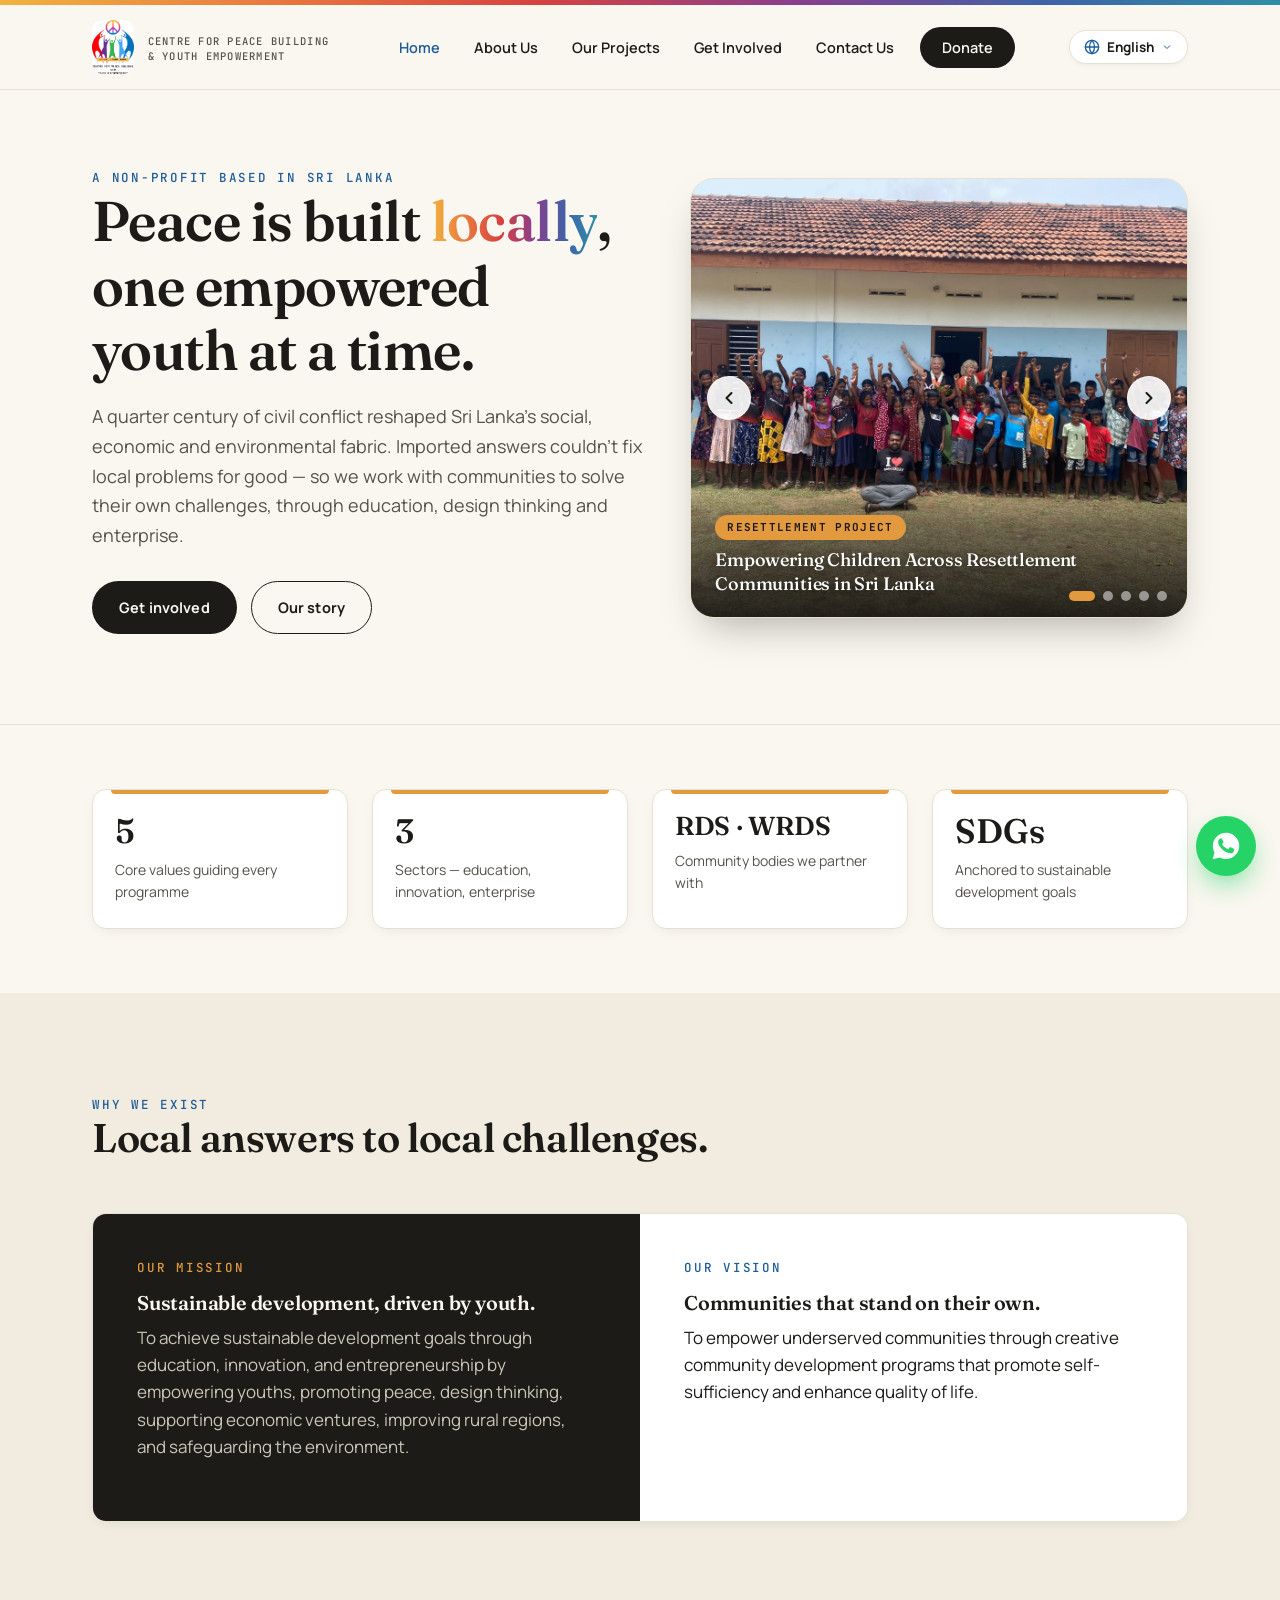
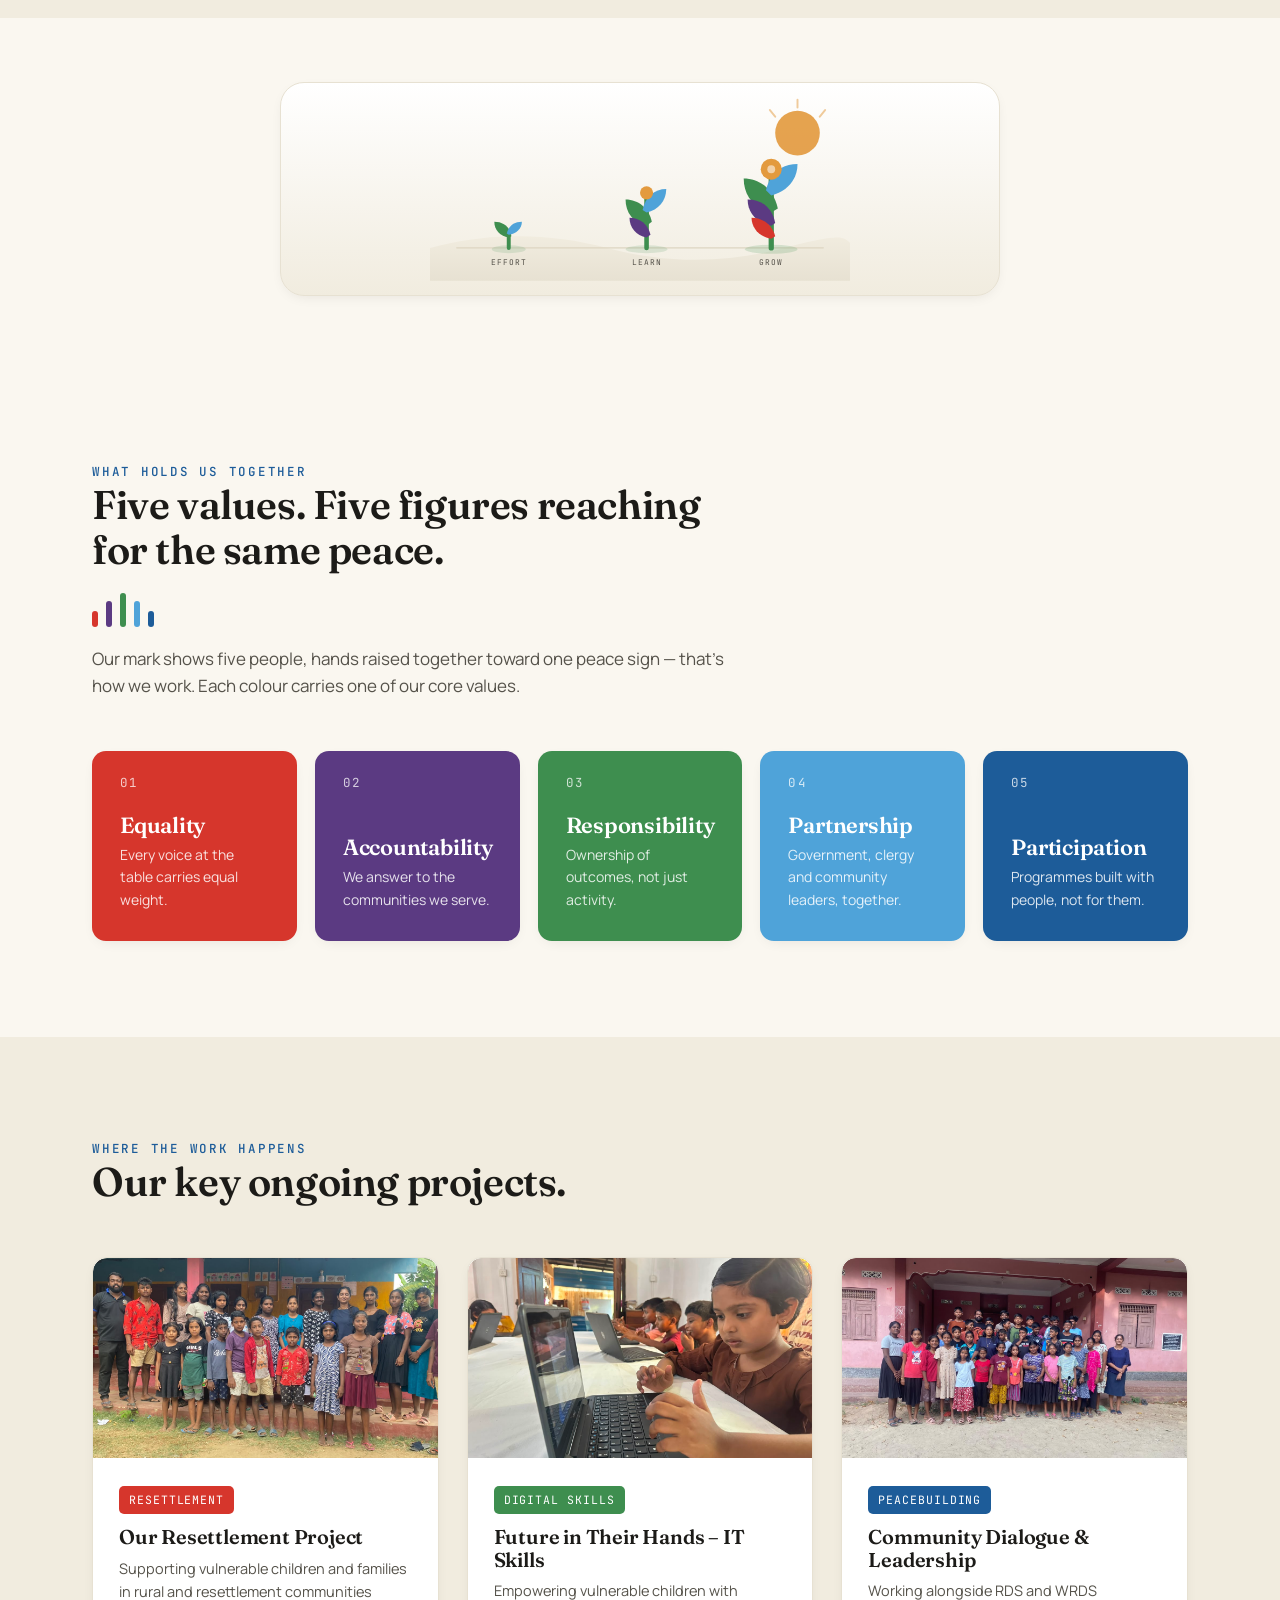
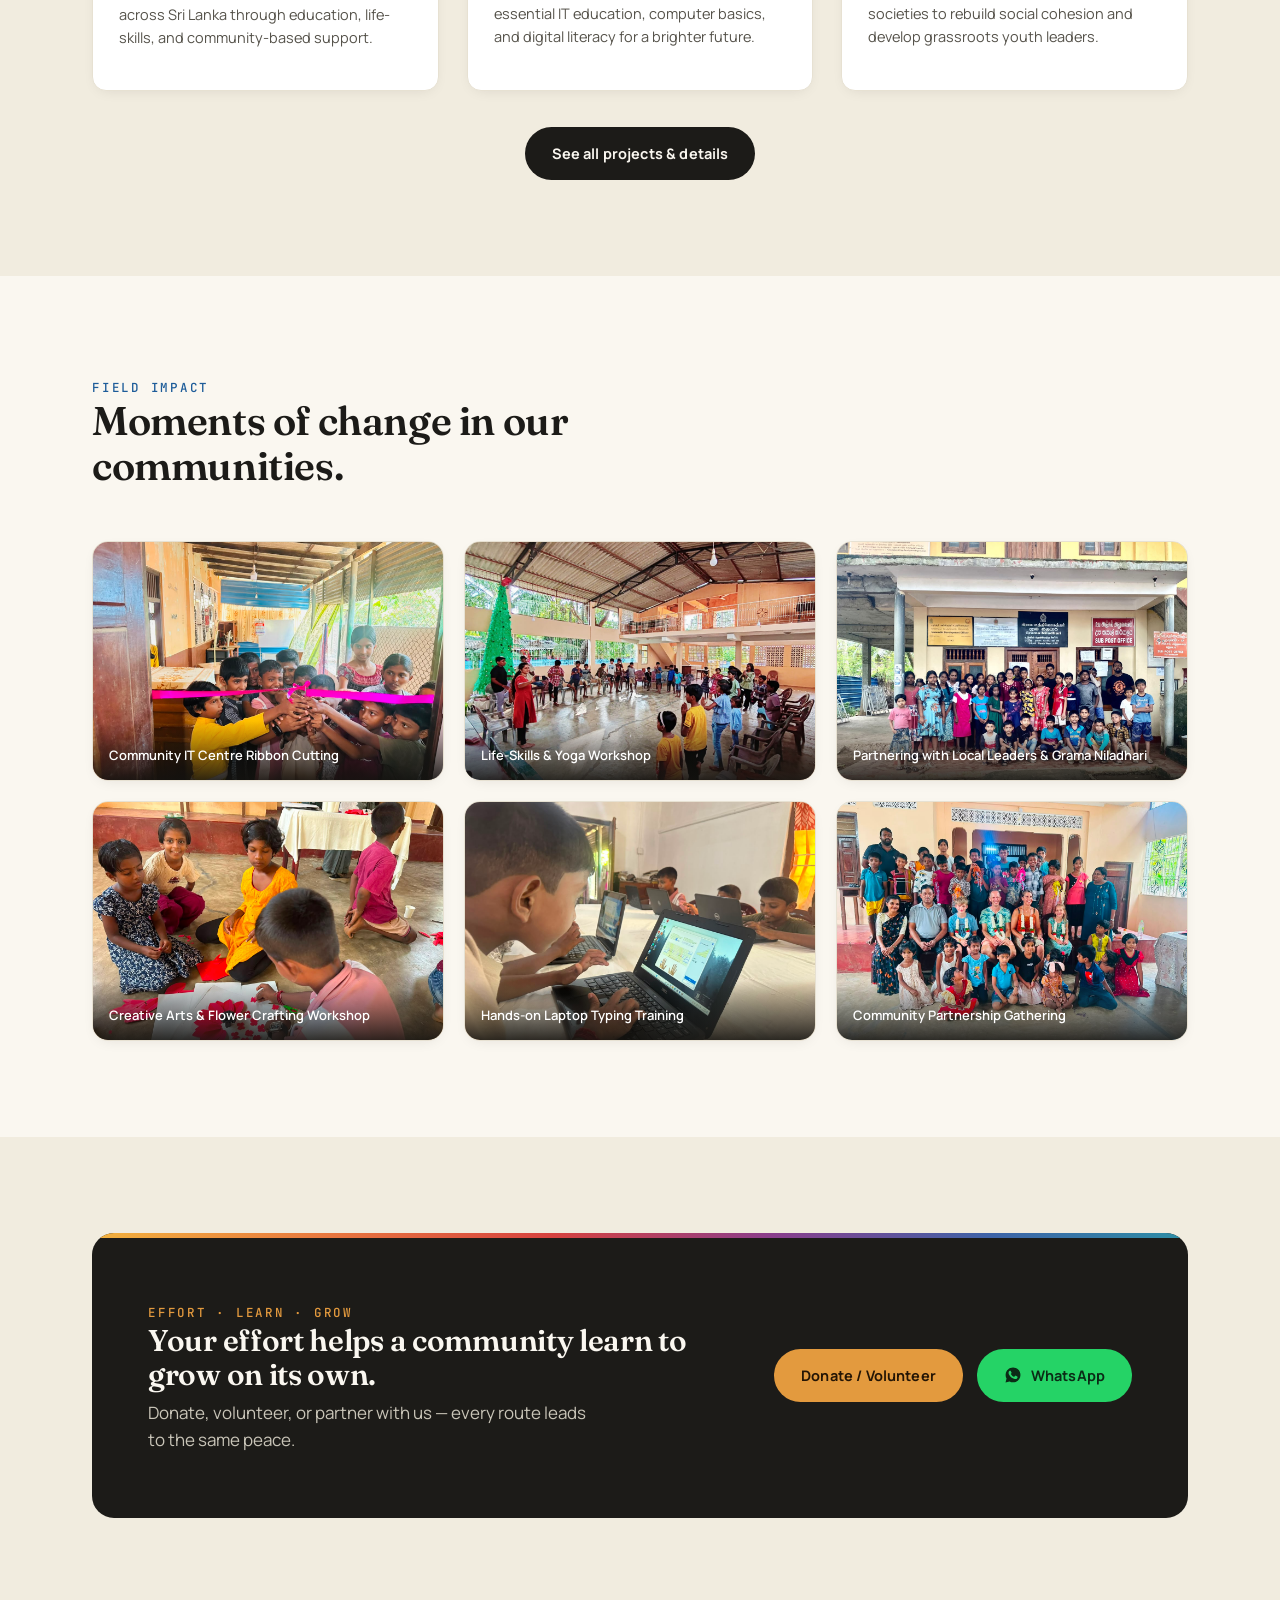
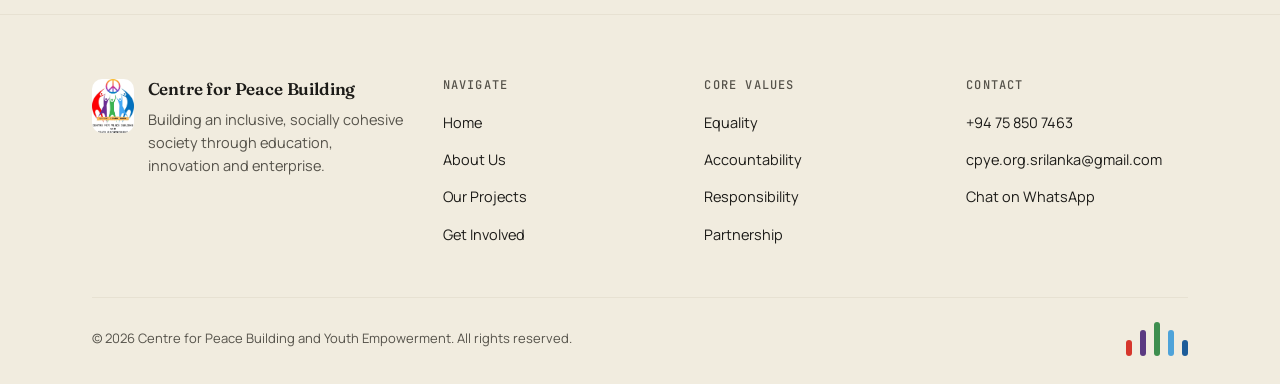
==== commit 20019a6a: "Fix get-involved stylesheet path and constrain SVG icons to prevent overflow" ====
--- a/index.html
+++ b/index.html
@@ -6,8 +6,8 @@
 <title>Centre for Peace Building and Youth Empowerment | Effort · Learn · Grow</title>
 <meta name="description" content="A Sri Lankan non-profit empowering vulnerable children, youth and rural resettlement communities through education, digital literacy, and peacebuilding.">
 <link rel="icon" href="images/logo.jpeg">
-<link rel="stylesheet" href="css/base.css?v=3.0">
-<link rel="stylesheet" href="css/home.css?v=3.0">
+<link rel="stylesheet" href="css/base.css?v=3.1">
+<link rel="stylesheet" href="css/home.css?v=3.1">
 </head>
 <body>
 
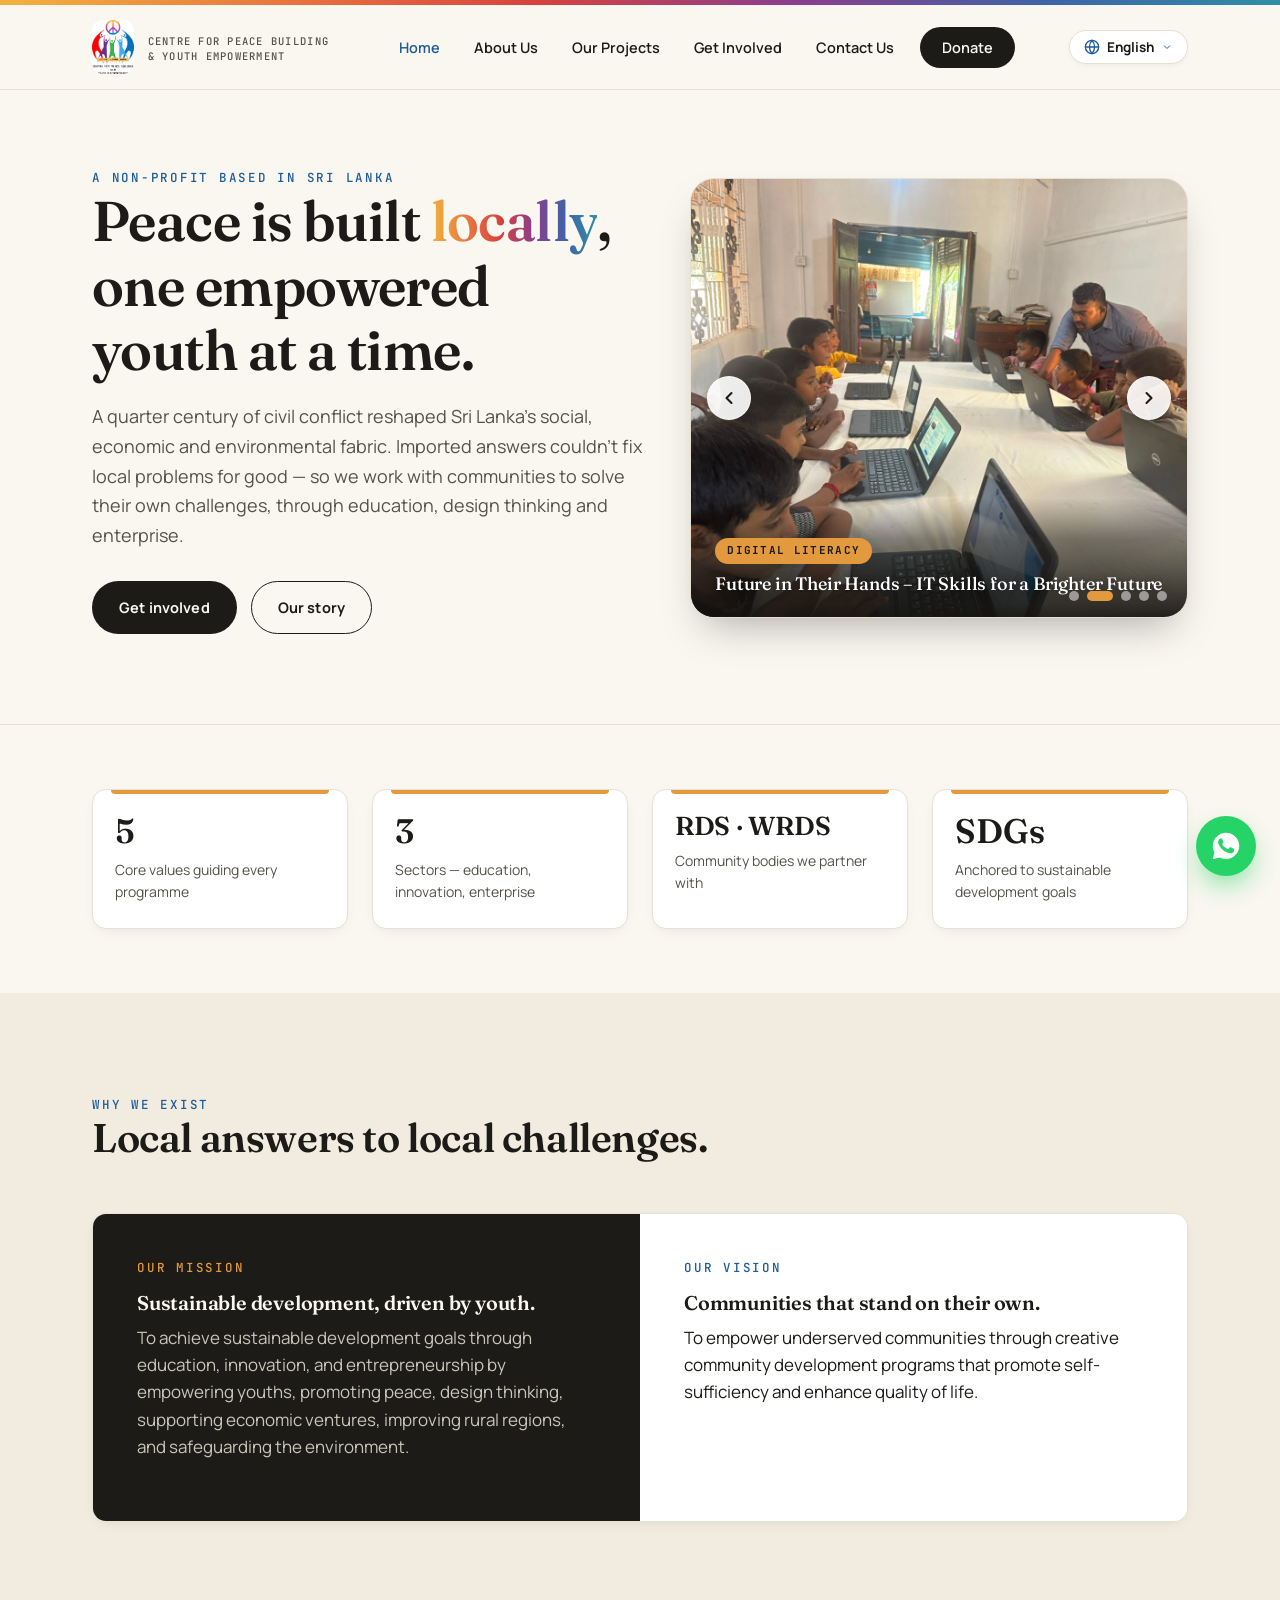
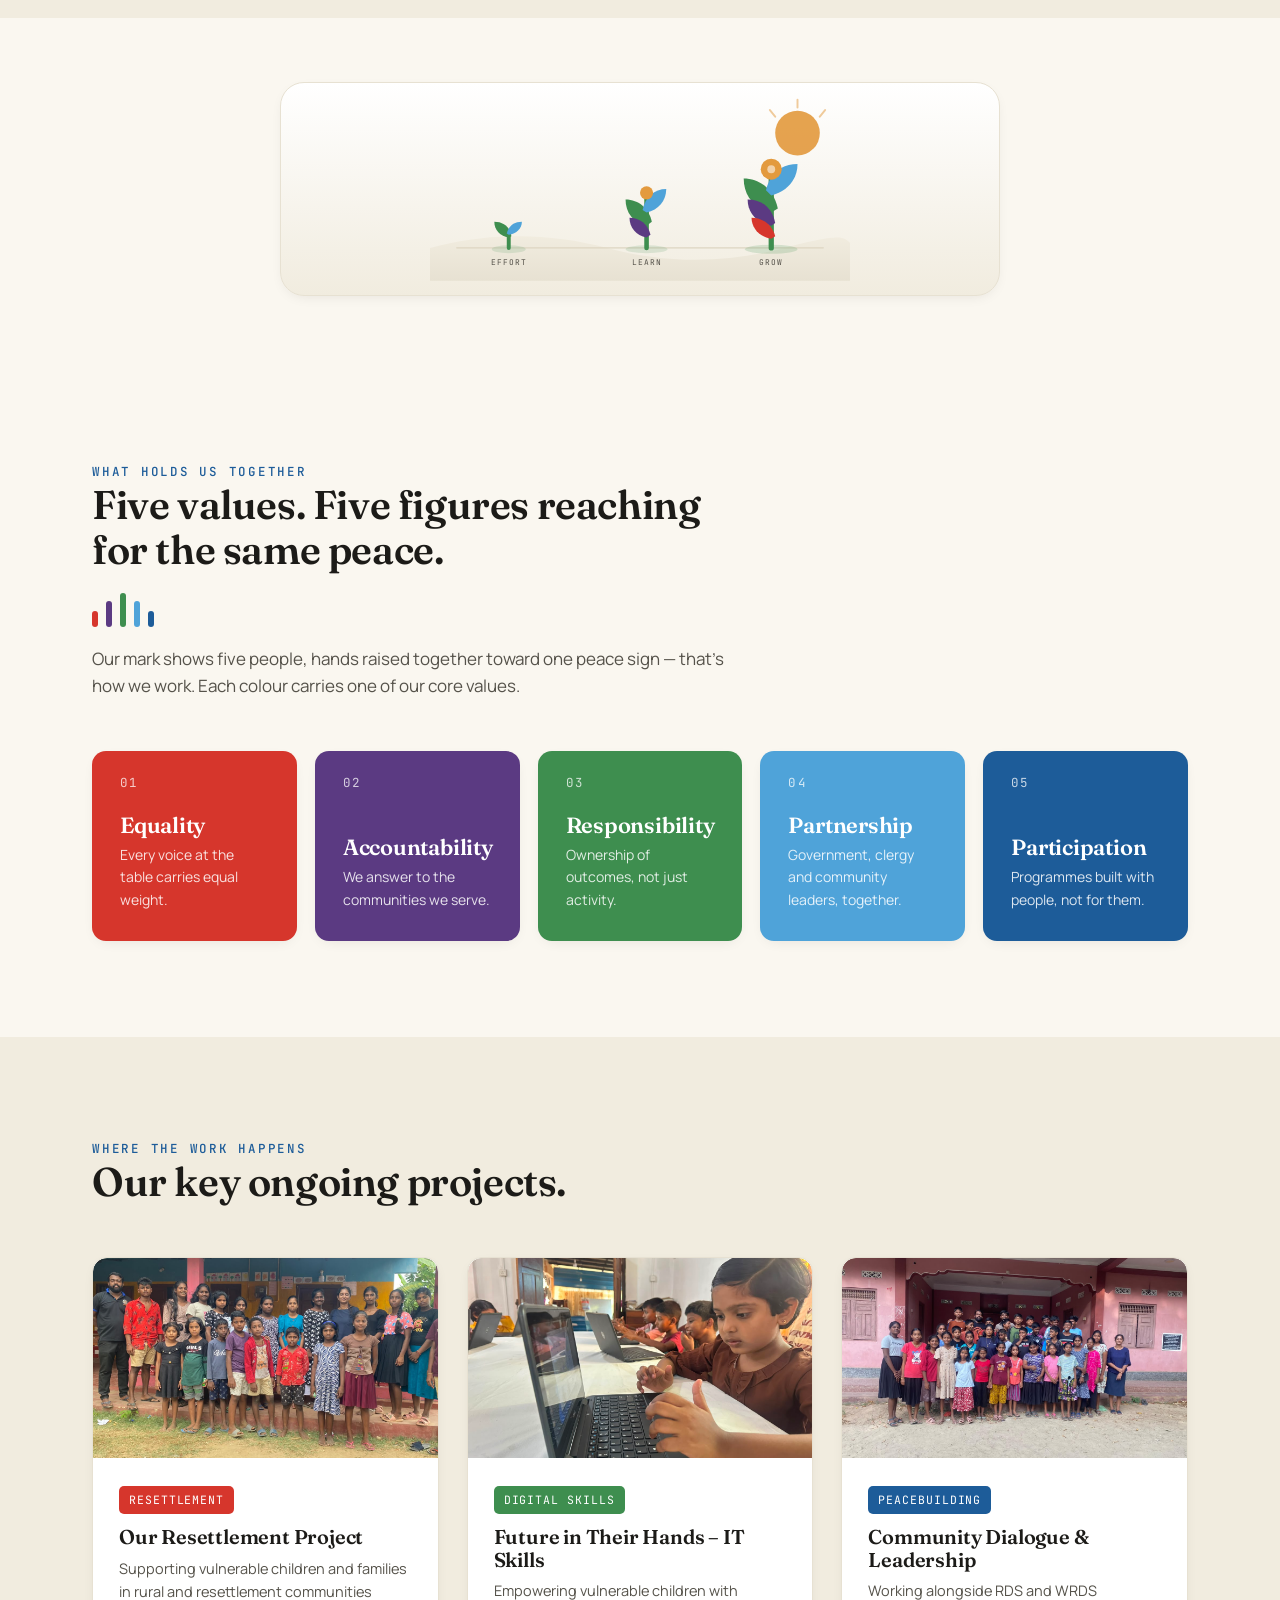
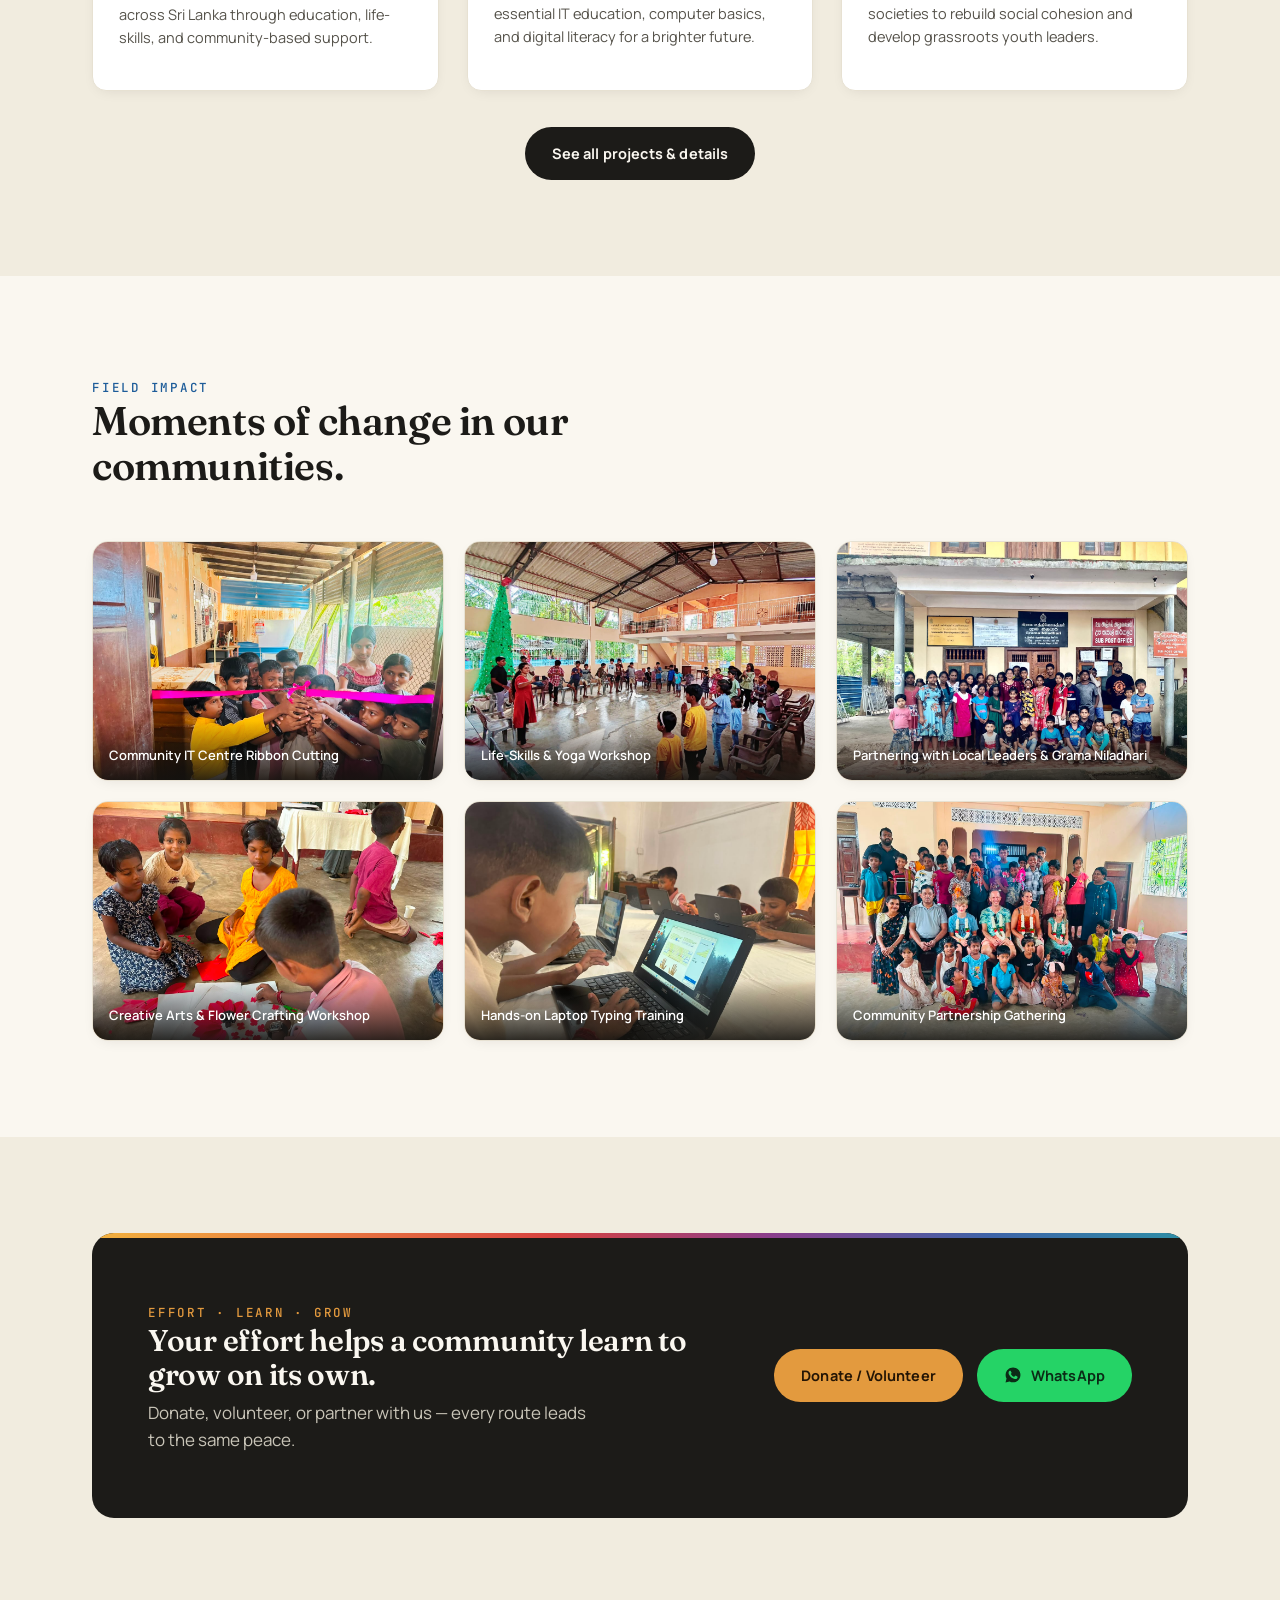
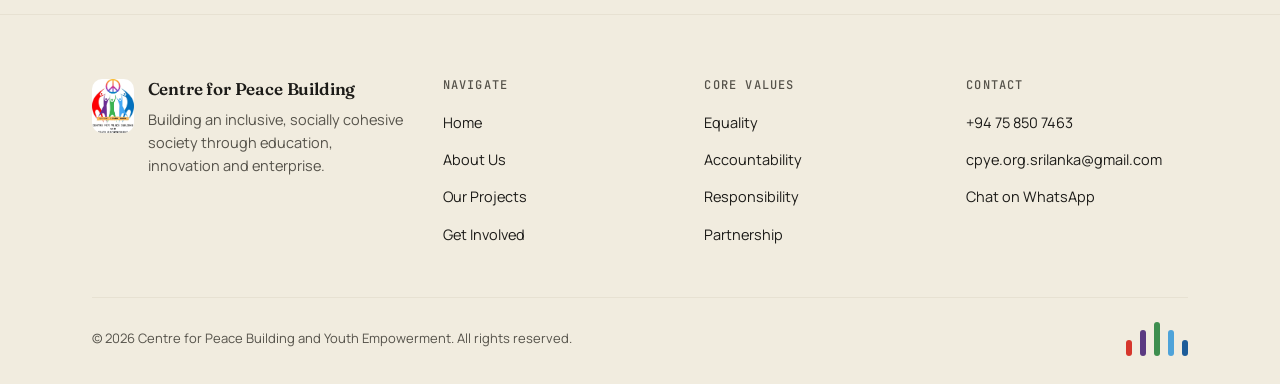
==== commit 0c173dff: "Fix pillars tag overlapping on mobile and center 5th core value card" ====
--- a/index.html
+++ b/index.html
@@ -6,8 +6,8 @@
 <title>Centre for Peace Building and Youth Empowerment | Effort · Learn · Grow</title>
 <meta name="description" content="A Sri Lankan non-profit empowering vulnerable children, youth and rural resettlement communities through education, digital literacy, and peacebuilding.">
 <link rel="icon" href="images/logo.jpeg">
-<link rel="stylesheet" href="css/base.css?v=3.1">
-<link rel="stylesheet" href="css/home.css?v=3.1">
+<link rel="stylesheet" href="css/base.css?v=3.2">
+<link rel="stylesheet" href="css/home.css?v=3.2">
 </head>
 <body>
 
--- a/css/base.css
+++ b/css/base.css
@@ -654,12 +654,27 @@
   .cta-actions .btn{width:100%;justify-content:center;}
   .img-frame{padding:12px;border-radius:18px;}
   .page-hero{padding:38px 0 30px;}
-  .values-grid{grid-template-columns:repeat(2,minmax(0,1fr));}
-}
-
-@media (max-width:400px){
+  
+  .values-grid{
+    grid-template-columns:repeat(2,minmax(0,1fr));
+    gap:16px;
+  }
+  .values-grid .value-card:nth-child(5){
+    grid-column: 1 / -1;
+    width: 100%;
+    max-width: 300px;
+    margin: 0 auto;
+  }
+}
+
+@media (max-width:520px){
   .wrap{padding:0 16px;}
   .btn{padding:12px 20px;font-size:13.5px;}
   .brand-name{display:none;}
-  .values-grid{grid-template-columns:1fr;}
-}
+  .values-grid{grid-template-columns:1fr;gap:14px;}
+  .values-grid .value-card:nth-child(5){
+    grid-column: auto;
+    max-width: none;
+    margin: 0;
+  }
+}
